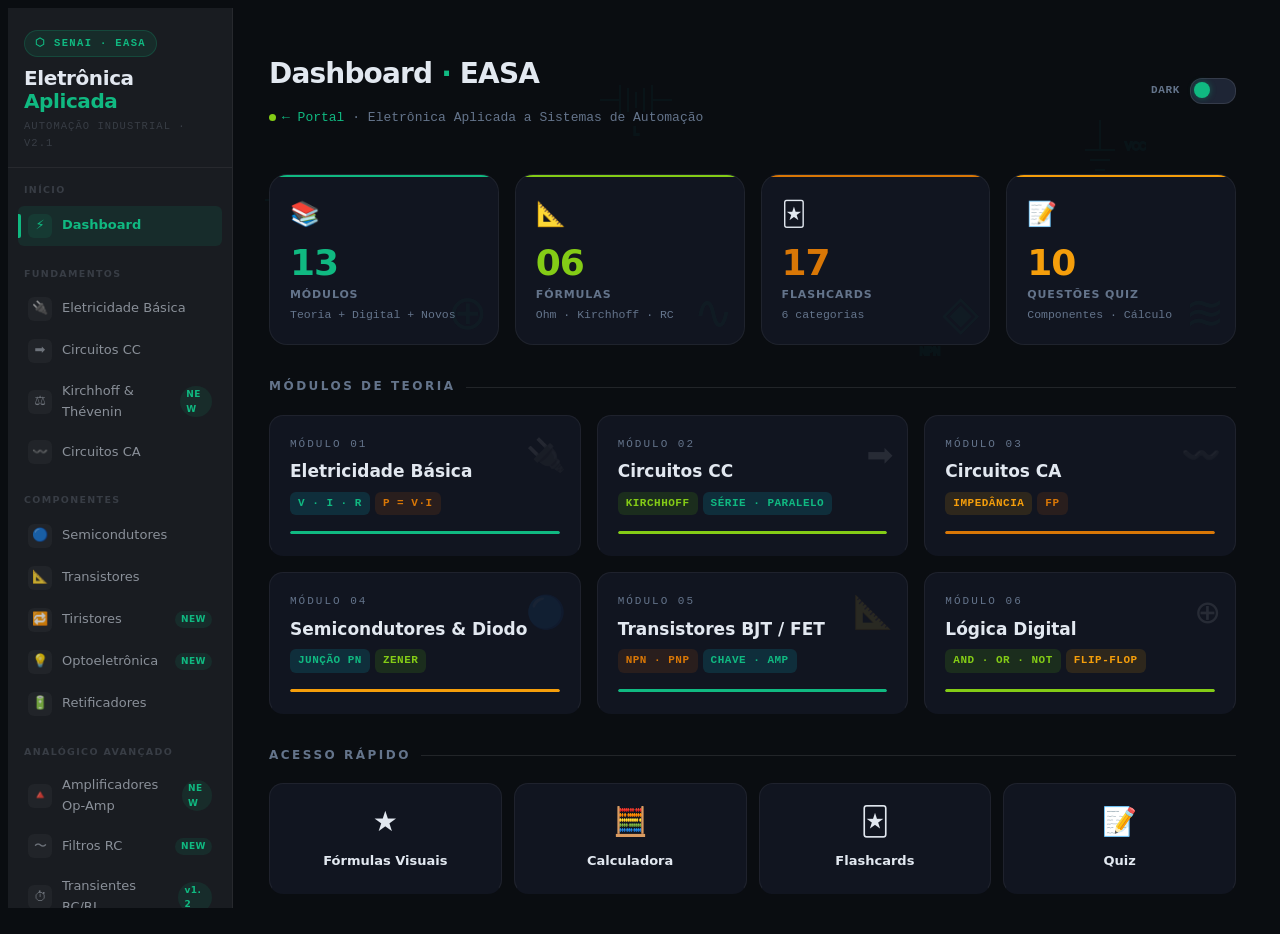
==== easa/index.html @ 08414a56 "Fix stylesheet link path in index.html" ====
<!DOCTYPE html>
<html lang="pt-BR" data-theme="dark" data-module="easa">
<head>
  <meta charset="UTF-8">
  <meta name="viewport" content="width=device-width, initial-scale=1.0">
  <meta http-equiv="Content-Security-Policy" content="default-src 'self'; style-src 'self' 'unsafe-inline' https://fonts.googleapis.com; font-src https://fonts.gstatic.com; script-src 'self' 'unsafe-inline'; img-src 'self' data:; frame-src 'none';">
  <title>SENAI · EASA v2.1</title>
  <link href="https://fonts.googleapis.com/css2?family=Inter:wght@300;400;500;600;700;800;900&family=Share+Tech+Mono&family=JetBrains+Mono:wght@400;700&display=swap" rel="stylesheet">
  <link rel="stylesheet" href="_design-system.css">
  <link rel="stylesheet" href="style.css">
</head>
<body class="ds-bg-grid">

<!-- ══ DECORAÇÃO PCB (fundo) ══════════════════════════════ -->
<div class="pcb-symbols" aria-hidden="true">
  <svg width="100%" height="100%" xmlns="http://www.w3.org/2000/svg">
    <g fill="none" stroke="#00e5ff" stroke-width="2">
      <!-- Resistor -->
      <g transform="translate(80,80)">
        <line x1="0" y1="0" x2="20" y2="0"/>
        <rect x="20" y="-8" width="40" height="16" rx="2"/>
        <line x1="60" y1="0" x2="80" y2="0"/>
        <text x="40" y="30" text-anchor="middle" font-size="10" fill="#00e5ff">R</text>
      </g>
      <!-- Capacitor -->
      <g transform="translate(300,200)">
        <circle cx="0" cy="0" r="20"/>
        <line x1="-20" y1="0" x2="-35" y2="0"/>
        <line x1="20"  y1="0" x2="35"  y2="0"/>
        <text x="0" y="40" text-anchor="middle" font-size="10" fill="#00e5ff">C</text>
      </g>
      <!-- Indutor -->
      <g transform="translate(600,100)">
        <line x1="0"  y1="0" x2="20" y2="0"/>
        <path d="M20,-15 L20,15 M28,-12 L28,12 M36,-8 L36,8 M44,-12 L44,12 M52,-15 L52,15"/>
        <line x1="52" y1="0" x2="72" y2="0"/>
        <text x="36" y="35" text-anchor="middle" font-size="10" fill="#00e5ff">L</text>
      </g>
      <!-- Transistor NPN -->
      <g transform="translate(900,300)">
        <line x1="0"  y1="0"   x2="30"  y2="0"/>
        <line x1="30" y1="-30" x2="30"  y2="30"/>
        <line x1="30" y1="-15" x2="60"  y2="-35"/>
        <line x1="30" y1="15"  x2="60"  y2="35"/>
        <polygon points="50,25 60,35 45,38" fill="#00e5ff"/>
        <text x="30" y="55" text-anchor="middle" font-size="10" fill="#00e5ff">NPN</text>
      </g>
      <!-- GND -->
      <g transform="translate(500,450)">
        <line x1="0" y1="0"  x2="0"  y2="20"/>
        <line x1="-20" y1="20" x2="20" y2="20"/>
        <line x1="-13" y1="28" x2="13" y2="28"/>
        <line x1="-6"  y1="36" x2="6"  y2="36"/>
        <text x="0" y="52" text-anchor="middle" font-size="10" fill="#00e5ff">GND</text>
      </g>
      <!-- Diodo -->
      <g transform="translate(150,400)">
        <line x1="0"  y1="0" x2="20" y2="0"/>
        <polygon points="20,0 50,15 50,-15" fill="#00e5ff"/>
        <line x1="50" y1="-16" x2="50" y2="16"/>
        <line x1="50" y1="0"   x2="70" y2="0"/>
        <text x="35" y="35" text-anchor="middle" font-size="10" fill="#00e5ff">D</text>
      </g>
      <!-- Op-Amp -->
      <g transform="translate(750,500)">
        <polygon points="0,-30 0,30 50,0" fill="none" stroke="#00e5ff" stroke-width="2"/>
        <line x1="-20" y1="-15" x2="0"  y2="-15"/>
        <line x1="-20" y1="15"  x2="0"  y2="15"/>
        <line x1="50"  y1="0"   x2="70" y2="0"/>
        <text x="-8" y="-10" font-size="8" fill="#00e5ff">+</text>
        <text x="-8" y="20"  font-size="8" fill="#00e5ff">−</text>
        <text x="25" y="55"  text-anchor="middle" font-size="10" fill="#00e5ff">AO</text>
      </g>
      <!-- VCC -->
      <g transform="translate(1100,150)">
        <line x1="0" y1="0"   x2="0"  y2="-30"/>
        <line x1="-15" y1="0" x2="15" y2="0"/>
        <line x1="-10" y1="10" x2="10" y2="10"/>
        <line x1="-5"  y1="20" x2="5"  y2="20"/>
        <text x="25" y="0" font-size="10" fill="#00e5ff">VCC</text>
      </g>
    </g>
  </svg>
</div>

<!-- ══ APP ════════════════════════════════════════════════ -->
<div class="app">

  <!-- Overlay dentro do .app para ficar no mesmo stacking context que a sidebar -->
  <!-- (sidebar z-index:100 > overlay z-index:98, ambos dentro do .app z-index:1) -->
  <div class="sidebar-overlay" id="sidebar-overlay" onclick="closeSidebar()"></div>

  <!-- ── SIDEBAR ──────────────────────────────────────── -->
  <aside class="sidebar">
    <div class="sidebar-logo">
      <div class="logo-badge">⬡ SENAI · EASA</div>
      <div class="logo-title">Eletrônica<br><span>Aplicada</span></div>
      <div class="logo-sub">AUTOMAÇÃO INDUSTRIAL · v2.1</div>
    </div>

    <nav>
      <div class="nav-section">
        <div class="nav-label">Início</div>
        <div class="nav-item active" data-page="dashboard" onclick="goTo('dashboard',this)">
          <div class="nav-icon">⚡</div> Dashboard
        </div>
      </div>

      <div class="nav-section">
        <div class="nav-label">Fundamentos</div>
        <div class="nav-item" data-page="fund-eletrica" onclick="goTo('fund-eletrica',this)">
          <div class="nav-icon">🔌</div> Eletricidade Básica
        </div>
        <div class="nav-item" data-page="cc" onclick="goTo('cc',this)">
          <div class="nav-icon">➡️</div> Circuitos CC
        </div>
        <div class="nav-item" data-page="kirchhoff" onclick="goTo('kirchhoff',this)">
          <div class="nav-icon">⚖️</div> Kirchhoff & Thévenin
          <span class="nav-badge">NEW</span>
        </div>
        <div class="nav-item" data-page="ca" onclick="goTo('ca',this)">
          <div class="nav-icon">〰️</div> Circuitos CA
        </div>
      </div>

      <div class="nav-section">
        <div class="nav-label">Componentes</div>
        <div class="nav-item" data-page="semicond" onclick="goTo('semicond',this)">
          <div class="nav-icon">🔵</div> Semicondutores
        </div>
        <div class="nav-item" data-page="transistor" onclick="goTo('transistor',this)">
          <div class="nav-icon">📐</div> Transistores
        </div>
        <div class="nav-item" data-page="tiristor" onclick="goTo('tiristor',this)">
          <div class="nav-icon">🔁</div> Tiristores
          <span class="nav-badge">NEW</span>
        </div>
        <div class="nav-item" data-page="opto" onclick="goTo('opto',this)">
          <div class="nav-icon">💡</div> Optoeletrônica
          <span class="nav-badge">NEW</span>
        </div>
        <div class="nav-item" data-page="retificador" onclick="goTo('retificador',this)">
          <div class="nav-icon">🔋</div> Retificadores
        </div>
      </div>

      <div class="nav-section">
        <div class="nav-label">Analógico Avançado</div>
        <div class="nav-item" data-page="amp" onclick="goTo('amp',this)">
          <div class="nav-icon">🔺</div> Amplificadores Op-Amp
          <span class="nav-badge">NEW</span>
        </div>
        <div class="nav-item" data-page="filtros" onclick="goTo('filtros',this)">
          <div class="nav-icon">〜</div> Filtros RC
          <span class="nav-badge">NEW</span>
        </div>
        <div class="nav-item" data-page="rcrl" onclick="goTo('rcrl',this)">
          <div class="nav-icon">⏱</div> Transientes RC/RL
          <span class="nav-badge">v1.2</span>
        </div>
      </div>

      <div class="nav-section">
        <div class="nav-label">Digital</div>
        <div class="nav-item" data-page="numeracao" onclick="goTo('numeracao',this)">
          <div class="nav-icon">01</div> Sistemas Numéricos
        </div>
        <div class="nav-item" data-page="logica" onclick="goTo('logica',this)">
          <div class="nav-icon">⊕</div> Lógica Digital
        </div>
        <div class="nav-item" data-page="conv" onclick="goTo('conv',this)">
          <div class="nav-icon">⇌</div> Conversores A/D · D/A
          <span class="nav-badge">v1.3</span>
        </div>
      </div>

      <div class="nav-section">
        <div class="nav-label">Prática</div>
        <div class="nav-item" data-page="formulas" onclick="goTo('formulas',this)">
          <div class="nav-icon">★</div> Fórmulas Visuais
        </div>
        <div class="nav-item" data-page="calc" onclick="goTo('calc',this)">
          <div class="nav-icon">🧮</div> Calculadora
        </div>
        <div class="nav-item" data-page="flashcards" onclick="goTo('flashcards',this)">
          <div class="nav-icon">🃏</div> Flashcards
        </div>
        <div class="nav-item" data-page="quiz" onclick="goTo('quiz',this)">
          <div class="nav-icon">📝</div> Quiz
        </div>
      </div>

      <div class="nav-section">
        <div class="nav-label">Meta</div>
        <div class="nav-item" data-page="updates" onclick="goTo('updates',this)">
          <div class="nav-icon">📋</div> Atualizações
        </div>
      </div>
    </nav>
  </aside>

  <!-- ── MAIN ─────────────────────────────────────────── -->
  <main class="main">

    <!-- Topbar -->
    <div class="topbar">
      <div class="menu-btn" onclick="toggleSidebar()" title="Menu" id="menu-btn">☰</div>
      <div class="topbar-left">
        <h1 id="page-title">Dashboard <span>·</span> EASA</h1>
        <p><span class="live-dot"></span><a href="../index.html" class="portal-back-link" title="Voltar ao Portal">← Portal</a> · Eletrônica Aplicada a Sistemas de Automação</p>
      </div>
      <div class="topbar-right">
        <span class="theme-label" id="theme-lbl">DARK</span>
        <div class="theme-toggle" onclick="toggleTheme()" title="Alternar tema"></div>
      </div>
    </div>

    <!-- ═══════════════════════════════════════════════════
         DASHBOARD
    ════════════════════════════════════════════════════ -->
    <div class="page active" id="pg-dashboard">
      <div class="stats-grid">
        <div class="stat-card">
          <div class="stat-icon">📚</div>
          <div class="stat-val">13</div>
          <div class="stat-label">Módulos</div>
          <div class="stat-sub">Teoria + Digital + Novos</div>
          <div class="pcb-deco">⊕</div>
        </div>
        <div class="stat-card">
          <div class="stat-icon">📐</div>
          <div class="stat-val">06</div>
          <div class="stat-label">Fórmulas</div>
          <div class="stat-sub">Ohm · Kirchhoff · RC</div>
          <div class="pcb-deco">∿</div>
        </div>
        <div class="stat-card">
          <div class="stat-icon">🃏</div>
          <div class="stat-val">17</div>
          <div class="stat-label">Flashcards</div>
          <div class="stat-sub">6 categorias</div>
          <div class="pcb-deco">◈</div>
        </div>
        <div class="stat-card">
          <div class="stat-icon">📝</div>
          <div class="stat-val">10</div>
          <div class="stat-label">Questões Quiz</div>
          <div class="stat-sub">Componentes · Cálculo</div>
          <div class="pcb-deco">≋</div>
        </div>
      </div>

      <div class="section-title">Módulos de Teoria</div>
      <div class="modules-grid">
        <div class="module-card" onclick="goTo('fund-eletrica',document.querySelector('[data-page=\"fund-eletrica\"]'))">
          <div class="mod-circuit">🔌</div>
          <div class="mod-num">MÓDULO 01</div>
          <div class="mod-title">Eletricidade Básica</div>
          <div class="mod-tags">
            <span class="tag tag-cyan">V · I · R</span>
            <span class="tag tag-orange">P = V·I</span>
          </div>
          <div class="mod-bar"><div class="mod-bar-fill" style="width:100%"></div></div>
        </div>
        <div class="module-card" onclick="goTo('cc',document.querySelector('[data-page=\"cc\"]'))">
          <div class="mod-circuit">➡️</div>
          <div class="mod-num">MÓDULO 02</div>
          <div class="mod-title">Circuitos CC</div>
          <div class="mod-tags">
            <span class="tag tag-green">Kirchhoff</span>
            <span class="tag tag-cyan">Série · Paralelo</span>
          </div>
          <div class="mod-bar"><div class="mod-bar-fill" style="width:100%"></div></div>
        </div>
        <div class="module-card" onclick="goTo('ca',document.querySelector('[data-page=\"ca\"]'))">
          <div class="mod-circuit">〰️</div>
          <div class="mod-num">MÓDULO 03</div>
          <div class="mod-title">Circuitos CA</div>
          <div class="mod-tags">
            <span class="tag tag-yellow">Impedância</span>
            <span class="tag tag-orange">FP</span>
          </div>
          <div class="mod-bar"><div class="mod-bar-fill" style="width:100%"></div></div>
        </div>
        <div class="module-card" onclick="goTo('semicond',document.querySelector('[data-page=\"semicond\"]'))">
          <div class="mod-circuit">🔵</div>
          <div class="mod-num">MÓDULO 04</div>
          <div class="mod-title">Semicondutores & Diodo</div>
          <div class="mod-tags">
            <span class="tag tag-cyan">Junção PN</span>
            <span class="tag tag-green">Zener</span>
          </div>
          <div class="mod-bar"><div class="mod-bar-fill" style="width:100%"></div></div>
        </div>
        <div class="module-card" onclick="goTo('transistor',document.querySelector('[data-page=\"transistor\"]'))">
          <div class="mod-circuit">📐</div>
          <div class="mod-num">MÓDULO 05</div>
          <div class="mod-title">Transistores BJT / FET</div>
          <div class="mod-tags">
            <span class="tag tag-orange">NPN · PNP</span>
            <span class="tag tag-cyan">Chave · Amp</span>
          </div>
          <div class="mod-bar"><div class="mod-bar-fill" style="width:100%"></div></div>
        </div>
        <div class="module-card" onclick="goTo('logica',document.querySelector('[data-page=\"logica\"]'))">
          <div class="mod-circuit">⊕</div>
          <div class="mod-num">MÓDULO 06</div>
          <div class="mod-title">Lógica Digital</div>
          <div class="mod-tags">
            <span class="tag tag-green">AND · OR · NOT</span>
            <span class="tag tag-yellow">Flip-Flop</span>
          </div>
          <div class="mod-bar"><div class="mod-bar-fill" style="width:100%"></div></div>
        </div>
      </div>

      <div class="section-title">Acesso Rápido</div>
      <div style="display:grid;grid-template-columns:repeat(4,1fr);gap:12px">
        <div class="module-card" onclick="goTo('formulas',document.querySelector('[data-page=\"formulas\"]'))" style="text-align:center;padding:16px">
          <div style="font-size:28px;margin-bottom:8px">★</div>
          <div class="mod-title" style="font-size:13px">Fórmulas Visuais</div>
        </div>
        <div class="module-card" onclick="goTo('calc',document.querySelector('[data-page=\"calc\"]'))" style="text-align:center;padding:16px">
          <div style="font-size:28px;margin-bottom:8px">🧮</div>
          <div class="mod-title" style="font-size:13px">Calculadora</div>
        </div>
        <div class="module-card" onclick="goTo('flashcards',document.querySelector('[data-page=\"flashcards\"]'))" style="text-align:center;padding:16px">
          <div style="font-size:28px;margin-bottom:8px">🃏</div>
          <div class="mod-title" style="font-size:13px">Flashcards</div>
        </div>
        <div class="module-card" onclick="goTo('quiz',document.querySelector('[data-page=\"quiz\"]'))" style="text-align:center;padding:16px">
          <div style="font-size:28px;margin-bottom:8px">📝</div>
          <div class="mod-title" style="font-size:13px">Quiz</div>
        </div>
      </div>
    </div>

    <!-- ═══════════════════════════════════════════════════
         MÓDULO 01 — ELETRICIDADE BÁSICA
    ════════════════════════════════════════════════════ -->
    <div class="page" id="pg-fund-eletrica">
      <div class="content-wrap">
        <div class="theory-card">
          <h2>Módulo 01 — <span>Eletricidade Básica</span></h2>
          <div class="tc-sub">ELETROSTÁTICA · ELETRODINÂMICA · GRANDEZAS</div>
          <div class="info-grid">
            <div class="info-box">
              <div class="ib-icon">⚡</div>
              <div class="ib-title">Tensão (V)</div>
              <div class="ib-text">Diferença de potencial elétrico entre dois pontos. Unidade: Volt (V). Força que "empurra" os elétrons.</div>
            </div>
            <div class="info-box">
              <div class="ib-icon">➡️</div>
              <div class="ib-title">Corrente (I)</div>
              <div class="ib-text">Fluxo ordenado de cargas elétricas por um condutor. Unidade: Ampere (A). 1A = 1 Coulomb/segundo.</div>
            </div>
            <div class="info-box">
              <div class="ib-icon">🔸</div>
              <div class="ib-title">Resistência (R)</div>
              <div class="ib-text">Oposição à passagem de corrente. Unidade: Ohm (Ω). Depende do material, comprimento e seção.</div>
            </div>
          </div>
          <div class="diagram-wrap">
            <svg width="500" height="120" viewBox="0 0 500 120" xmlns="http://www.w3.org/2000/svg">
              <defs>
                <marker id="arr" markerWidth="6" markerHeight="6" refX="3" refY="3" orient="auto">
                  <path d="M0,0 L6,3 L0,6 Z" fill="#00e5ff"/>
                </marker>
              </defs>
              <line x1="60" y1="30" x2="60" y2="90" stroke="#94a3b8" stroke-width="2"/>
              <line x1="48" y1="40" x2="72" y2="40" stroke="#00e5ff" stroke-width="3"/>
              <line x1="54" y1="55" x2="66" y2="55" stroke="#00e5ff" stroke-width="2"/>
              <line x1="48" y1="70" x2="72" y2="70" stroke="#00e5ff" stroke-width="3"/>
              <text x="60" y="108" text-anchor="middle" font-size="11" fill="#94a3b8" font-family="Share Tech Mono">Bateria (V)</text>
              <line x1="60" y1="40" x2="200" y2="40" stroke="#00e5ff" stroke-width="2" marker-end="url(#arr)"/>
              <rect x="200" y="28" width="80" height="24" rx="4" fill="none" stroke="#ff6d00" stroke-width="2"/>
              <text x="240" y="44" text-anchor="middle" font-size="12" fill="#ff6d00" font-weight="bold" font-family="Share Tech Mono">R (Ω)</text>
              <line x1="280" y1="40" x2="430" y2="40" stroke="#00e5ff" stroke-width="2"/>
              <line x1="430" y1="40" x2="430" y2="70" stroke="#00e5ff" stroke-width="2"/>
              <line x1="430" y1="70" x2="60" y2="70" stroke="#00e5ff" stroke-width="2"/>
              <text x="240" y="20" text-anchor="middle" font-size="11" fill="#76ff03" font-family="Share Tech Mono">I →</text>
              <text x="155" y="35" font-size="10" fill="#94a3b8" font-family="Share Tech Mono">+ polo</text>
              <text x="345" y="35" font-size="10" fill="#94a3b8" font-family="Share Tech Mono">− polo</text>
            </svg>
          </div>
          <table class="comp-table">
            <tr><th>Grandeza</th><th>Símbolo</th><th>Unidade</th><th>Instrumento</th><th>Analogia</th></tr>
            <tr><td>Tensão</td>    <td style="font-family:'Share Tech Mono';color:var(--accent)">V ou U</td><td>Volt (V)</td>   <td>Voltímetro</td>   <td>Pressão da água</td></tr>
            <tr><td>Corrente</td>  <td style="font-family:'Share Tech Mono';color:var(--accent)">I</td>     <td>Ampere (A)</td> <td>Amperímetro</td>  <td>Fluxo de água</td></tr>
            <tr><td>Resistência</td><td style="font-family:'Share Tech Mono';color:var(--accent)">R</td>    <td>Ohm (Ω)</td>   <td>Ohmímetro</td>    <td>Diâmetro do cano</td></tr>
            <tr><td>Potência</td>  <td style="font-family:'Share Tech Mono';color:var(--accent)">P</td>     <td>Watt (W)</td>  <td>Wattímetro</td>   <td>Vazão × pressão</td></tr>
          </table>
          <div class="alert-box">
            <div class="ab-icon">⚠️</div>
            <div class="ab-text"><strong>Erro comum:</strong> o amperímetro é ligado em <strong>série</strong> e o voltímetro em <strong>paralelo</strong>. Inverter danifica os instrumentos.</div>
          </div>
        </div>
      </div>
    </div>

    <!-- ═══════════════════════════════════════════════════
         MÓDULO 02 — CIRCUITOS CC
    ════════════════════════════════════════════════════ -->
    <div class="page" id="pg-cc">
      <div class="content-wrap">
        <div class="theory-card">
          <h2>Módulo 02 — <span>Circuitos CC</span></h2>
          <div class="tc-sub">OHM · KIRCHHOFF · SÉRIE · PARALELO · MISTO · DIVISORES</div>

          <!-- Info grid principal -->
          <div class="info-grid">
            <div class="info-box">
              <div class="ib-icon">➡️</div>
              <div class="ib-title">Circuito Série</div>
              <div class="ib-text">A mesma corrente percorre todos os componentes. A tensão se divide proporcionalmente. R_total = R1 + R2 + R3 + ...</div>
            </div>
            <div class="info-box">
              <div class="ib-icon">⊔</div>
              <div class="ib-title">Circuito Paralelo</div>
              <div class="ib-text">A mesma tensão em todos os ramos. A corrente se divide. 1/R_eq = 1/R1 + 1/R2 + ... Para dois resistores: R_eq = (R1×R2)/(R1+R2)</div>
            </div>
            <div class="info-box">
              <div class="ib-icon">⊞</div>
              <div class="ib-title">Circuito Misto</div>
              <div class="ib-text">Combinação de série e paralelo. Resolva de dentro para fora — simplifique os paralelos primeiro, depois some as resistências em série.</div>
            </div>
          </div>

          <!-- Diagrama SVG série e paralelo -->
          <div class="diagram-wrap">
            <svg width="560" height="150" viewBox="0 0 560 150" xmlns="http://www.w3.org/2000/svg">
              <!-- SÉRIE -->
              <text x="120" y="14" text-anchor="middle" font-size="11" fill="#94a3b8" font-family="Share Tech Mono" letter-spacing="1">SÉRIE</text>
              <text x="120" y="140" text-anchor="middle" font-size="10" fill="#76ff03" font-family="Share Tech Mono">I igual em todos · V se divide</text>
              <line x1="10" y1="50" x2="45" y2="50" stroke="#00e5ff" stroke-width="2"/>
              <rect x="45" y="38" width="48" height="24" rx="4" fill="none" stroke="#ff6d00" stroke-width="2"/>
              <text x="69" y="53" text-anchor="middle" font-size="11" fill="#ff6d00" font-family="Share Tech Mono">R1</text>
              <line x1="93" y1="50" x2="118" y2="50" stroke="#00e5ff" stroke-width="2"/>
              <rect x="118" y="38" width="48" height="24" rx="4" fill="none" stroke="#ff6d00" stroke-width="2"/>
              <text x="142" y="53" text-anchor="middle" font-size="11" fill="#ff6d00" font-family="Share Tech Mono">R2</text>
              <line x1="166" y1="50" x2="191" y2="50" stroke="#00e5ff" stroke-width="2"/>
              <rect x="191" y="38" width="48" height="24" rx="4" fill="none" stroke="#ff6d00" stroke-width="2"/>
              <text x="215" y="53" text-anchor="middle" font-size="11" fill="#ff6d00" font-family="Share Tech Mono">R3</text>
              <line x1="239" y1="50" x2="260" y2="50" stroke="#00e5ff" stroke-width="2"/>
              <line x1="260" y1="50" x2="260" y2="100" stroke="#00e5ff" stroke-width="2"/>
              <line x1="260" y1="100" x2="10" y2="100" stroke="#00e5ff" stroke-width="2"/>
              <line x1="10" y1="100" x2="10" y2="50" stroke="#00e5ff" stroke-width="2"/>
              <!-- fonte -->
              <circle cx="10" cy="75" r="0" fill="none"/>
              <text x="135" y="120" text-anchor="middle" font-size="10" fill="#c084ff" font-family="Share Tech Mono">RT = R1+R2+R3</text>

              <!-- PARALELO -->
              <text x="420" y="14" text-anchor="middle" font-size="11" fill="#94a3b8" font-family="Share Tech Mono" letter-spacing="1">PARALELO</text>
              <text x="420" y="140" text-anchor="middle" font-size="10" fill="#76ff03" font-family="Share Tech Mono">V igual em todos · I se divide</text>
              <line x1="290" y1="70" x2="320" y2="70" stroke="#00e5ff" stroke-width="2"/>
              <line x1="320" y1="35" x2="320" y2="105" stroke="#00e5ff" stroke-width="2"/>
              <line x1="520" y1="35" x2="520" y2="105" stroke="#00e5ff" stroke-width="2"/>
              <line x1="520" y1="70" x2="550" y2="70" stroke="#00e5ff" stroke-width="2"/>
              <!-- R1 paralelo -->
              <line x1="320" y1="35" x2="345" y2="35" stroke="#00e5ff" stroke-width="2"/>
              <rect x="345" y="24" width="50" height="22" rx="4" fill="none" stroke="#ff6d00" stroke-width="2"/>
              <text x="370" y="38" text-anchor="middle" font-size="10" fill="#ff6d00" font-family="Share Tech Mono">R1</text>
              <line x1="395" y1="35" x2="520" y2="35" stroke="#00e5ff" stroke-width="2"/>
              <!-- R2 paralelo -->
              <line x1="320" y1="70" x2="345" y2="70" stroke="#00e5ff" stroke-width="2"/>
              <rect x="345" y="59" width="50" height="22" rx="4" fill="none" stroke="#ff6d00" stroke-width="2"/>
              <text x="370" y="73" text-anchor="middle" font-size="10" fill="#ff6d00" font-family="Share Tech Mono">R2</text>
              <line x1="395" y1="70" x2="520" y2="70" stroke="#00e5ff" stroke-width="2"/>
              <!-- R3 paralelo -->
              <line x1="320" y1="105" x2="345" y2="105" stroke="#00e5ff" stroke-width="2"/>
              <rect x="345" y="94" width="50" height="22" rx="4" fill="none" stroke="#ff6d00" stroke-width="2"/>
              <text x="370" y="108" text-anchor="middle" font-size="10" fill="#ff6d00" font-family="Share Tech Mono">R3</text>
              <line x1="395" y1="105" x2="520" y2="105" stroke="#00e5ff" stroke-width="2"/>
              <text x="420" y="125" text-anchor="middle" font-size="10" fill="#c084ff" font-family="Share Tech Mono">1/Req = 1/R1+1/R2+1/R3</text>
            </svg>
          </div>

          <!-- Divisores de tensão e corrente -->
          <div class="info-grid" style="margin-top:8px">
            <div class="info-box">
              <div class="ib-title">Divisor de Tensão</div>
              <div class="ib-text" style="font-size:13px">Vx = Vs × Rx / (R1+R2+...+Rn)<br><br>A tensão em cada resistor é proporcional ao seu valor. Resistor maior → maior queda de tensão.</div>
            </div>
            <div class="info-box">
              <div class="ib-title">Divisor de Corrente</div>
              <div class="ib-text" style="font-size:13px">Ix = I_total × R_outro / (R1+R2)<br><br>Para dois resistores em paralelo. A corrente prefere o caminho de menor resistência.</div>
            </div>
            <div class="info-box">
              <div class="ib-title">Exemplo Prático</div>
              <div class="ib-text" style="font-size:13px">V=12V, R1=4Ω, R2=8Ω em série.<br>I = 12/(4+8) = 1A<br>VR1 = 1×4 = 4V<br>VR2 = 1×8 = 8V ✓ (4+8=12V)</div>
            </div>
          </div>

          <!-- Análise de malhas com Kirchhoff -->
          <div style="background:var(--bg3);border:1px solid var(--border);border-radius:10px;padding:20px;margin-top:14px">
            <h3 style="font-size:15px;font-family:var(--font-mono);color:var(--accent);margin-bottom:14px;letter-spacing:0.06em">⚖️ KIRCHHOFF — ANÁLISE DE MALHAS</h3>
            <div style="display:grid;grid-template-columns:1fr 1fr;gap:16px">
              <div>
                <div style="font-size:12px;font-weight:700;color:var(--accent2);letter-spacing:0.1em;margin-bottom:8px">1ª LEI — LCK (Nós)</div>
                <div style="font-size:13px;color:var(--text-2);line-height:1.65">Num nó, a soma das correntes que <strong>entram</strong> é igual à soma das que <strong>saem</strong>.<br><br>ΣI_entrada = ΣI_saída<br><br>Exemplo: I₁=3A + I₂=2A entram → I₃=5A sai.</div>
              </div>
              <div>
                <div style="font-size:12px;font-weight:700;color:#ff6d00;letter-spacing:0.1em;margin-bottom:8px">2ª LEI — LTK (Malhas)</div>
                <div style="font-size:13px;color:var(--text-2);line-height:1.65">A soma algébrica das tensões em qualquer malha fechada é zero.<br><br>ΣV = 0 (sentido horário)<br><br>Exemplo: 12V − 4Ω×1A − 8Ω×1A = 0 ✓</div>
              </div>
            </div>
          </div>

          <!-- Tabela de fórmulas -->
          <div style="background:var(--bg3);border:1px solid var(--border);border-radius:10px;padding:16px;margin-top:14px">
            <h3 style="font-size:14px;font-family:var(--font-mono);color:var(--accent);margin-bottom:12px;letter-spacing:0.06em">📐 FÓRMULAS ESSENCIAIS — CC</h3>
            <div style="display:grid;grid-template-columns:repeat(3,1fr);gap:10px">
              <div style="background:var(--bg4);border-radius:8px;padding:12px;text-align:center">
                <div style="font-family:var(--font-mono);font-size:15px;color:var(--accent);margin-bottom:4px">V = I × R</div>
                <div style="font-size:11px;color:var(--text-3)">Lei de Ohm</div>
              </div>
              <div style="background:var(--bg4);border-radius:8px;padding:12px;text-align:center">
                <div style="font-family:var(--font-mono);font-size:15px;color:#76ff03;margin-bottom:4px">P = V × I</div>
                <div style="font-size:11px;color:var(--text-3)">Potência elétrica</div>
              </div>
              <div style="background:var(--bg4);border-radius:8px;padding:12px;text-align:center">
                <div style="font-family:var(--font-mono);font-size:15px;color:#ff6d00;margin-bottom:4px">RT = R1+R2+…</div>
                <div style="font-size:11px;color:var(--text-3)">Série</div>
              </div>
              <div style="background:var(--bg4);border-radius:8px;padding:12px;text-align:center">
                <div style="font-family:var(--font-mono);font-size:13px;color:#ff6d00;margin-bottom:4px">1/Req=1/R1+1/R2</div>
                <div style="font-size:11px;color:var(--text-3)">Paralelo</div>
              </div>
              <div style="background:var(--bg4);border-radius:8px;padding:12px;text-align:center">
                <div style="font-family:var(--font-mono);font-size:13px;color:#c084ff;margin-bottom:4px">Vx=Vs×Rx/RT</div>
                <div style="font-size:11px;color:var(--text-3)">Divisor de tensão</div>
              </div>
              <div style="background:var(--bg4);border-radius:8px;padding:12px;text-align:center">
                <div style="font-family:var(--font-mono);font-size:13px;color:#c084ff;margin-bottom:4px">Ix=It×Routra/RT</div>
                <div style="font-size:11px;color:var(--text-3)">Divisor de corrente</div>
              </div>
            </div>
          </div>

          <div class="alert-box" style="margin-top:14px">
            <div class="ab-icon">💡</div>
            <div class="ab-text"><strong>Na automação:</strong> LCK calcula corrente de saída de CLPs e distribuição em barramentos. LTK verifica quedas de tensão em cabos longos e alimentações 4–20 mA industriais.</div>
          </div>
        </div>
      </div>
    </div>

    <!-- ═══════════════════════════════════════════════════
         MÓDULO 03 — CIRCUITOS CA
    ════════════════════════════════════════════════════ -->
    <div class="page" id="pg-ca">
      <div class="content-wrap">
        <div class="theory-card">
          <h2>Módulo 03 — <span>Circuitos CA</span></h2>
          <div class="tc-sub">FREQUÊNCIA · IMPEDÂNCIA · POTÊNCIA · FATOR DE POTÊNCIA</div>
          <div class="info-grid">
            <div class="info-box">
              <div class="ib-icon">〰️</div>
              <div class="ib-title">Onda Senoidal</div>
              <div class="ib-text">v(t) = Vpico × sen(2πft). No Brasil: 60 Hz, 127V ou 220V (valores eficazes = Vpico/√2).</div>
            </div>
            <div class="info-box">
              <div class="ib-icon">∠</div>
              <div class="ib-title">Impedância (Z)</div>
              <div class="ib-text">Oposição total em CA. Z = √(R² + X²). Inclui resistência R e reatância X (XL ou XC).</div>
            </div>
            <div class="info-box">
              <div class="ib-icon">🔷</div>
              <div class="ib-title">Fator de Potência</div>
              <div class="ib-text">FP = cos(φ) = P/S. FP = 1 ideal (carga resistiva). FP &lt; 1 indica reatância — penalidade industrial.</div>
            </div>
          </div>
          <table class="comp-table">
            <tr><th>Tipo</th><th>Reatância</th><th>Comportamento</th><th>Defasagem I×V</th></tr>
            <tr><td>Resistivo</td>  <td style="color:var(--text3)">—</td>                                                          <td>V e I em fase</td>  <td class="good">0°</td></tr>
            <tr><td>Indutivo (L)</td><td style="font-family:'Share Tech Mono';color:var(--accent)">XL = 2πfL</td>                 <td>I atrasa V</td>    <td class="warn">+90°</td></tr>
            <tr><td>Capacitivo (C)</td><td style="font-family:'Share Tech Mono';color:var(--accent)">XC = 1/(2πfC)</td>           <td>I adianta V</td>   <td class="warn">−90°</td></tr>
            <tr><td>Misto (RLC)</td><td style="font-family:'Share Tech Mono';color:var(--accent)">Z = √(R²+(XL-XC)²)</td>        <td>Depende do circuito</td><td>0° a 90°</td></tr>
          </table>
          <div class="info-grid" style="margin-top:16px">
            <div class="info-box"><div class="ib-icon">🔵</div><div class="ib-title">P — Ativa (W)</div>   <div class="ib-text">Realiza trabalho real. P = V×I×cos(φ). Cobrada na conta de energia.</div></div>
            <div class="info-box"><div class="ib-icon">🟡</div><div class="ib-title">Q — Reativa (VAr)</div><div class="ib-text">Gerada por reatâncias. Não realiza trabalho. Sobrecarrega a rede.</div></div>
            <div class="info-box"><div class="ib-icon">⬜</div><div class="ib-title">S — Aparente (VA)</div><div class="ib-text">S = V×I. Potência total fornecida. S² = P² + Q². Dimensiona transformadores.</div></div>
          </div>
        </div>
      </div>
    </div>

    <!-- ═══════════════════════════════════════════════════
         MÓDULO 04 — SEMICONDUTORES
    ════════════════════════════════════════════════════ -->
    <div class="page" id="pg-semicond">
      <div class="content-wrap">
        <div class="theory-card">
          <h2>Módulo 04 — <span>Semicondutores & Diodo</span></h2>
          <div class="tc-sub">JUNÇÃO PN · POLARIZAÇÃO · TIPOS DE DIODO</div>
          <div class="info-grid">
            <div class="info-box"><div class="ib-icon">🔵</div><div class="ib-title">Tipo N</div><div class="ib-text">Dopagem com fósforo/arsênio. Elétrons livres como portadores majoritários.</div></div>
            <div class="info-box"><div class="ib-icon">🔴</div><div class="ib-title">Tipo P</div><div class="ib-text">Dopagem com boro/alumínio. Lacunas (holes) como portadores majoritários.</div></div>
            <div class="info-box"><div class="ib-icon">⚡</div><div class="ib-title">Junção PN</div><div class="ib-text">União P+N cria região de depleção. Barreira ≈ 0,7V (Si) ou 0,3V (Ge).</div></div>
          </div>
          <div class="diagram-wrap">
            <svg width="500" height="110" viewBox="0 0 500 110" xmlns="http://www.w3.org/2000/svg">
              <text x="250" y="15" text-anchor="middle" font-size="11" fill="#94a3b8" font-family="Share Tech Mono" letter-spacing="1">SÍMBOLO DO DIODO</text>
              <line x1="60"  y1="60" x2="160" y2="60" stroke="#00e5ff" stroke-width="2"/>
              <polygon points="160,40 160,80 210,60" fill="none" stroke="#00e5ff" stroke-width="2"/>
              <line x1="210" y1="40" x2="210" y2="80" stroke="#ff6d00" stroke-width="3"/>
              <line x1="210" y1="60" x2="300" y2="60" stroke="#00e5ff" stroke-width="2"/>
              <text x="150" y="95" text-anchor="middle" font-size="11" fill="#76ff03" font-family="Share Tech Mono">Ânodo (+)</text>
              <text x="220" y="95" text-anchor="middle" font-size="11" fill="#ff6d00" font-family="Share Tech Mono">Cátodo (−)</text>
              <!-- Zener -->
              <text x="420" y="15" text-anchor="middle" font-size="11" fill="#94a3b8" font-family="Share Tech Mono" letter-spacing="1">ZENER</text>
              <line x1="350" y1="60" x2="380" y2="60" stroke="#00e5ff" stroke-width="2"/>
              <polygon points="380,42 380,78 420,60" fill="none" stroke="#00e5ff" stroke-width="2"/>
              <line x1="420" y1="38" x2="420" y2="82" stroke="#76ff03" stroke-width="3"/>
              <line x1="420" y1="38" x2="412" y2="30" stroke="#76ff03" stroke-width="2"/>
              <line x1="420" y1="82" x2="428" y2="90" stroke="#76ff03" stroke-width="2"/>
              <line x1="420" y1="60" x2="460" y2="60" stroke="#00e5ff" stroke-width="2"/>
              <text x="420" y="105" text-anchor="middle" font-size="10" fill="#76ff03" font-family="Share Tech Mono">Regulação V</text>
            </svg>
          </div>
          <table class="comp-table">
            <tr><th>Tipo</th><th>Símbolo</th><th>Aplicação em Automação</th><th>Detalhe</th></tr>
            <tr><td>Retificador</td><td>D</td>  <td>Fontes de alimentação CC</td>          <td>1N4007 — 1A / 1000V</td></tr>
            <tr><td>Zener</td>      <td>DZ</td> <td>Regulação de tensão</td>               <td>Conduz no breakdown reverso</td></tr>
            <tr><td>LED</td>        <td>LED</td><td>Indicação, displays, sensores</td>      <td>Emite luz ao conduzir</td></tr>
            <tr><td>Fotodiodo</td>  <td>PD</td> <td>Sensores de presença, encoders</td>    <td>Corrente proporcional à luz</td></tr>
            <tr><td>Schottky</td>   <td>DS</td> <td>Alta frequência, proteção CLPs</td>    <td>Queda de tensão ≈ 0,3V</td></tr>
          </table>
        </div>
      </div>
    </div>

    <!-- ═══════════════════════════════════════════════════
         MÓDULO 05 — TRANSISTORES
    ════════════════════════════════════════════════════ -->
    <div class="page" id="pg-transistor">
      <div class="content-wrap">
        <div class="theory-card">
          <h2>Módulo 05 — <span>Transistores</span></h2>
          <div class="tc-sub">BJT NPN/PNP · FET · CHAVE · AMPLIFICADOR</div>
          <div class="info-grid">
            <div class="info-box"><div class="ib-icon">📐</div><div class="ib-title">BJT — Bipolar</div>    <div class="ib-text">3 terminais: Base (B), Coletor (C), Emissor (E). Controlado por corrente de base IB. Ganho β = IC/IB.</div></div>
            <div class="info-box"><div class="ib-icon">⚡</div><div class="ib-title">FET — Efeito de Campo</div><div class="ib-text">Terminais: Gate (G), Drain (D), Source (S). Controlado por tensão VGS. Alta impedância de entrada.</div></div>
            <div class="info-box"><div class="ib-icon">🔧</div><div class="ib-title">MOSFET na Automação</div><div class="ib-text">Drivers de saída de CLP, inversores de frequência, controle PWM de motores e atuadores.</div></div>
          </div>
          <div class="diagram-wrap">
            <svg width="520" height="130" viewBox="0 0 520 130" xmlns="http://www.w3.org/2000/svg">
              <text x="120" y="15" text-anchor="middle" font-size="11" fill="#94a3b8" font-family="Share Tech Mono" letter-spacing="1">BJT NPN</text>
              <line x1="20" y1="65" x2="80" y2="65" stroke="#00e5ff" stroke-width="2"/>
              <line x1="80" y1="30" x2="80" y2="100" stroke="#00e5ff" stroke-width="3"/>
              <line x1="80" y1="50" x2="140" y2="25" stroke="#00e5ff" stroke-width="2"/>
              <line x1="80" y1="80" x2="140" y2="105" stroke="#00e5ff" stroke-width="2"/>
              <polygon points="128,98 140,105 133,93" fill="#00e5ff"/>
              <line x1="140" y1="25" x2="140" y2="10" stroke="#00e5ff" stroke-width="2"/>
              <line x1="140" y1="105" x2="140" y2="120" stroke="#00e5ff" stroke-width="2"/>
              <text x="20" y="62" font-size="11" fill="#76ff03" font-family="Share Tech Mono">B</text>
              <text x="148" y="20" font-size="11" fill="#ff6d00" font-family="Share Tech Mono">C</text>
              <text x="148" y="115" font-size="11" fill="#94a3b8" font-family="Share Tech Mono">E</text>
              <circle cx="110" cy="65" r="35" fill="none" stroke="#64748b" stroke-width="1" stroke-dasharray="4,3"/>
              <text x="120" y="125" text-anchor="middle" font-size="10" fill="#ff6d00" font-family="Share Tech Mono">β = IC / IB</text>
              <!-- Como chave -->
              <text x="320" y="15" text-anchor="middle" font-size="11" fill="#94a3b8" font-family="Share Tech Mono" letter-spacing="1">COMO CHAVE</text>
              <line x1="280" y1="65" x2="310" y2="65" stroke="#00e5ff" stroke-width="2"/>
              <line x1="310" y1="40" x2="310" y2="90" stroke="#00e5ff" stroke-width="3"/>
              <line x1="310" y1="52" x2="350" y2="35" stroke="#00e5ff" stroke-width="2"/>
              <line x1="310" y1="78" x2="350" y2="95" stroke="#00e5ff" stroke-width="2"/>
              <polygon points="340,88 350,95 343,82" fill="#00e5ff"/>
              <rect x="335" y="5" width="30" height="20" rx="3" fill="none" stroke="#ff6d00" stroke-width="2"/>
              <text x="350" y="19" text-anchor="middle" font-size="9" fill="#ff6d00" font-family="Share Tech Mono">Carga</text>
              <line x1="350" y1="5" x2="350" y2="-3" stroke="#00e5ff" stroke-width="2"/>
              <text x="356" y="-1" font-size="9" fill="#76ff03" font-family="Share Tech Mono">VCC</text>
              <line x1="350" y1="25" x2="350" y2="35" stroke="#00e5ff" stroke-width="2"/>
              <line x1="350" y1="95" x2="350" y2="115" stroke="#00e5ff" stroke-width="2"/>
              <line x1="338" y1="115" x2="362" y2="115" stroke="#94a3b8" stroke-width="2"/>
              <line x1="342" y1="120" x2="358" y2="120" stroke="#94a3b8" stroke-width="1.5"/>
              <line x1="346" y1="125" x2="354" y2="125" stroke="#94a3b8" stroke-width="1"/>
              <rect x="240" y="57" width="30" height="16" rx="3" fill="none" stroke="#ff6d00" stroke-width="1.5"/>
              <text x="255" y="68" text-anchor="middle" font-size="9" fill="#ff6d00" font-family="Share Tech Mono">RB</text>
              <text x="270" y="56" font-size="9" fill="#76ff03" font-family="Share Tech Mono">CLP</text>
              <text x="370" y="68" font-size="10" fill="#ff6d00" font-family="Share Tech Mono">ON/OFF</text>
            </svg>
          </div>
          <div class="alert-box">
            <div class="ab-icon">🏭</div>
            <div class="ab-text"><strong>Na automação:</strong> saída NPN do CLP conecta a carga ao GND quando acionado. Saída PNP conecta ao VCC. Fundamental para ligar sensores corretamente ao CLP.</div>
          </div>
        </div>
      </div>
    </div>

    <!-- ═══════════════════════════════════════════════════
         MÓDULO 06 — OPTOELETRÔNICA
    ════════════════════════════════════════════════════ -->
    <div class="page" id="pg-opto">
      <div class="content-wrap">
        <div class="theory-card">
          <h2>Módulo 06 — <span>Optoeletrônica</span></h2>
          <div class="tc-sub">LED · FOTODIODO · FOTOTRANSISTOR · ACOPLADOR ÓPTICO · DISPLAY</div>
          <div class="info-grid">
            <div class="info-box"><div class="ib-icon">💡</div><div class="ib-title">LED</div>             <div class="ib-text">Emite luz ao ser polarizado diretamente. Corrente típica 10–20 mA com resistor limitador.</div></div>
            <div class="info-box"><div class="ib-icon">📷</div><div class="ib-title">Fotodiodo</div>       <div class="ib-text">Gera corrente proporcional à intensidade de luz. Base de encoders e sensores de posição.</div></div>
            <div class="info-box"><div class="ib-icon">🔗</div><div class="ib-title">Acoplador Óptico</div><div class="ib-text">Isolamento galvânico entre circuito de entrada e saída. Protege CLPs de ruídos e transientes.</div></div>
          </div>
          <table class="comp-table">
            <tr><th>Componente</th><th>Princípio</th><th>Aplicação em Automação</th></tr>
            <tr><td>LED</td>            <td>Emissão de luz por corrente</td>       <td>Indicação de status, barreiras de segurança, encoders</td></tr>
            <tr><td>Display 7-seg</td>  <td>8 LEDs em segmentos A–G+DP</td>       <td>IHM, painéis de controle, contadores</td></tr>
            <tr><td>Fototransistor</td> <td>Luz controla corrente C–E</td>         <td>Sensores de presença reflexivos, contagem de objetos</td></tr>
            <tr><td>Acoplador Óptico</td><td>LED + fototransistor isolados</td>    <td>Interface CLP × campo, isolamento 4–20 mA</td></tr>
            <tr><td>Fibra Óptica</td>   <td>Reflexão total interna</td>            <td>Comunicação PROFIBUS, detecção em ambiente ruidoso</td></tr>
          </table>
          <div class="alert-box">
            <div class="ab-icon">⚠️</div>
            <div class="ab-text"><strong>Cálculo do resistor do LED:</strong> R = (VCC − VLED) / ILED. Exemplo: VCC=5V, VLED=2V, ILED=15mA → R = (5−2)/0,015 = <strong>200Ω</strong>.</div>
          </div>
        </div>
      </div>
    </div>

    <!-- ═══════════════════════════════════════════════════
         MÓDULO 07 — RETIFICADORES
    ════════════════════════════════════════════════════ -->
    <div class="page" id="pg-retificador">
      <div class="content-wrap">
        <div class="theory-card">
          <h2>Módulo 07 — <span>Retificadores & Fontes</span></h2>
          <div class="tc-sub">MEIA ONDA · ONDA COMPLETA · PONTE · FILTRO · ZENER</div>
          <div class="info-grid">
            <div class="info-box"><div class="ib-icon">↗️</div>  <div class="ib-title">Meia Onda</div>      <div class="ib-text">1 diodo. Aproveita apenas o semiciclo positivo. Fator ripple = 1,21. Simples mas ineficiente.</div></div>
            <div class="info-box"><div class="ib-icon">↗️↗️</div><div class="ib-title">Onda Completa</div>  <div class="ib-text">2 ou 4 diodos. Aproveita os dois semiciclos. Fator ripple = 0,48. Mais eficiente.</div></div>
            <div class="info-box"><div class="ib-icon">🔋</div>   <div class="ib-title">Filtro Capacitivo</div><div class="ib-text">Capacitor "armazena" carga entre os picos. Quanto maior C, menor o ripple. τ = R×C define descarga.</div></div>
          </div>
          <table class="comp-table">
            <tr><th>Tipo</th><th>Diodos</th><th>Vdc médio</th><th>Fator Ripple</th><th>Uso</th></tr>
            <tr><td>Meia onda</td>                 <td>1</td><td>0,318 × Vpico</td><td class="warn">1,21</td><td>Cargas pequenas</td></tr>
            <tr><td>Onda completa (ponto neutro)</td><td>2</td><td>0,636 × Vpico</td><td>0,48</td>           <td>Trafo com tap central</td></tr>
            <tr><td>Ponte (Bridge)</td>             <td>4</td><td>0,636 × Vpico</td><td class="good">0,48</td><td>Padrão industrial</td></tr>
          </table>
          <div class="alert-box">
            <div class="ab-icon">💡</div>
            <div class="ab-text"><strong>Na automação:</strong> fontes chaveadas (SMPS) em CLPs e transmissores 4–20 mA usam retificação em ponte + regulação eletrônica, garantindo tensão estável com variação de rede de ±20%.</div>
          </div>
        </div>
      </div>
    </div>

    <!-- ═══════════════════════════════════════════════════
         MÓDULO 08 — SISTEMAS NUMÉRICOS
    ════════════════════════════════════════════════════ -->
    <div class="page" id="pg-numeracao">
      <div class="content-wrap">
        <div class="theory-card">
          <h2>Módulo 08 — <span>Sistemas Numéricos</span></h2>
          <div class="tc-sub">BINÁRIO · HEXADECIMAL · BCD · COMPLEMENTO</div>
          <div class="info-grid">
            <div class="info-box"><div class="ib-icon">01</div>  <div class="ib-title">Binário (Base 2)</div>      <div class="ib-text">Apenas 0 e 1. Linguagem nativa dos CLPs. Bit, nibble (4 bits), byte (8 bits), word (16 bits).</div></div>
            <div class="info-box"><div class="ib-icon">0xF</div> <div class="ib-title">Hexadecimal (Base 16)</div> <div class="ib-text">0–9 e A–F. Representação compacta: 1 hex = 4 bits. Endereços de memória e registradores de CLP.</div></div>
            <div class="info-box"><div class="ib-icon">📟</div>  <div class="ib-title">BCD</div>                   <div class="ib-text">Binary Coded Decimal. Cada dígito decimal = 4 bits. Usado em displays de 7 segmentos industriais.</div></div>
          </div>
          <table class="comp-table">
            <tr><th>Decimal</th><th>Binário</th><th>Hexadecimal</th><th>BCD</th></tr>
            <tr><td>0</td>  <td style="font-family:'JetBrains Mono'">0000</td>      <td style="font-family:'JetBrains Mono';color:var(--accent)">0x0</td><td style="font-family:'JetBrains Mono'">0000</td></tr>
            <tr><td>5</td>  <td style="font-family:'JetBrains Mono'">0101</td>      <td style="font-family:'JetBrains Mono';color:var(--accent)">0x5</td><td style="font-family:'JetBrains Mono'">0101</td></tr>
            <tr><td>10</td> <td style="font-family:'JetBrains Mono'">1010</td>      <td style="font-family:'JetBrains Mono';color:var(--accent)">0xA</td><td style="font-family:'JetBrains Mono'">0001 0000</td></tr>
            <tr><td>15</td> <td style="font-family:'JetBrains Mono'">1111</td>      <td style="font-family:'JetBrains Mono';color:var(--accent)">0xF</td><td style="font-family:'JetBrains Mono'">0001 0101</td></tr>
            <tr><td>255</td><td style="font-family:'JetBrains Mono'">1111 1111</td> <td style="font-family:'JetBrains Mono';color:var(--accent)">0xFF</td><td style="font-family:'JetBrains Mono'">0010 0101 0101</td></tr>
          </table>
        </div>
      </div>
    </div>

    <!-- ═══════════════════════════════════════════════════
         MÓDULO 09 — LÓGICA DIGITAL
    ════════════════════════════════════════════════════ -->
    <div class="page" id="pg-logica">
      <div class="content-wrap">
        <div class="theory-card">
          <h2>Módulo 09 — <span>Lógica Digital</span></h2>
          <div class="tc-sub">PORTAS LÓGICAS · TABELA DA VERDADE · EXPRESSÕES BOOLEANAS</div>
          <div class="info-grid">
            <div class="info-box"><div class="ib-icon">AND</div><div class="ib-title">Porta AND</div><div class="ib-text">Saída 1 somente se TODAS as entradas forem 1. Y = A · B.</div></div>
            <div class="info-box"><div class="ib-icon">OR</div> <div class="ib-title">Porta OR</div> <div class="ib-text">Saída 1 se PELO MENOS UMA entrada for 1. Y = A + B.</div></div>
            <div class="info-box"><div class="ib-icon">NOT</div><div class="ib-title">Porta NOT</div> <div class="ib-text">Inverte a entrada. Y = Ā. Saída 1 quando entrada 0 e vice-versa.</div></div>
          </div>
          <table class="comp-table">
            <tr><th>A</th><th>B</th><th>AND</th><th>OR</th><th>NAND</th><th>NOR</th><th>XOR</th></tr>
            <tr>
              <td style="font-family:'JetBrains Mono'">0</td><td style="font-family:'JetBrains Mono'">0</td>
              <td style="font-family:'JetBrains Mono';color:var(--danger)">0</td>
              <td style="font-family:'JetBrains Mono';color:var(--danger)">0</td>
              <td style="font-family:'JetBrains Mono';color:var(--accent2)">1</td>
              <td style="font-family:'JetBrains Mono';color:var(--accent2)">1</td>
              <td style="font-family:'JetBrains Mono';color:var(--danger)">0</td>
            </tr>
            <tr>
              <td style="font-family:'JetBrains Mono'">0</td><td style="font-family:'JetBrains Mono'">1</td>
              <td style="font-family:'JetBrains Mono';color:var(--danger)">0</td>
              <td style="font-family:'JetBrains Mono';color:var(--accent2)">1</td>
              <td style="font-family:'JetBrains Mono';color:var(--accent2)">1</td>
              <td style="font-family:'JetBrains Mono';color:var(--danger)">0</td>
              <td style="font-family:'JetBrains Mono';color:var(--accent2)">1</td>
            </tr>
            <tr>
              <td style="font-family:'JetBrains Mono'">1</td><td style="font-family:'JetBrains Mono'">0</td>
              <td style="font-family:'JetBrains Mono';color:var(--danger)">0</td>
              <td style="font-family:'JetBrains Mono';color:var(--accent2)">1</td>
              <td style="font-family:'JetBrains Mono';color:var(--accent2)">1</td>
              <td style="font-family:'JetBrains Mono';color:var(--danger)">0</td>
              <td style="font-family:'JetBrains Mono';color:var(--accent2)">1</td>
            </tr>
            <tr>
              <td style="font-family:'JetBrains Mono'">1</td><td style="font-family:'JetBrains Mono'">1</td>
              <td style="font-family:'JetBrains Mono';color:var(--accent2)">1</td>
              <td style="font-family:'JetBrains Mono';color:var(--accent2)">1</td>
              <td style="font-family:'JetBrains Mono';color:var(--danger)">0</td>
              <td style="font-family:'JetBrains Mono';color:var(--danger)">0</td>
              <td style="font-family:'JetBrains Mono';color:var(--danger)">0</td>
            </tr>
          </table>
          <div class="alert-box">
            <div class="ab-icon">🏭</div>
            <div class="ab-text"><strong>Na automação:</strong> contato normalmente aberto (NA) = AND. Contato normalmente fechado (NF) = NOT. Bobinas em paralelo = OR. Lógica booleana é a base do ladder do CLP.</div>
          </div>
        </div>
      </div>
    </div>

    <!-- ═══════════════════════════════════════════════════
         FÓRMULAS VISUAIS
    ════════════════════════════════════════════════════ -->

    <!-- ═══════════════════════════════════════════════════
         MÓDULO — KIRCHHOFF & THÉVENIN/NORTON
    ════════════════════════════════════════════════════ -->
    <div class="page" id="pg-kirchhoff">
      <div class="content-wrap">
        <div class="theory-card">
          <h2>Kirchhoff & <span>Thévenin · Norton</span></h2>
          <div class="tc-sub">LCK · LTK · THÉVENIN · NORTON · ANÁLISE DE MALHAS</div>
          <div class="info-grid">
            <div class="info-box">
              <div class="ib-icon">🔀</div>
              <div class="ib-title">1ª Lei — LCK (nós)</div>
              <div class="ib-text">A soma das correntes que <b>entram</b> em um nó é igual à soma das que <b>saem</b>. ΣI_entrada = ΣI_saída. Conservação de carga elétrica.</div>
            </div>
            <div class="info-box">
              <div class="ib-icon">🔁</div>
              <div class="ib-title">2ª Lei — LTK (malhas)</div>
              <div class="ib-text">A soma algébrica das tensões em uma malha fechada é zero. ΣV = 0. Percorra a malha em qualquer sentido — o resultado é sempre zero.</div>
            </div>
            <div class="info-box">
              <div class="ib-icon">⚡</div>
              <div class="ib-title">Thévenin</div>
              <div class="ib-text">Qualquer circuito linear visto por dois terminais pode ser substituído por Vth (tensão em circuito aberto) em série com Rth (resistência equivalente).</div>
            </div>
            <div class="info-box">
              <div class="ib-icon">💧</div>
              <div class="ib-title">Norton</div>
              <div class="ib-text">Equivalente dual de Thévenin: fonte de corrente In em paralelo com Rn. Relação: In = Vth / Rth. Rn = Rth sempre.</div>
            </div>
          </div>
          <div class="diagram-wrap">
            <svg width="560" height="160" viewBox="0 0 560 160" xmlns="http://www.w3.org/2000/svg">
              <text x="110" y="14" text-anchor="middle" font-size="11" fill="#94a3b8" font-family="Share Tech Mono" letter-spacing="1">LCK — NÓ</text>
              <circle cx="110" cy="80" r="9" fill="#00e5ff" opacity="0.85"/>
              <text x="110" y="84" text-anchor="middle" font-size="9" fill="#0a0d11" font-family="Share Tech Mono" font-weight="bold">N</text>
              <line x1="30" y1="40" x2="101" y2="73" stroke="#76ff03" stroke-width="2"/>
              <polygon points="101,73 87,59 95,71" fill="#76ff03"/>
              <text x="28" y="36" font-size="10" fill="#76ff03" font-family="Share Tech Mono">I₁=3A</text>
              <line x1="30" y1="120" x2="101" y2="87" stroke="#76ff03" stroke-width="2"/>
              <polygon points="101,87 87,99 95,87" fill="#76ff03"/>
              <text x="12" y="138" font-size="10" fill="#76ff03" font-family="Share Tech Mono">I₂=2A</text>
              <line x1="119" y1="80" x2="200" y2="80" stroke="#ff6d00" stroke-width="2"/>
              <polygon points="200,80 186,74 186,86" fill="#ff6d00"/>
              <text x="190" y="73" font-size="10" fill="#ff6d00" font-family="Share Tech Mono">I₃=5A</text>
              <text x="110" y="155" text-anchor="middle" font-size="10" fill="#00e5ff" font-family="Share Tech Mono">I₁ + I₂ = I₃  →  3 + 2 = 5A ✓</text>
              <text x="400" y="14" text-anchor="middle" font-size="11" fill="#94a3b8" font-family="Share Tech Mono" letter-spacing="1">LTK — MALHA</text>
              <circle cx="320" cy="80" r="18" fill="none" stroke="#76ff03" stroke-width="2"/>
              <text x="320" y="76" text-anchor="middle" font-size="9" fill="#76ff03" font-family="Share Tech Mono">12V</text>
              <text x="320" y="89" text-anchor="middle" font-size="8" fill="#76ff03" font-family="Share Tech Mono">fonte</text>
              <rect x="355" y="22" width="50" height="22" rx="4" fill="none" stroke="#ff6d00" stroke-width="2"/>
              <text x="380" y="37" text-anchor="middle" font-size="10" fill="#ff6d00" font-family="Share Tech Mono">R1 4Ω</text>
              <rect x="438" y="58" width="22" height="50" rx="4" fill="none" stroke="#ff6d00" stroke-width="2"/>
              <text x="449" y="87" text-anchor="middle" font-size="8" fill="#ff6d00" font-family="Share Tech Mono" transform="rotate(-90,449,87)">R2 8Ω</text>
              <line x1="320" y1="33" x2="320" y2="25" stroke="#00e5ff" stroke-width="2"/>
              <line x1="320" y1="25" x2="355" y2="25" stroke="#00e5ff" stroke-width="2"/>
              <line x1="405" y1="25" x2="449" y2="25" stroke="#00e5ff" stroke-width="2"/>
              <line x1="449" y1="25" x2="449" y2="58" stroke="#00e5ff" stroke-width="2"/>
              <line x1="449" y1="108" x2="449" y2="130" stroke="#00e5ff" stroke-width="2"/>
              <line x1="449" y1="130" x2="320" y2="130" stroke="#00e5ff" stroke-width="2"/>
              <line x1="320" y1="130" x2="320" y2="98" stroke="#00e5ff" stroke-width="2"/>
              <text x="385" y="18" text-anchor="middle" font-size="9" fill="#c084ff" font-family="Share Tech Mono">I = 1A →</text>
              <text x="400" y="155" text-anchor="middle" font-size="10" fill="#00e5ff" font-family="Share Tech Mono">12 − 4×1 − 8×1 = 0  ✓</text>
            </svg>
          </div>
          <div class="theory-sub-card" style="background:var(--bg3);border:1px solid var(--border);border-radius:10px;padding:18px;margin-top:16px">
            <h3 style="font-size:14px;margin-bottom:14px;color:var(--accent)">Como calcular o Equivalente de Thévenin (passo a passo)</h3>
            <div style="display:flex;flex-direction:column;gap:10px">
              <div style="display:flex;gap:12px;align-items:flex-start"><div style="min-width:24px;height:24px;border-radius:6px;background:var(--accent);color:#0a0d11;display:flex;align-items:center;justify-content:center;font-weight:700;font-size:12px;font-family:var(--font-mono)">1</div><div style="font-size:13px;color:var(--text-2)"><b>Retire a carga (RL)</b> — deixe os terminais A–B em aberto.</div></div>
              <div style="display:flex;gap:12px;align-items:flex-start"><div style="min-width:24px;height:24px;border-radius:6px;background:var(--accent);color:#0a0d11;display:flex;align-items:center;justify-content:center;font-weight:700;font-size:12px;font-family:var(--font-mono)">2</div><div style="font-size:13px;color:var(--text-2)"><b>Calcule Vth</b> — tensão nos terminais A–B em circuito aberto.</div></div>
              <div style="display:flex;gap:12px;align-items:flex-start"><div style="min-width:24px;height:24px;border-radius:6px;background:var(--accent);color:#0a0d11;display:flex;align-items:center;justify-content:center;font-weight:700;font-size:12px;font-family:var(--font-mono)">3</div><div style="font-size:13px;color:var(--text-2)"><b>Zere as fontes</b> — tensão vira curto; corrente vira aberto.</div></div>
              <div style="display:flex;gap:12px;align-items:flex-start"><div style="min-width:24px;height:24px;border-radius:6px;background:var(--accent);color:#0a0d11;display:flex;align-items:center;justify-content:center;font-weight:700;font-size:12px;font-family:var(--font-mono)">4</div><div style="font-size:13px;color:var(--text-2)"><b>Calcule Rth</b> — resistência vista dos terminais A–B com fontes zeradas.</div></div>
              <div style="display:flex;gap:12px;align-items:flex-start"><div style="min-width:24px;height:24px;border-radius:6px;background:var(--accent);color:#0a0d11;display:flex;align-items:center;justify-content:center;font-weight:700;font-size:12px;font-family:var(--font-mono)">5</div><div style="font-size:13px;color:var(--text-2)"><b>Norton:</b> In = Vth / Rth em paralelo com Rn = Rth.</div></div>
            </div>
          </div>
          <div class="alert-box" style="border-left:3px solid var(--accent);background:rgba(0,229,255,0.06);padding:12px 16px;border-radius:8px;margin-top:14px;font-size:13px;color:var(--text-2)">
            <b>Dica de prova:</b> Thévenin e Norton são o <em>mesmo circuito</em> visto de formas diferentes. Rth = Rn sempre. Escolha Thévenin quando a carga está em série, Norton quando está em paralelo.
          </div>
        </div>
      </div>
    </div>


    <!-- ═══════════════════════════════════════════════════
         MÓDULO — TIRISTORES
    ════════════════════════════════════════════════════ -->
    <div class="page" id="pg-tiristor">
      <div class="content-wrap">
        <div class="theory-card">
          <h2>Módulo — <span>Tiristores</span></h2>
          <div class="tc-sub">SCR · DIAC · TRIAC · CONTROLE DE POTÊNCIA CA/CC</div>
          <div class="info-grid">
            <div class="info-box">
              <div class="ib-icon">🔦</div>
              <div class="ib-title">SCR — Silicon Controlled Rectifier</div>
              <div class="ib-text">Diodo controlado por gate (G). Conduz quando recebe pulso positivo no gate e VAK &gt; 0. Continua conduzindo mesmo sem gate. Bloqueia só quando a corrente cai abaixo de IH (corrente de holding).</div>
            </div>
            <div class="info-box">
              <div class="ib-icon">⚡</div>
              <div class="ib-title">DIAC</div>
              <div class="ib-text">Dispositivo bidirecional sem gate. Conduz em ambos os sentidos quando a tensão supera VBO (breakover ≈ 30V). Muito usado para disparar o gate do TRIAC.</div>
            </div>
            <div class="info-box">
              <div class="ib-icon">🔁</div>
              <div class="ib-title">TRIAC</div>
              <div class="ib-text">Equivalente a 2 SCRs em antiparalelo. Controla CA nos dois sentidos. Gate pode disparar com pulso + ou −. Usado em dimmers, controle de motores CA e aquecedores.</div>
            </div>
          </div>
          <div class="diagram-wrap">
            <svg width="560" height="155" viewBox="0 0 560 155" xmlns="http://www.w3.org/2000/svg">
              <text x="90" y="14" text-anchor="middle" font-size="11" fill="#94a3b8" font-family="Share Tech Mono" letter-spacing="1">SCR</text>
              <line x1="10" y1="70" x2="55" y2="70" stroke="#00e5ff" stroke-width="2"/>
              <polygon points="55,52 55,88 95,70" fill="none" stroke="#00e5ff" stroke-width="2"/>
              <line x1="95" y1="52" x2="95" y2="88" stroke="#ff6d00" stroke-width="3"/>
              <line x1="95" y1="70" x2="140" y2="70" stroke="#00e5ff" stroke-width="2"/>
              <line x1="95" y1="52" x2="130" y2="28" stroke="#76ff03" stroke-width="2"/>
              <circle cx="130" cy="28" r="3" fill="#76ff03"/>
              <text x="138" y="25" font-size="10" fill="#76ff03" font-family="Share Tech Mono">Gate</text>
              <text x="12" y="90" font-size="9" fill="#94a3b8" font-family="Share Tech Mono">Anodo (A)</text>
              <text x="100" y="90" font-size="9" fill="#94a3b8" font-family="Share Tech Mono">Catodo (K)</text>
              <text x="90" y="125" text-anchor="middle" font-size="10" fill="#00e5ff" font-family="Share Tech Mono">1 sentido · Gate dispara</text>
              <text x="90" y="140" text-anchor="middle" font-size="9" fill="#94a3b8" font-family="Share Tech Mono">Retificador controlado (CC)</text>

              <text x="280" y="14" text-anchor="middle" font-size="11" fill="#94a3b8" font-family="Share Tech Mono" letter-spacing="1">DIAC</text>
              <line x1="215" y1="70" x2="248" y2="70" stroke="#00e5ff" stroke-width="2"/>
              <polygon points="248,52 248,88 278,70" fill="none" stroke="#ff6d00" stroke-width="2"/>
              <polygon points="308,52 308,88 278,70" fill="none" stroke="#ff6d00" stroke-width="2"/>
              <line x1="248" y1="52" x2="248" y2="88" stroke="#ff6d00" stroke-width="2"/>
              <line x1="308" y1="52" x2="308" y2="88" stroke="#ff6d00" stroke-width="2"/>
              <line x1="308" y1="70" x2="345" y2="70" stroke="#00e5ff" stroke-width="2"/>
              <text x="280" y="125" text-anchor="middle" font-size="10" fill="#00e5ff" font-family="Share Tech Mono">2 sentidos · Sem gate</text>
              <text x="280" y="140" text-anchor="middle" font-size="9" fill="#94a3b8" font-family="Share Tech Mono">Dispara TRIAC</text>

              <text x="460" y="14" text-anchor="middle" font-size="11" fill="#94a3b8" font-family="Share Tech Mono" letter-spacing="1">TRIAC</text>
              <line x1="390" y1="70" x2="418" y2="70" stroke="#00e5ff" stroke-width="2"/>
              <polygon points="418,52 418,88 455,70" fill="none" stroke="#00e5ff" stroke-width="2"/>
              <polygon points="492,52 492,88 455,70" fill="none" stroke="#00e5ff" stroke-width="2"/>
              <line x1="418" y1="52" x2="418" y2="88" stroke="#ff6d00" stroke-width="2"/>
              <line x1="492" y1="52" x2="492" y2="88" stroke="#ff6d00" stroke-width="2"/>
              <line x1="492" y1="70" x2="525" y2="70" stroke="#00e5ff" stroke-width="2"/>
              <line x1="455" y1="88" x2="455" y2="118" stroke="#76ff03" stroke-width="2"/>
              <circle cx="455" cy="118" r="3" fill="#76ff03"/>
              <text x="462" y="121" font-size="10" fill="#76ff03" font-family="Share Tech Mono">Gate</text>
              <text x="460" y="140" text-anchor="middle" font-size="10" fill="#00e5ff" font-family="Share Tech Mono">2 sentidos · Gate ativa CA</text>
              <text x="460" y="155" text-anchor="middle" font-size="9" fill="#94a3b8" font-family="Share Tech Mono">Dimmers · Motores CA</text>
            </svg>
          </div>
          <div class="info-grid" style="margin-top:14px">
            <div class="info-box">
              <div class="ib-title">Aplicações SCR</div>
              <div class="ib-text">Retificadores controlados, carregadores de bateria, UPS, soft-starters, controle de temperatura industrial.</div>
            </div>
            <div class="info-box">
              <div class="ib-title">Aplicações TRIAC</div>
              <div class="ib-text">Dimmers de luz, controle de velocidade de motores CA, fornos elétricos, aquecedores e reguladores de tensão.</div>
            </div>
            <div class="info-box">
              <div class="ib-title">DIAC + TRIAC</div>
              <div class="ib-text">O DIAC é quase sempre usado em conjunto com o TRIAC para gerar o pulso de disparo no gate no ângulo de fase correto.</div>
            </div>
          </div>
          <div class="alert-box" style="border-left:3px solid #ff6d00;background:rgba(255,109,0,0.07);padding:12px 16px;border-radius:8px;margin-top:14px;font-size:13px;color:var(--text-2)">
            <b>SCR vs TRIAC:</b> SCR é unidirecional (DC) — TRIAC é bidirecional (AC). Ambos são tiristores. A corrente de holding (IH) é a corrente mínima para manter a condução do dispositivo ligado.
          </div>
        </div>
      </div>
    </div>


    <!-- ═══════════════════════════════════════════════════
         MÓDULO — AMPLIFICADORES OPERACIONAIS
    ════════════════════════════════════════════════════ -->
    <div class="page" id="pg-amp">
      <div class="content-wrap">
        <div class="theory-card">
          <h2>Amplificadores <span>Operacionais</span></h2>
          <div class="tc-sub">OP-AMP · 741 · INVERSOR · NÃO-INVERSOR · COMPARADOR · SOMADOR</div>
          <div class="info-grid">
            <div class="info-box">
              <div class="ib-icon">🔺</div>
              <div class="ib-title">O que é um Op-Amp?</div>
              <div class="ib-text">Amplificador diferencial com ganho muito alto (A ≈ 10⁵ a 10⁶). Duas entradas: inversora (−) e não-inversora (+). Saída = A × (V+ − V−).</div>
            </div>
            <div class="info-box">
              <div class="ib-icon">📏</div>
              <div class="ib-title">Op-Amp Ideal</div>
              <div class="ib-text">Ganho infinito, Rin = ∞, Rout = 0, BW = ∞. Regra de ouro com realimentação negativa: V+ = V− (curto virtual). Corrente de entrada = 0.</div>
            </div>
            <div class="info-box">
              <div class="ib-icon">⚙️</div>
              <div class="ib-title">CI 741</div>
              <div class="ib-text">Op-amp mais clássico e estudado. 8 pinos: +Vcc, −Vcc, entrada+, entrada−, saída e pinos de offset. Alimentação simétrica típica: ±12V ou ±15V.</div>
            </div>
          </div>
          <div class="info-grid" style="margin-top:12px">
            <div class="info-box">
              <div class="ib-title">Inversor — Av = −Rf/Ri</div>
              <div class="ib-text">Sinal entra na entrada inversora (−). Saída é invertida em fase. Se Rf=10kΩ e Ri=1kΩ → Av = −10 (ganho de 10, invertido).</div>
            </div>
            <div class="info-box">
              <div class="ib-title">Não-Inversor — Av = 1 + Rf/R1</div>
              <div class="ib-text">Sinal entra na entrada não-inversora (+). Saída em fase com a entrada. Se Rf=9kΩ e R1=1kΩ → Av = 10 (ganho de 10, em fase).</div>
            </div>
            <div class="info-box">
              <div class="ib-title">Comparador</div>
              <div class="ib-text">Sem realimentação (malha aberta). Se V+ &gt; V−: Vout = +Vsat. Se V+ &lt; V−: Vout = −Vsat. Detecta limiar — saída é digital (alto ou baixo).</div>
            </div>
            <div class="info-box">
              <div class="ib-title">Buffer (Seguidor)</div>
              <div class="ib-text">Saída ligada diretamente à entrada inversora. Av = 1. Vout = Vin. Não amplifica, mas isola impedâncias — protege a fonte do sinal.</div>
            </div>
          </div>
          <div class="diagram-wrap" style="margin-top:12px">
            <svg width="480" height="100" viewBox="0 0 480 100" xmlns="http://www.w3.org/2000/svg">
              <text x="80" y="14" text-anchor="middle" font-size="11" fill="#94a3b8" font-family="Share Tech Mono">INVERSOR</text>
              <polygon points="20,30 20,90 70,60" fill="none" stroke="#00e5ff" stroke-width="2"/>
              <text x="25" y="48" font-size="10" fill="#ff6d00" font-family="Share Tech Mono">−</text>
              <text x="25" y="80" font-size="10" fill="#76ff03" font-family="Share Tech Mono">+</text>
              <line x1="0" y1="45" x2="20" y2="45" stroke="#00e5ff" stroke-width="1.5"/>
              <rect x="0" y="38" width="20" height="14" rx="3" fill="none" stroke="#ff6d00" stroke-width="1.5"/>
              <text x="10" y="48" text-anchor="middle" font-size="8" fill="#ff6d00" font-family="Share Tech Mono">Ri</text>
              <line x1="20" y1="45" x2="20" y2="18" stroke="#c084ff" stroke-width="1.5"/>
              <line x1="20" y1="18" x2="70" y2="18" stroke="#c084ff" stroke-width="1.5"/>
              <line x1="70" y1="18" x2="70" y2="60" stroke="#c084ff" stroke-width="1.5"/>
              <rect x="36" y="11" width="22" height="14" rx="3" fill="none" stroke="#c084ff" stroke-width="1.5"/>
              <text x="47" y="21" text-anchor="middle" font-size="8" fill="#c084ff" font-family="Share Tech Mono">Rf</text>
              <line x1="20" y1="75" x2="0" y2="75" stroke="#94a3b8" stroke-width="1.5"/>
              <line x1="0" y1="75" x2="0" y2="85" stroke="#94a3b8" stroke-width="1"/>
              <line x1="-5" y1="85" x2="5" y2="85" stroke="#94a3b8" stroke-width="1"/>
              <line x1="70" y1="60" x2="100" y2="60" stroke="#00e5ff" stroke-width="1.5"/>
              <text x="104" y="64" font-size="9" fill="#76ff03" font-family="Share Tech Mono">Vout</text>
              <text x="55" y="100" text-anchor="middle" font-size="10" fill="#c084ff" font-family="Share Tech Mono">Av = −Rf/Ri</text>

              <text x="280" y="14" text-anchor="middle" font-size="11" fill="#94a3b8" font-family="Share Tech Mono">NÃO-INVERSOR</text>
              <polygon points="215,30 215,90 265,60" fill="none" stroke="#00e5ff" stroke-width="2"/>
              <text x="220" y="48" font-size="10" fill="#ff6d00" font-family="Share Tech Mono">−</text>
              <text x="220" y="80" font-size="10" fill="#76ff03" font-family="Share Tech Mono">+</text>
              <line x1="190" y1="75" x2="215" y2="75" stroke="#00e5ff" stroke-width="1.5"/>
              <text x="172" y="79" font-size="9" fill="#76ff03" font-family="Share Tech Mono">Vin</text>
              <line x1="215" y1="45" x2="215" y2="18" stroke="#c084ff" stroke-width="1.5"/>
              <line x1="215" y1="18" x2="265" y2="18" stroke="#c084ff" stroke-width="1.5"/>
              <line x1="265" y1="18" x2="265" y2="60" stroke="#c084ff" stroke-width="1.5"/>
              <rect x="228" y="11" width="22" height="14" rx="3" fill="none" stroke="#c084ff" stroke-width="1.5"/>
              <text x="239" y="21" text-anchor="middle" font-size="8" fill="#c084ff" font-family="Share Tech Mono">Rf</text>
              <rect x="196" y="38" width="19" height="14" rx="3" fill="none" stroke="#ff6d00" stroke-width="1.5"/>
              <text x="205" y="48" text-anchor="middle" font-size="8" fill="#ff6d00" font-family="Share Tech Mono">R1</text>
              <line x1="215" y1="45" x2="215" y2="45" stroke="#00e5ff" stroke-width="0"/>
              <line x1="196" y1="45" x2="188" y2="45" stroke="#94a3b8" stroke-width="1.5"/>
              <line x1="188" y1="45" x2="188" y2="55" stroke="#94a3b8" stroke-width="1"/>
              <line x1="183" y1="55" x2="193" y2="55" stroke="#94a3b8" stroke-width="1"/>
              <line x1="265" y1="60" x2="300" y2="60" stroke="#00e5ff" stroke-width="1.5"/>
              <text x="304" y="64" font-size="9" fill="#76ff03" font-family="Share Tech Mono">Vout</text>
              <text x="250" y="100" text-anchor="middle" font-size="10" fill="#c084ff" font-family="Share Tech Mono">Av = 1 + Rf/R1</text>
            </svg>
          </div>
          <div class="alert-box" style="border-left:3px solid var(--accent);background:rgba(0,229,255,0.06);padding:12px 16px;border-radius:8px;margin-top:14px;font-size:13px;color:var(--text-2)">
            <b>Regra de ouro:</b> Com realimentação negativa, o op-amp faz V+ = V− (curto virtual). A corrente nas entradas é zero (Rin = ∞). Use isso para simplificar qualquer cálculo de circuito com op-amp.
          </div>
        </div>
      </div>
    </div>


    <!-- ═══════════════════════════════════════════════════
         MÓDULO — FILTROS RC PASSIVOS
    ════════════════════════════════════════════════════ -->
    <div class="page" id="pg-filtros">
      <div class="content-wrap">
        <div class="theory-card">
          <h2>Filtros <span>RC Passivos</span></h2>
          <div class="tc-sub">PASSA-BAIXA · PASSA-ALTA · PASSA-BANDA · fc = 1/(2π·R·C)</div>
          <div class="info-grid">
            <div class="info-box">
              <div class="ib-icon">⬇️</div>
              <div class="ib-title">Passa-Baixa (LPF)</div>
              <div class="ib-text">Deixa passar frequências <b>abaixo</b> de fc. Bloqueia altas frequências. R em série + C em paralelo com a saída. Vout = Vc. Atenua ruído de alta frequência.</div>
            </div>
            <div class="info-box">
              <div class="ib-icon">⬆️</div>
              <div class="ib-title">Passa-Alta (HPF)</div>
              <div class="ib-text">Deixa passar frequências <b>acima</b> de fc. Bloqueia DC e baixas frequências. C em série + R em paralelo com a saída. Vout = VR. Remove offset DC.</div>
            </div>
            <div class="info-box">
              <div class="ib-icon">↕️</div>
              <div class="ib-title">Passa-Banda (BPF)</div>
              <div class="ib-text">Combinação LPF + HPF. Deixa uma faixa entre fc_baixa e fc_alta. Atenua acima e abaixo. Usado em rádio, equalização de áudio e anti-aliasing de ADC.</div>
            </div>
          </div>
          <div class="diagram-wrap">
            <svg width="560" height="175" viewBox="0 0 560 175" xmlns="http://www.w3.org/2000/svg">
              <text x="90" y="14" text-anchor="middle" font-size="11" fill="#94a3b8" font-family="Share Tech Mono">PASSA-BAIXA</text>
              <line x1="10" y1="60" x2="38" y2="60" stroke="#00e5ff" stroke-width="2"/>
              <rect x="38" y="50" width="38" height="20" rx="4" fill="none" stroke="#ff6d00" stroke-width="2"/>
              <text x="57" y="63" text-anchor="middle" font-size="10" fill="#ff6d00" font-family="Share Tech Mono">R</text>
              <line x1="76" y1="60" x2="105" y2="60" stroke="#00e5ff" stroke-width="2"/>
              <line x1="105" y1="45" x2="105" y2="53" stroke="#76ff03" stroke-width="2"/>
              <line x1="95" y1="53" x2="115" y2="53" stroke="#76ff03" stroke-width="3"/>
              <line x1="95" y1="60" x2="115" y2="60" stroke="#76ff03" stroke-width="3"/>
              <line x1="105" y1="60" x2="105" y2="72" stroke="#76ff03" stroke-width="2"/>
              <text x="120" y="59" font-size="10" fill="#76ff03" font-family="Share Tech Mono">C</text>
              <line x1="105" y1="72" x2="105" y2="82" stroke="#94a3b8" stroke-width="1.5"/>
              <line x1="98" y1="82" x2="112" y2="82" stroke="#94a3b8" stroke-width="1.5"/>
              <line x1="101" y1="86" x2="109" y2="86" stroke="#94a3b8" stroke-width="1.5"/>
              <line x1="105" y1="60" x2="160" y2="60" stroke="#00e5ff" stroke-width="2"/>
              <text x="165" y="64" font-size="10" fill="#76ff03" font-family="Share Tech Mono">Vout</text>
              <text x="90" y="112" text-anchor="middle" font-size="11" fill="#c084ff" font-family="Share Tech Mono">fc = 1/(2π·R·C)</text>
              <text x="90" y="127" text-anchor="middle" font-size="9" fill="#94a3b8" font-family="Share Tech Mono">−3 dB em fc</text>

              <text x="310" y="14" text-anchor="middle" font-size="11" fill="#94a3b8" font-family="Share Tech Mono">PASSA-ALTA</text>
              <line x1="230" y1="60" x2="248" y2="60" stroke="#00e5ff" stroke-width="2"/>
              <line x1="248" y1="48" x2="248" y2="54" stroke="#76ff03" stroke-width="2"/>
              <line x1="240" y1="54" x2="256" y2="54" stroke="#76ff03" stroke-width="3"/>
              <line x1="240" y1="60" x2="256" y2="60" stroke="#76ff03" stroke-width="3"/>
              <line x1="256" y1="60" x2="276" y2="60" stroke="#00e5ff" stroke-width="2"/>
              <text x="258" y="46" font-size="10" fill="#76ff03" font-family="Share Tech Mono">C</text>
              <rect x="276" y="45" width="20" height="38" rx="4" fill="none" stroke="#ff6d00" stroke-width="2"/>
              <text x="286" y="68" text-anchor="middle" font-size="10" fill="#ff6d00" font-family="Share Tech Mono" transform="rotate(-90,286,68)">R</text>
              <line x1="286" y1="83" x2="286" y2="94" stroke="#94a3b8" stroke-width="1.5"/>
              <line x1="280" y1="94" x2="292" y2="94" stroke="#94a3b8" stroke-width="1.5"/>
              <line x1="283" y1="98" x2="289" y2="98" stroke="#94a3b8" stroke-width="1.5"/>
              <line x1="276" y1="60" x2="380" y2="60" stroke="#00e5ff" stroke-width="2"/>
              <text x="384" y="64" font-size="10" fill="#76ff03" font-family="Share Tech Mono">Vout</text>
              <text x="310" y="112" text-anchor="middle" font-size="11" fill="#c084ff" font-family="Share Tech Mono">fc = 1/(2π·R·C)</text>
              <text x="310" y="127" text-anchor="middle" font-size="9" fill="#94a3b8" font-family="Share Tech Mono">mesma fórmula!</text>

              <text x="490" y="14" text-anchor="middle" font-size="11" fill="#94a3b8" font-family="Share Tech Mono">RESPOSTA</text>
              <line x1="440" y1="140" x2="545" y2="140" stroke="#475569" stroke-width="1"/>
              <line x1="440" y1="50" x2="440" y2="145" stroke="#475569" stroke-width="1"/>
              <text x="550" y="143" font-size="8" fill="#475569" font-family="Share Tech Mono">f</text>
              <text x="435" y="53" text-anchor="end" font-size="8" fill="#475569" font-family="Share Tech Mono">|H|</text>
              <path d="M440,58 L474,58 Q488,58 498,90 L540,132" fill="none" stroke="#00e5ff" stroke-width="2"/>
              <path d="M440,132 Q453,132 467,102 L487,62 L540,58" fill="none" stroke="#76ff03" stroke-width="2"/>
              <line x1="486" y1="50" x2="486" y2="140" stroke="#c084ff" stroke-width="1" stroke-dasharray="3,2"/>
              <text x="486" y="148" text-anchor="middle" font-size="8" fill="#c084ff" font-family="Share Tech Mono">fc</text>
              <text x="458" y="55" font-size="8" fill="#00e5ff" font-family="Share Tech Mono">LPF</text>
              <text x="516" y="55" font-size="8" fill="#76ff03" font-family="Share Tech Mono">HPF</text>
            </svg>
          </div>
          <div class="info-grid" style="margin-top:8px">
            <div class="info-box">
              <div class="ib-title">Frequência de corte (fc)</div>
              <div class="ib-text">fc = 1 / (2π × R × C). Em fc, Vout cai para 70,7% de Vin (−3 dB). A potência entregue é metade da máxima.</div>
            </div>
            <div class="info-box">
              <div class="ib-title">Constante de tempo τ</div>
              <div class="ib-text">τ = R × C (em segundos). fc = 1/(2π×τ). Em 1τ, capacitor carrega a 63,2% de Vfinal. Em 5τ, considera-se carregado.</div>
            </div>
            <div class="info-box">
              <div class="ib-title">Aplicação industrial</div>
              <div class="ib-text">Anti-aliasing antes do ADC, eliminação de ruído em sinais 4–20mA, suavização de sinais de sensores industriais, separação de DC e AC.</div>
            </div>
          </div>
          <div class="alert-box" style="border-left:3px solid #76ff03;background:rgba(118,255,3,0.06);padding:12px 16px;border-radius:8px;margin-top:14px;font-size:13px;color:var(--text-2)">
            <b>Exemplo:</b> R = 10 kΩ, C = 100 nF → fc = 1 / (2π × 10×10³ × 100×10⁻⁹) = <b>159 Hz</b>. No passa-baixa, sinais acima de 159 Hz são atenuados.
          </div>
        </div>
      </div>
    </div>

    <!-- ══ pg-rcrl: Transientes RC/RL ══════════════════════════ -->
    <div class="page" id="pg-rcrl">
      <div class="content-wrap">
        <div class="topbar">
          <div class="topbar-left">
            <h1>Transientes <span>RC &amp; RL</span></h1>
            <p>v1.2 · CONSTANTE DE TEMPO τ · CARGA E DESCARGA</p>
          </div>
          <div class="topbar-right">
            <span class="tag tag-cyan">Capacitor</span>
            <span class="tag tag-green">Indutor</span>
          </div>
        </div>

        <div class="theory-card">
          <h2>Circuitos Transientes — <span>A Constante de Tempo τ</span></h2>
          <div class="tc-sub">CARGA · DESCARGA · RC · RL · 5τ = REGIME PERMANENTE</div>
          <p>Quando um capacitor ou indutor é conectado a uma fonte, a corrente e tensão <strong>não mudam instantaneamente</strong> — existe um período de transição chamado de <em>regime transiente</em>. A velocidade desse processo é descrita pela <strong>constante de tempo τ (tau)</strong>.</p>

          <div class="info-grid">
            <div class="info-box">
              <div class="ib-icon">⏱</div>
              <div class="ib-title">Constante de Tempo τ</div>
              <div class="ib-text">É o tempo que o circuito leva para atingir ~63,2% da variação total. Após 5τ o circuito atingiu 99,3% — considera-se regime permanente estabelecido.</div>
            </div>
            <div class="info-box">
              <div class="ib-icon">🔲</div>
              <div class="ib-title">Circuito RC — τ = R × C</div>
              <div class="ib-text">Com R em ohms e C em farads, τ é dado em segundos. O capacitor carrega/descarrega exponencialmente através do resistor.</div>
            </div>
            <div class="info-box">
              <div class="ib-icon">🌀</div>
              <div class="ib-title">Circuito RL — τ = L / R</div>
              <div class="ib-text">Com L em henries e R em ohms. O indutor se opõe à variação de corrente — "armazena" energia no campo magnético.</div>
            </div>
          </div>

          <h3>Equações de <span>Carga e Descarga</span></h3>
          <div class="two-col">
            <div class="info-box" style="border-left:3px solid var(--accent);">
              <div class="ib-title" style="font-size:15px;margin-bottom:12px;">🔋 Circuito RC — Carga</div>
              <div class="ib-text">
                Tensão no capacitor:<br>
                <code style="font-family:monospace;color:var(--accent)">v_C(t) = Vs × (1 − e^(−t/τ))</code><br><br>
                Corrente no circuito:<br>
                <code style="font-family:monospace;color:var(--accent)">i(t) = (Vs/R) × e^(−t/τ)</code><br><br>
                Onde <strong>τ = R × C</strong>
              </div>
            </div>
            <div class="info-box" style="border-left:3px solid var(--accent3);">
              <div class="ib-title" style="font-size:15px;margin-bottom:12px;">💨 Circuito RC — Descarga</div>
              <div class="ib-text">
                Tensão no capacitor:<br>
                <code style="font-family:monospace;color:var(--accent3)">v_C(t) = V0 × e^(−t/τ)</code><br><br>
                Corrente (sentido inverso):<br>
                <code style="font-family:monospace;color:var(--accent3)">i(t) = −(V0/R) × e^(−t/τ)</code><br><br>
                V0 = tensão inicial no capacitor
              </div>
            </div>
          </div>
          <div class="two-col">
            <div class="info-box" style="border-left:3px solid var(--accent2);">
              <div class="ib-title" style="font-size:15px;margin-bottom:12px;">🌀 Circuito RL — Energizando</div>
              <div class="ib-text">
                Corrente no indutor:<br>
                <code style="font-family:monospace;color:var(--accent2)">i_L(t) = (Vs/R) × (1 − e^(−t/τ))</code><br><br>
                Tensão no indutor:<br>
                <code style="font-family:monospace;color:var(--accent2)">v_L(t) = Vs × e^(−t/τ)</code><br><br>
                Onde <strong>τ = L / R</strong>
              </div>
            </div>
            <div class="info-box" style="border-left:3px solid var(--warn);">
              <div class="ib-title" style="font-size:15px;margin-bottom:12px;">⚠️ Circuito RL — Kickback</div>
              <div class="ib-text">
                Ao desligar um indutor abruptamente, a tensão pode ser muito alta — fenômeno do <strong>"inductive kickback"</strong>.<br><br>
                Use <strong>diodo de roda-livre</strong> em paralelo com relés e solenoides para proteger o circuito de controle.
              </div>
            </div>
          </div>

          <h3>Tabela de <span>Progresso Temporal</span></h3>
          <table class="comp-table">
            <tr><th>Tempo</th><th>% da variação total</th><th>Interpretação</th></tr>
            <tr><td>1τ</td><td class="good">63,2%</td><td>Ponto definidor da constante de tempo</td></tr>
            <tr><td>2τ</td><td>86,5%</td><td>Maioria da transição concluída</td></tr>
            <tr><td>3τ</td><td>95,0%</td><td>Considerado próximo do final em aplicações simples</td></tr>
            <tr><td>4τ</td><td>98,2%</td><td>Muito próximo do valor final</td></tr>
            <tr><td>5τ</td><td class="good">99,3%</td><td>Regime permanente estabelecido (padrão de engenharia)</td></tr>
          </table>

          <h3>Exemplo <span>Prático</span></h3>
          <div class="info-box">
            <div class="ib-text">
              <strong>Dado:</strong> Circuito RC com R = 10 kΩ e C = 100 μF alimentado por Vs = 12 V.<br><br>
              <strong>Calcular τ:</strong> τ = R × C = 10.000 × 100×10⁻⁶ = <strong>1 segundo</strong><br>
              <strong>Em t = 1τ (1s):</strong> v_C = 12 × (1 − e⁻¹) = 12 × 0,632 = <strong>7,58 V</strong><br>
              <strong>Em t = 5τ (5s):</strong> v_C = 12 × (1 − e⁻⁵) ≈ 12 × 0,993 = <strong>11,92 V ≈ 12 V</strong>
            </div>
          </div>

          <div class="alert-box">
            <div class="ab-icon">🏭</div>
            <div class="ab-text">
              <strong>Aplicação Industrial:</strong> Circuitos RC são usados em filtros anti-aliasing na entrada de ADCs de CLPs, em temporizadores de relés de estado sólido, em circuitos de debounce de sensores digitais e na filtragem de ripple em fontes chaveadas.
            </div>
          </div>
        </div>
      </div>
    </div>

    <!-- ══ pg-conv: Conversores A/D e D/A ══════════════════════ -->
    <div class="page" id="pg-conv">
      <div class="content-wrap">
        <div class="topbar">
          <div class="topbar-left">
            <h1>Conversores <span>A/D &amp; D/A</span></h1>
            <p>v1.3 · INTERFACE ANALÓGICO-DIGITAL · RESOLUÇÃO · QUANTIZAÇÃO</p>
          </div>
          <div class="topbar-right">
            <span class="tag tag-cyan">ADC</span>
            <span class="tag tag-green">DAC</span>
          </div>
        </div>

        <div class="theory-card">
          <h2>A Ponte entre o <span>Mundo Analógico e Digital</span></h2>
          <div class="tc-sub">ADC · DAC · RESOLUÇÃO · FAIXA · QUANTIZAÇÃO · APLICAÇÕES</div>
          <p>Sinais do mundo real são <strong>analógicos</strong> (temperatura, pressão, velocidade) — variam de forma contínua. Microcontroladores e CLPs operam no mundo <strong>digital</strong>. Os conversores A/D e D/A são a interface essencial entre esses dois universos.</p>

          <div class="info-grid">
            <div class="info-box">
              <div class="ib-icon">📥</div>
              <div class="ib-title">ADC — Analógico → Digital</div>
              <div class="ib-text">Converte uma tensão analógica contínua em um número binário. Essencial para leitura de sensores de temperatura, pressão e corrente em microcontroladores e CLPs.</div>
            </div>
            <div class="info-box">
              <div class="ib-icon">📤</div>
              <div class="ib-title">DAC — Digital → Analógico</div>
              <div class="ib-text">Converte um número digital em tensão analógica proporcional. Usado no controle de velocidade de motores (VFD), geração de referências e áudio digital.</div>
            </div>
            <div class="info-box">
              <div class="ib-icon">🎯</div>
              <div class="ib-title">Resolução (bits)</div>
              <div class="ib-text">N bits → 2ᴺ níveis discretos. ADC de 10 bits: 1024 níveis. Com Vref = 5V, cada bit representa 5/1024 ≈ <strong>4,88 mV</strong>.</div>
            </div>
          </div>

          <h3>Fórmulas <span>Essenciais</span></h3>
          <div class="formula-table-grid">
            <div class="ftg-cell">
              <div class="ftg-label">Resolução (LSB)</div>
              <div class="ftg-formula">LSB = Vref / 2ᴺ</div>
            </div>
            <div class="ftg-cell">
              <div class="ftg-label">Valor digital (ADC)</div>
              <div class="ftg-formula">D = Vin × 2ᴺ / Vref</div>
            </div>
            <div class="ftg-cell">
              <div class="ftg-label">Tensão de saída (DAC)</div>
              <div class="ftg-formula">Vout = D × Vref / 2ᴺ</div>
            </div>
            <div class="ftg-cell">
              <div class="ftg-label">Teorema de Nyquist</div>
              <div class="ftg-formula">fs ≥ 2 × fmax</div>
            </div>
            <div class="ftg-cell">
              <div class="ftg-label">Erro de quantização</div>
              <div class="ftg-formula">e = ± ½ LSB</div>
            </div>
            <div class="ftg-cell">
              <div class="ftg-label">Número de níveis</div>
              <div class="ftg-formula">Níveis = 2ᴺ</div>
            </div>
          </div>

          <h3>Tipos de <span>ADC</span> — Comparação</h3>
          <table class="comp-table">
            <tr><th>Tipo</th><th>Velocidade</th><th>Resolução</th><th>Aplicação Típica</th></tr>
            <tr><td>Flash (paralelo)</td><td class="good">Muito rápida</td><td>4–8 bits</td><td>Osciloscópios digitais, radar</td></tr>
            <tr><td>SAR (Aprox. Sucessiva)</td><td>Rápida</td><td class="good">8–16 bits</td><td>Microcontroladores (Arduino, PIC, STM32)</td></tr>
            <tr><td>Sigma-Delta (ΔΣ)</td><td>Lenta</td><td class="good">16–24 bits</td><td>Áudio, instrumentação de precisão, pesagem</td></tr>
            <tr><td>Dupla Rampa</td><td>Lenta</td><td>12–14 bits</td><td>Multímetros digitais</td></tr>
            <tr><td>Pipeline</td><td class="good">Alta</td><td>12–16 bits</td><td>Câmeras digitais, comunicações</td></tr>
          </table>

          <h3>Parâmetros de <span>Qualidade</span></h3>
          <table class="comp-table">
            <tr><th>Parâmetro</th><th>Descrição</th><th>Impacto</th></tr>
            <tr><td>DNL (Linearidade Diferencial)</td><td>Erro entre degraus adjacentes</td><td>Códigos ausentes ou duplos</td></tr>
            <tr><td>INL (Linearidade Integral)</td><td>Desvio da linha ideal</td><td>Erro de precisão geral</td></tr>
            <tr><td>ENOB (Bits Efetivos)</td><td>Resolução real levando ruído em conta</td><td>Performance real vs nominal</td></tr>
            <tr><td>SNR (Relação Sinal/Ruído)</td><td>6,02 × N + 1,76 dB (ideal)</td><td>Qualidade do sinal convertido</td></tr>
          </table>

          <h3>Exemplo <span>Prático</span></h3>
          <div class="info-box">
            <div class="ib-text">
              <strong>Arduino com ADC de 10 bits, Vref = 5V:</strong><br>
              LSB = 5V / 2¹⁰ = 5 / 1024 ≈ <strong>4,88 mV por bit</strong><br>
              Sensor lê Vin = 2,5V → D = 2,5 × 1024 / 5 = <strong>512</strong> (0b10_0000_0000)<br><br>
              <strong>DAC de 8 bits para gerar 2,5V (Vref = 5V):</strong><br>
              D = 2,5 × 256 / 5 = <strong>128</strong> → escrever 128 no registrador do DAC<br><br>
              <strong>Frequência mínima de amostragem (Nyquist):</strong><br>
              Sinal de áudio até 20 kHz → fs ≥ 2 × 20.000 = <strong>40 kHz</strong> (CD usa 44,1 kHz)
            </div>
          </div>

          <div class="alert-box">
            <div class="ab-icon">🏭</div>
            <div class="ab-text">
              <strong>Automação Industrial:</strong> CLPs modernos possuem módulos de I/O analógico com ADC de 12–16 bits para leitura de sensores industriais (4–20 mA, 0–10 V). O DAC é usado em variadores de frequência (VFD) para controle de velocidade de motores através de referência analógica de tensão ou corrente.
            </div>
          </div>
        </div>
      </div>
    </div>

        <div class="page" id="pg-formulas">
      <div class="content-wrap">
        <div class="section-title">Fórmulas Visuais — Clique nas variáveis para detalhes</div>
        <div class="formula-grid">

          <div class="formula-card">
            <div class="fc-label">Lei de Ohm</div>
            <div class="fc-name">Tensão, Corrente e Resistência</div>
            <div class="formula-display">
              <span class="f-part" onclick="showTip('ohm-v')">V</span>
              <span class="f-op"> = </span>
              <span class="f-part" onclick="showTip('ohm-i')">I</span>
              <span class="f-op"> × </span>
              <span class="f-part" onclick="showTip('ohm-r')">R</span>
              <div class="tooltip-box" id="tip-ohm-v">V = Tensão [Volt]. Isolar: V = I × R</div>
              <div class="tooltip-box" id="tip-ohm-i">I = Corrente [Ampere]. Isolar: I = V / R</div>
              <div class="tooltip-box" id="tip-ohm-r">R = Resistência [Ohm Ω]. Isolar: R = V / I</div>
            </div>
            <table class="var-table">
              <tr><td>V</td><td>Tensão</td>     <td>Volt (V)</td></tr>
              <tr><td>I</td><td>Corrente</td>    <td>Ampere (A)</td></tr>
              <tr><td>R</td><td>Resistência</td> <td>Ohm (Ω)</td></tr>
            </table>
          </div>

          <div class="formula-card">
            <div class="fc-label">Potência Elétrica</div>
            <div class="fc-name">Energia por Unidade de Tempo</div>
            <div class="formula-display">
              <span class="f-part" onclick="showTip('p-p')">P</span>
              <span class="f-op"> = </span>
              <span class="f-part" onclick="showTip('p-v')">V</span>
              <span class="f-op"> × </span>
              <span class="f-part" onclick="showTip('p-i')">I</span>
              <div class="tooltip-box" id="tip-p-p">P = Potência [Watt W]. Também: P = I²R = V²/R</div>
              <div class="tooltip-box" id="tip-p-v">V = Tensão [Volt]. Isolar: V = P / I</div>
              <div class="tooltip-box" id="tip-p-i">I = Corrente [Ampere]. Isolar: I = P / V</div>
            </div>
            <table class="var-table">
              <tr><td>P</td><td>Potência</td> <td>Watt (W)</td></tr>
              <tr><td>V</td><td>Tensão</td>   <td>Volt (V)</td></tr>
              <tr><td>I</td><td>Corrente</td> <td>Ampere (A)</td></tr>
            </table>
          </div>

          <div class="formula-card">
            <div class="fc-label">Resistores em Série</div>
            <div class="fc-name">Resistência Total</div>
            <div class="formula-display">
              <span class="f-part" onclick="showTip('rs-rt')">R<sub>T</sub></span>
              <span class="f-op"> = </span>
              <span class="f-part" onclick="showTip('rs-r1')">R<sub>1</sub></span>
              <span class="f-op"> + </span>
              <span class="f-part" onclick="showTip('rs-r2')">R<sub>2</sub></span>
              <span class="f-op"> + ...</span>
              <div class="tooltip-box" id="tip-rs-rt">RT = Resistência total equivalente [Ω]. Sempre maior que qualquer resistor individual.</div>
              <div class="tooltip-box" id="tip-rs-r1">R1 = Primeira resistência [Ω]. A mesma corrente I passa por todos.</div>
              <div class="tooltip-box" id="tip-rs-r2">R2 = Segunda resistência [Ω]. A tensão se divide proporcionalmente à resistência.</div>
            </div>
            <table class="var-table">
              <tr><td>R<sub>T</sub></td><td>Total equivalente</td><td>Ohm (Ω)</td></tr>
              <tr><td>I</td>            <td>Mesma em todos</td>   <td>Ampere (A)</td></tr>
              <tr><td>V</td>            <td>Se divide</td>        <td>Volt (V)</td></tr>
            </table>
          </div>

          <div class="formula-card">
            <div class="fc-label">Resistores em Paralelo</div>
            <div class="fc-name">Resistência Equivalente</div>
            <div class="formula-display" style="font-size:16px">
              <span class="f-part" onclick="showTip('rp-rt')">1/R<sub>eq</sub></span>
              <span class="f-op"> = </span>
              <span class="f-part" onclick="showTip('rp-r1')">1/R<sub>1</sub></span>
              <span class="f-op"> + </span>
              <span class="f-part" onclick="showTip('rp-r2')">1/R<sub>2</sub></span>
              <div class="tooltip-box" id="tip-rp-rt">Req sempre MENOR que o menor resistor. Para 2 iguais: Req = R/2.</div>
              <div class="tooltip-box" id="tip-rp-r1">R1 = Primeira resistência. Para 2 resistores: Req = R1×R2/(R1+R2).</div>
              <div class="tooltip-box" id="tip-rp-r2">R2 = Segunda resistência. A mesma tensão V aparece em todos.</div>
            </div>
            <table class="var-table">
              <tr><td>R<sub>eq</sub></td><td>Total equivalente</td><td>Ohm (Ω)</td></tr>
              <tr><td>V</td>             <td>Mesma em todos</td>   <td>Volt (V)</td></tr>
              <tr><td>I</td>             <td>Se divide</td>        <td>Ampere (A)</td></tr>
            </table>
          </div>

          <div class="formula-card">
            <div class="fc-label">Impedância em CA</div>
            <div class="fc-name">Oposição Total ao Circuito CA</div>
            <div class="formula-display" style="font-size:17px">
              <span class="f-part" onclick="showTip('imp-z')">Z</span>
              <span class="f-op"> = √(</span>
              <span class="f-part" onclick="showTip('imp-r')">R²</span>
              <span class="f-op"> + </span>
              <span class="f-part" onclick="showTip('imp-x')">X²</span>
              <span class="f-op">)</span>
              <div class="tooltip-box" id="tip-imp-z">Z = Impedância total [Ω]. Z = V/I em CA.</div>
              <div class="tooltip-box" id="tip-imp-r">R = Resistência [Ω]. Não muda com frequência.</div>
              <div class="tooltip-box" id="tip-imp-x">X = Reatância [Ω]. XL=2πfL (indutor) ou XC=1/(2πfC) (capacitor).</div>
            </div>
            <table class="var-table">
              <tr><td>Z</td><td>Impedância</td> <td>Ohm (Ω)</td></tr>
              <tr><td>R</td><td>Resistência</td><td>Ohm (Ω)</td></tr>
              <tr><td>X</td><td>Reatância</td>  <td>Ohm (Ω)</td></tr>
            </table>
          </div>

          <div class="formula-card">
            <div class="fc-label">Transistor BJT</div>
            <div class="fc-name">Ganho de Corrente β (hFE)</div>
            <div class="formula-display">
              <span class="f-part" onclick="showTip('bjt-b')">β</span>
              <span class="f-op"> = </span>
              <span class="f-part" onclick="showTip('bjt-ic')">I<sub>C</sub></span>
              <span class="f-op"> / </span>
              <span class="f-part" onclick="showTip('bjt-ib')">I<sub>B</sub></span>
              <div class="tooltip-box" id="tip-bjt-b">β (ou hFE) = ganho. Típico 50–500. Controla saturação como chave.</div>
              <div class="tooltip-box" id="tip-bjt-ic">IC = Corrente do Coletor [A]. Corrente da carga.</div>
              <div class="tooltip-box" id="tip-bjt-ib">IB = Corrente de Base [A]. Sinal de controle do CLP ou microcontrolador.</div>
            </div>
            <table class="var-table">
              <tr><td>β</td>              <td>Ganho de corrente</td>  <td>adimensional</td></tr>
              <tr><td>I<sub>C</sub></td>  <td>Corrente do coletor</td><td>Ampere (A)</td></tr>
              <tr><td>I<sub>B</sub></td>  <td>Corrente de base</td>   <td>Ampere (A)</td></tr>
            </table>
          </div>

        </div>
      </div>
    </div>

    <!-- ═══════════════════════════════════════════════════
         CALCULADORA
    ════════════════════════════════════════════════════ -->
    <div class="page" id="pg-calc">
      <div class="section-title">Calculadora — 6 Fórmulas</div>
      <div class="calc-grid">

        <div class="calc-card">
          <h3>Lei de Ohm</h3>
          <div class="cc-formula">V = I × R</div>
          <div class="input-row"><label for="ohm-v">Tensão V</label>    <input type="number" id="ohm-v" placeholder="Volt"/>   <span class="unit">V</span></div>
          <div class="input-row"><label for="ohm-i">Corrente I</label>  <input type="number" id="ohm-i" placeholder="Ampere"/> <span class="unit">A</span></div>
          <div class="input-row"><label for="ohm-r">Resistência R</label><input type="number" id="ohm-r" placeholder="Ohm"/>   <span class="unit">Ω</span></div>
          <button class="calc-btn" onclick="calcOhm()">CALCULAR INCÓGNITA</button>
          <div class="calc-result" id="res-ohm">—</div>
        </div>

        <div class="calc-card">
          <h3>Potência Elétrica</h3>
          <div class="cc-formula">P = V × I</div>
          <div class="input-row"><label for="pot-v">Tensão V</label>   <input type="number" id="pot-v" placeholder="Volt"/>  <span class="unit">V</span></div>
          <div class="input-row"><label for="pot-i">Corrente I</label> <input type="number" id="pot-i" placeholder="Ampere"/><span class="unit">A</span></div>
          <button class="calc-btn" onclick="calcPot()">CALCULAR P</button>
          <div class="calc-result" id="res-pot">—</div>
        </div>

        <div class="calc-card">
          <h3>Resistores em Série</h3>
          <div class="cc-formula">RT = R1 + R2 + R3</div>
          <div class="input-row"><label for="s-r1">R1</label>       <input type="number" id="s-r1" placeholder="Ohm"/>  <span class="unit">Ω</span></div>
          <div class="input-row"><label for="s-r2">R2</label>       <input type="number" id="s-r2" placeholder="Ohm"/>  <span class="unit">Ω</span></div>
          <div class="input-row"><label for="s-r3">R3 (opt.)</label><input type="number" id="s-r3" placeholder="Ohm"/>  <span class="unit">Ω</span></div>
          <button class="calc-btn" onclick="calcSerie()">CALCULAR RT</button>
          <div class="calc-result" id="res-serie">—</div>
        </div>

        <div class="calc-card">
          <h3>Resistores em Paralelo</h3>
          <div class="cc-formula">1/Req = 1/R1 + 1/R2</div>
          <div class="input-row"><label for="p-r1">R1</label><input type="number" id="p-r1" placeholder="Ohm"/><span class="unit">Ω</span></div>
          <div class="input-row"><label for="p-r2">R2</label><input type="number" id="p-r2" placeholder="Ohm"/><span class="unit">Ω</span></div>
          <button class="calc-btn" onclick="calcPar()">CALCULAR Req</button>
          <div class="calc-result" id="res-par">—</div>
        </div>

        <div class="calc-card">
          <h3>Resistor para LED</h3>
          <div class="cc-formula">R = (VCC - VLED) / ILED</div>
          <div class="input-row"><label for="led-vcc">VCC</label>  <input type="number" id="led-vcc"  value="5"  placeholder="5"/>  <span class="unit">V</span></div>
          <div class="input-row"><label for="led-vled">V LED</label><input type="number" id="led-vled" value="2"  placeholder="2"/>  <span class="unit">V</span></div>
          <div class="input-row"><label for="led-i">I LED</label><input type="number" id="led-i"    value="15" placeholder="15"/> <span class="unit">mA</span></div>
          <button class="calc-btn" onclick="calcLED()">CALCULAR R</button>
          <div class="calc-result" id="res-led">—</div>
        </div>

        <div class="calc-card">
          <h3>Divisor de Tensão</h3>
          <div class="cc-formula">Vout = Vin × R2 / (R1+R2)</div>
          <div class="input-row"><label for="div-vin">Vin</label><input type="number" id="div-vin" placeholder="Volt"/><span class="unit">V</span></div>
          <div class="input-row"><label for="div-r1">R1</label> <input type="number" id="div-r1" placeholder="Ohm"/> <span class="unit">Ω</span></div>
          <div class="input-row"><label for="div-r2">R2</label> <input type="number" id="div-r2" placeholder="Ohm"/> <span class="unit">Ω</span></div>
          <button class="calc-btn" onclick="calcDiv()">CALCULAR Vout</button>
          <div class="calc-result" id="res-div">—</div>
        </div>

      </div>
    </div>

    <!-- ═══════════════════════════════════════════════════
         FLASHCARDS
    ════════════════════════════════════════════════════ -->
    <div class="page" id="pg-flashcards">
      <div class="section-title">Flashcards — Clique para revelar</div>
      <div class="flashcard-wrap" onclick="flipCard()">
        <div class="flashcard" id="fc-card">
          <div class="flashcard-front">
            <div class="fc-hint">CLIQUE PARA REVELAR</div>
            <div class="fc-question" id="fc-q">Carregando...</div>
          </div>
          <div class="flashcard-back">
            <div class="fc-hint">RESPOSTA</div>
            <div class="fc-answer" id="fc-a">—</div>
            <div class="fc-answer-sub" id="fc-s"></div>
          </div>
        </div>
      </div>
      <div class="fc-nav">
        <button class="fc-btn" onclick="prevCard()">← Anterior</button>
        <span class="fc-count" id="fc-counter">1 / 1</span>
        <button class="fc-btn" onclick="nextCard()">Próximo →</button>
      </div>
    </div>

    <!-- ═══════════════════════════════════════════════════
         QUIZ
    ════════════════════════════════════════════════════ -->
    <div class="page" id="pg-quiz">
      <div class="section-title">Quiz — Eletrônica Aplicada</div>
      <div class="quiz-card">
        <div class="quiz-progress">
          <div class="quiz-bar"><div class="quiz-bar-fill" id="qbar"></div></div>
          <span class="quiz-counter" id="qcount">1/10</span>
          <span class="quiz-score-live" id="qscore">✓ 0</span>
        </div>
        <div class="quiz-q" id="quiz-q">Carregando...</div>
        <div class="quiz-options" id="quiz-opts"></div>
        <div class="quiz-feedback" id="quiz-fb"></div>
        <button class="quiz-next" id="quiz-next" onclick="nextQuestion()">Próxima →</button>
      </div>
    </div>

    <!-- ═══════════════════════════════════════════════════
         ATUALIZAÇÕES
    ════════════════════════════════════════════════════ -->
    <div class="page" id="pg-updates">
      <div class="section-title">Atualizações — Histórico e Roadmap</div>
      <div class="updates-list" id="updates-list">
        <!-- Renderizado dinamicamente por app.js via UPDATES em data.js -->
      </div>
    </div>

  </main>
</div>

<script src="data.js"></script>
<script src="app.js"></script>
</body>
</html>
---- easa/style.css ----
/* ═══════════════════════════════════════════════════════════
   SENAI · EASA — style.css  (v2.1 — Layout Aprimorado)
   Estrutura:
     1. Tokens & Temas
     2. Reset & Base
     3. Layout (app, sidebar, main, topbar)
     4. Componentes (cards, tags, tabelas, alertas, diagramas)
     5. Páginas específicas (fórmulas, calculadora, flashcards, quiz, updates)
     6. Animações
     7. Responsivo
═══════════════════════════════════════════════════════════ */

/* ── 1. TOKENS & TEMAS ──────────────────────────────────── */
/* Tokens de layout mapeados do _design-system.css via [data-module="easa"] */
:root {
  --accent:   var(--mod-accent,     #10b981);
  --accent2:  var(--mod-secondary,  #84cc16);
  --accent3:  var(--mod-alert,      #d97706);
  --warn:     #f59e0b;
  --danger:   #ef4444;
  --trans:    var(--ds-dur-base, 0.22s) var(--ds-ease, cubic-bezier(.4,0,.2,1));
  --radius-sm: var(--ds-radius-xs, 6px);
  --radius-md: var(--ds-radius-sm, 10px);
  --radius-lg: var(--ds-radius-md, 14px);
}

/* Superfícies — dark */
:root,
[data-theme="dark"] {
  --bg:    var(--ds-bg-base,     #0a0d11);
  --bg2:   var(--ds-bg-surface,  #111520);
  --bg3:   var(--ds-bg-elevated, #181d2a);
  --bg4:   var(--ds-bg-overlay,  #1e2535);
  --border:var(--ds-border-default, rgba(255,255,255,0.10));
  --text:  var(--ds-text-primary,   #e2e8f0);
  --text2: var(--ds-text-secondary, #94a3b8);
  --text3: var(--ds-text-tertiary,  #64748b);
  --glow:  0 0 20px var(--mod-glow, rgba(16,185,129,0.28));
  --shadow:var(--ds-shadow-md, 0 4px 24px rgba(0,0,0,0.5));
}

/* Superfícies — light */
[data-theme="light"] {
  --bg:    var(--ds-bg-base,     #f0f4f8);
  --bg2:   var(--ds-bg-surface,  #ffffff);
  --bg3:   var(--ds-bg-elevated, #e8eef5);
  --bg4:   var(--ds-bg-overlay,  #dde5ef);
  --border:var(--ds-border-default, rgba(0,100,180,0.18));
  --text:  var(--ds-text-primary,   #0f172a);
  --text2: var(--ds-text-secondary, #334155);
  --text3: var(--ds-text-tertiary,  #64748b);
  --glow:  0 0 20px var(--mod-glow, rgba(5,150,105,0.22));
  --shadow:var(--ds-shadow-md, 0 4px 24px rgba(0,0,0,0.1));
}

/* ── 2. RESET & BASE ────────────────────────────────────── */
html {
  font-size: 16px;
}

body {
  font-family: 'Inter', 'Exo 2', system-ui, sans-serif;
  background: var(--bg);
  color: var(--text);
  min-height: 100vh;
  overflow-x: hidden;
  line-height: 1.6;
}

/* PCB symbols — mantidos mas com z-index correto */
.pcb-symbols {
  position: fixed;
  inset: 0;
  z-index: 0;
  overflow: hidden;
  opacity: 0.03;
  pointer-events: none;
}
[data-theme="light"] .pcb-symbols { opacity: 0.02; }

/* ── 3. LAYOUT ──────────────────────────────────────────── */
.app {
  display: flex;
  min-height: 100vh;
  position: relative;
  z-index: 1;
}

/* ── SIDEBAR redesenhada com tokens do design system ───── */
.sidebar {
  width: var(--ds-sidebar-width, 224px);
  min-width: var(--ds-sidebar-width, 224px);
  height: 100vh;
  background: var(--ds-bg-surface, #191c21);
  border-right: 1px solid var(--ds-border-subtle, rgba(255,255,255,0.06));
  display: flex;
  flex-direction: column;
  position: sticky;
  top: 0;
  overflow-y: auto;
  overflow-x: hidden;
  transition:
    background-color var(--trans),
    border-color var(--trans),
    width var(--trans),
    min-width var(--trans);
  z-index: 30;
}

.sidebar-logo {
  padding: 20px 16px 16px;
  border-bottom: 1px solid var(--ds-border-subtle, rgba(255,255,255,0.06));
  flex-shrink: 0;
}

.logo-badge {
  display: inline-flex;
  align-items: center;
  gap: 8px;
  font-family: 'Share Tech Mono', monospace;
  font-size: 10.5px;
  font-weight: 700;
  letter-spacing: 0.13em;
  text-transform: uppercase;
  color: var(--accent);
  background: var(--mod-soft, rgba(16,185,129,0.10));
  border: 1px solid var(--mod-card-border, rgba(16,185,129,0.20));
  padding: 4px 10px;
  border-radius: var(--ds-radius-pill, 99px);
  margin-bottom: 10px;
}

.logo-title {
  font-size: 20px;
  font-weight: 800;
  line-height: 1.15;
  letter-spacing: -0.02em;
  color: var(--text);
}
.logo-title span { color: var(--accent); }

.logo-sub {
  font-size: 10.5px;
  color: var(--ds-text-disabled, #383d45);
  font-family: 'JetBrains Mono', monospace;
  letter-spacing: 0.10em;
  margin-top: 5px;
  text-transform: uppercase;
}

.nav-section { padding: 14px 10px 4px; }

.nav-label {
  font-size: 9.5px;
  font-weight: 700;
  letter-spacing: 0.14em;
  text-transform: uppercase;
  color: var(--ds-text-disabled, #383d45);
  padding: 0 6px var(--ds-space-1, 4px);
  margin-bottom: 4px;
  display: block;
}

.nav-item {
  display: flex;
  align-items: center;
  gap: 10px;
  padding: 8px 10px;
  border-radius: var(--ds-radius-xs, 6px);
  cursor: pointer;
  margin-bottom: 2px;
  color: var(--ds-text-secondary, #8a9099);
  font-size: 13px;
  font-weight: 450;
  border: none;
  position: relative;
  transition: color var(--ds-dur-fast, 150ms), background var(--ds-dur-fast, 150ms);
  -webkit-tap-highlight-color: transparent;
  user-select: none;
}
.nav-item::before {
  content: '';
  position: absolute;
  left: 0; top: 50%;
  transform: translateY(-50%) scaleY(0);
  width: 3px; height: 60%;
  border-radius: 0 2px 2px 0;
  background: var(--accent);
  transition: transform var(--ds-dur-base, 220ms) var(--ds-ease-spring, cubic-bezier(.34,1.56,.64,1));
}
.nav-item:hover {
  background: var(--ds-bg-glass, rgba(255,255,255,0.05));
  color: var(--ds-text-primary, #edf0f4);
}
.nav-item.active {
  background: var(--mod-soft, rgba(16,185,129,0.10));
  color: var(--accent);
  font-weight: 600;
}
.nav-item.active::before { transform: translateY(-50%) scaleY(1); }

.nav-icon {
  width: 24px;
  height: 24px;
  display: flex;
  align-items: center;
  justify-content: center;
  background: var(--ds-bg-glass, rgba(255,255,255,0.05));
  border-radius: var(--ds-radius-xs, 6px);
  font-size: 13px;
  flex-shrink: 0;
  opacity: 0.75;
  transition: opacity var(--ds-dur-fast, 150ms), background var(--ds-dur-fast, 150ms);
}
.nav-item.active .nav-icon,
.nav-item:hover  .nav-icon {
  opacity: 1;
  background: var(--mod-soft, rgba(16,185,129,0.10));
}

.nav-badge {
  margin-left: auto;
  font-size: 9px;
  font-weight: 700;
  letter-spacing: 0.05em;
  background: var(--mod-soft, rgba(16,185,129,0.10));
  color: var(--accent);
  padding: 1px 6px;
  border-radius: var(--ds-radius-pill, 99px);
}

/* Main */
.main {
  flex: 1;
  padding: 32px 36px;
  overflow-y: auto;
  min-width: 0;
  position: relative;
  z-index: 2;
}

/* Topbar */
.topbar {
  display: flex;
  align-items: center;
  justify-content: space-between;
  margin-bottom: 32px;
  gap: 12px;
}
.topbar-left h1 {
  font-size: clamp(22px, 3vw, 28px);
  font-weight: 800;
  letter-spacing: -0.03em;
  line-height: 1.1;
}
.topbar-left h1 span { color: var(--accent); }
.topbar-left p {
  font-size: 13px;
  color: var(--text3);
  font-family: 'JetBrains Mono', monospace;
  margin-top: 4px;
}
/* Link de retorno ao Portal */
.portal-back-link {
  color: var(--accent);
  text-decoration: none;
  transition: opacity 0.15s;
}
.portal-back-link:hover { opacity: 0.75; }

.topbar-right {
  display: flex;
  align-items: center;
  gap: 10px;
  flex-shrink: 0;
}

.theme-toggle {
  width: 44px;
  height: 24px;
  background: var(--bg4);
  border: 1px solid var(--ds-border-default, rgba(255,255,255,0.10));
  border-radius: 12px;
  cursor: pointer;
  position: relative;
}
.theme-toggle::after {
  content: '';
  position: absolute;
  left: 3px; top: 3px;
  width: 16px; height: 16px;
  border-radius: 50%;
  background: var(--accent);
  box-shadow: 0 0 6px var(--mod-glow, rgba(16,185,129,0.4));
  transition: transform var(--trans);
}
[data-theme="light"] .theme-toggle::after { transform: translateX(20px); }

.theme-label {
  font-size: 11px;
  font-weight: 600;
  color: var(--text3);
  letter-spacing: 0.06em;
  font-family: 'JetBrains Mono', monospace;
}

/* Pages */
.page { display: none; }
.page.active { display: block; }

/* ── 4. COMPONENTES ─────────────────────────────────────── */

/* Section title */
.section-title {
  font-size: 12px;
  font-weight: 700;
  letter-spacing: 2.5px;
  color: var(--text3);
  text-transform: uppercase;
  display: flex;
  align-items: center;
  gap: 10px;
  margin-bottom: 18px;
}
.section-title::after {
  content: '';
  flex: 1;
  height: 1px;
  background: var(--border);
}

/* Content wrapper — usa toda a largura disponível */
.content-wrap { max-width: 1200px; }

/* Cards de estatística */
.stats-grid {
  display: grid;
  grid-template-columns: repeat(4, 1fr);
  gap: var(--ds-space-4, 16px);
  margin-bottom: var(--ds-space-8, 32px);
}
.stat-card {
  background: var(--ds-bg-surface, var(--bg2));
  border: 1px solid var(--ds-border-subtle, rgba(255,255,255,0.06));
  border-radius: var(--ds-radius-lg, 18px);
  padding: 20px;
  position: relative;
  overflow: hidden;
  transition:
    border-color var(--trans),
    box-shadow var(--trans),
    transform var(--ds-dur-base, 220ms) var(--ds-ease-spring, cubic-bezier(.34,1.56,.64,1));
}
.stat-card:hover {
  transform: translateY(-4px);
  border-color: var(--mod-card-border, rgba(16,185,129,0.20));
  box-shadow: 0 8px 28px var(--mod-glow, rgba(16,185,129,0.28));
}
/* Barra colorida topo */
.stat-card::before {
  content: '';
  position: absolute;
  top: 0; left: 0; right: 0;
  height: 2px;
  background: var(--accent);
  border-radius: var(--ds-radius-lg) var(--ds-radius-lg) 0 0;
}
.stat-card:nth-child(2)::before { background: var(--accent2); }
.stat-card:nth-child(3)::before { background: var(--accent3); }
.stat-card:nth-child(4)::before { background: var(--warn); }
.stat-icon { font-size: 24px; margin-bottom: 12px; display: block; }
.stat-val {
  font-size: 36px;
  font-weight: 800;
  line-height: 1;
  letter-spacing: -0.03em;
  font-variant-numeric: tabular-nums;
  color: var(--accent);
}
.stat-card:nth-child(2) .stat-val { color: var(--accent2); }
.stat-card:nth-child(3) .stat-val { color: var(--accent3); }
.stat-card:nth-child(4) .stat-val { color: var(--warn); }
.stat-label {
  font-size: 11px;
  color: var(--ds-text-tertiary, var(--text3));
  margin-top: 5px;
  letter-spacing: 0.08em;
  font-weight: 600;
  text-transform: uppercase;
}
.stat-sub {
  font-size: 11.5px;
  color: var(--ds-text-tertiary, var(--text3));
  font-family: 'JetBrains Mono', monospace;
  margin-top: 2px;
}
/* Marca d'água decorativa */
.pcb-deco {
  position: absolute;
  right: 10px; bottom: 8px;
  opacity: 0.04;
  font-size: 48px;
  line-height: 1;
  pointer-events: none;
  color: var(--accent);
  transition: opacity var(--trans);
}
.stat-card:hover .pcb-deco { opacity: 0.09; }

/* Module cards */
.modules-grid {
  display: grid;
  grid-template-columns: repeat(3, 1fr);
  gap: var(--ds-space-4, 16px);
  margin-bottom: var(--ds-space-8, 32px);
}
.module-card {
  background: var(--ds-bg-surface, var(--bg2));
  border: 1px solid var(--ds-border-subtle, rgba(255,255,255,0.06));
  border-bottom: 2px solid transparent;
  border-radius: var(--ds-radius-md, 14px);
  padding: 20px;
  cursor: pointer;
  position: relative;
  overflow: hidden;
  transition:
    border-color var(--trans),
    box-shadow var(--trans),
    transform var(--ds-dur-base, 220ms) var(--ds-ease-spring, cubic-bezier(.34,1.56,.64,1));
  -webkit-tap-highlight-color: transparent;
  user-select: none;
}
.module-card:hover {
  transform: translateY(-4px);
  border-color: var(--mod-card-border, rgba(16,185,129,0.20));
  border-bottom-color: var(--accent);
  box-shadow: 0 10px 30px var(--mod-glow, rgba(16,185,129,0.28));
}
.mod-num {
  font-family: 'Share Tech Mono', monospace;
  font-size: 11px;
  color: var(--text3);
  letter-spacing: 2px;
  margin-bottom: 8px;
}
.mod-title {
  font-size: 17px;
  font-weight: 700;
  margin-bottom: 8px;
  line-height: 1.2;
}
.mod-desc {
  font-size: 13px;
  color: var(--text2);
  line-height: 1.5;
  margin-bottom: 10px;
}
.mod-tags { display: flex; flex-wrap: wrap; gap: 5px; margin-top: 10px; }
.mod-circuit {
  position: absolute;
  right: 14px;
  top: 14px;
  opacity: 0.1;
  font-size: 32px;
}
.mod-bar {
  margin-top: 16px;
  height: 3px;
  background: var(--bg4);
  border-radius: 2px;
  overflow: hidden;
}
.mod-bar-fill {
  height: 100%;
  border-radius: 2px;
  background: var(--accent);
  transition: width 0.8s ease;
}
.module-card:nth-child(2) .mod-bar-fill { background: var(--accent2); }
.module-card:nth-child(3) .mod-bar-fill { background: var(--accent3); }
.module-card:nth-child(4) .mod-bar-fill { background: var(--warn); }
.module-card:nth-child(5) .mod-bar-fill { background: var(--accent); }
.module-card:nth-child(6) .mod-bar-fill { background: var(--accent2); }

/* Tags */
.tag {
  font-size: 11px;
  padding: 3px 8px;
  border-radius: var(--radius-sm);
  font-weight: 700;
  letter-spacing: 0.5px;
  text-transform: uppercase;
  font-family: 'JetBrains Mono', monospace;
}
.tag-cyan  { background: rgba(0,229,255,0.12); color: var(--accent); }
.tag-green { background: rgba(118,255,3,0.10); color: var(--accent2); }
.tag-orange{ background: rgba(255,109,0,0.10); color: var(--accent3); }
.tag-yellow{ background: rgba(255,171,0,0.12); color: var(--warn); }
[data-theme="light"] .tag-cyan   { background: rgba(0,100,180,0.10); }
[data-theme="light"] .tag-green  { background: rgba(45,138,0,0.10); }
[data-theme="light"] .tag-orange { background: rgba(204,68,0,0.10); }

/* Theory card */
.theory-card {
  background: var(--bg2);
  border: 1px solid var(--border);
  border-radius: var(--radius-lg);
  padding: 32px;
  margin-bottom: 24px;
}
.theory-card h2 {
  font-size: 24px;
  font-weight: 800;
  margin-bottom: 8px;
  line-height: 1.2;
}
.theory-card h2 span { color: var(--accent); }
.tc-sub {
  font-size: 12px;
  color: var(--text3);
  font-family: 'JetBrains Mono', monospace;
  margin-bottom: 22px;
  letter-spacing: 1px;
}
.theory-card p {
  font-size: 15px;
  color: var(--text2);
  line-height: 1.7;
  margin-bottom: 14px;
}
.theory-card h3 {
  font-size: 18px;
  font-weight: 700;
  margin: 22px 0 12px;
  color: var(--text);
}
.theory-card h3 span { color: var(--accent); }

/* Info grid */
.info-grid {
  display: grid;
  grid-template-columns: repeat(3, 1fr);
  gap: 16px;
  margin: 20px 0;
}
.info-box {
  background: var(--bg3);
  border: 1px solid var(--border);
  border-radius: var(--radius-md);
  padding: 20px;
}
.ib-icon { font-size: 24px; margin-bottom: 10px; }
.ib-title {
  font-size: 13px;
  font-weight: 700;
  color: var(--accent);
  margin-bottom: 8px;
  font-family: 'JetBrains Mono', monospace;
  letter-spacing: 0.5px;
}
.ib-text {
  font-size: 14px;
  color: var(--text2);
  line-height: 1.6;
}

/* Alert box */
.alert-box {
  background: rgba(255,171,0,0.08);
  border: 1px solid rgba(255,171,0,0.3);
  border-radius: var(--radius-md);
  padding: 18px 20px;
  margin-top: 20px;
  display: flex;
  align-items: flex-start;
  gap: 12px;
}
.ab-icon { font-size: 20px; flex-shrink: 0; }
.ab-text { font-size: 14px; color: var(--text2); line-height: 1.6; }
.ab-text strong { color: var(--warn); }

/* Info box — variante danger */
.alert-box.danger {
  background: rgba(255,23,68,0.08);
  border-color: rgba(255,23,68,0.25);
}
.alert-box.danger .ab-text strong { color: var(--danger); }

/* Diagram */
.diagram-wrap {
  background: var(--bg);
  border: 1px solid var(--border);
  border-radius: var(--radius-lg);
  padding: 24px;
  margin: 20px 0;
  text-align: center;
  overflow-x: auto;
}
[data-theme="light"] .diagram-wrap { background: var(--bg3); }

/* Comparison table */
.comp-table {
  width: 100%;
  border-collapse: collapse;
  margin: 20px 0;
}
.comp-table th {
  background: var(--bg3);
  padding: 12px 16px;
  text-align: left;
  font-size: 12px;
  font-weight: 700;
  letter-spacing: 1px;
  color: var(--accent);
  text-transform: uppercase;
  font-family: 'JetBrains Mono', monospace;
  border-bottom: 2px solid var(--accent);
}
.comp-table td {
  padding: 12px 16px;
  font-size: 15px;
  border-bottom: 1px solid var(--border);
  color: var(--text2);
  vertical-align: top;
  line-height: 1.5;
}
.comp-table tr:hover td { background: var(--bg3); }
.comp-table td:first-child {
  font-family: 'Share Tech Mono', monospace;
  color: var(--text);
  font-weight: 600;
  font-size: 15px;
}
.comp-table .good  { color: var(--accent2); font-weight: 700; }
.comp-table .warn  { color: var(--warn); }

/* Live dot */
.live-dot {
  width: 7px;
  height: 7px;
  border-radius: 50%;
  background: var(--accent2);
  display: inline-block;
  animation: pulse-dot 1.5s ease infinite;
  margin-right: 6px;
}

/* Scrollbar */
::-webkit-scrollbar { width: 5px; }
::-webkit-scrollbar-track { background: var(--bg2); }
::-webkit-scrollbar-thumb { background: var(--border); border-radius: 3px; }

/* Formula inline block */
.formula-inline {
  display: inline-block;
  background: var(--bg3);
  border: 1px solid var(--border);
  border-radius: var(--radius-sm);
  padding: 2px 10px;
  font-family: 'Share Tech Mono', monospace;
  font-size: 15px;
  color: var(--accent);
  margin: 0 2px;
}

/* Two-column layout for theory content */
.two-col {
  display: grid;
  grid-template-columns: 1fr 1fr;
  gap: 20px;
  margin: 20px 0;
}

/* Formula mini table grid */
.formula-table-grid {
  display: grid;
  grid-template-columns: repeat(3, 1fr);
  gap: 12px;
  margin: 20px 0;
}
.ftg-cell {
  background: var(--bg3);
  border: 1px solid var(--border);
  border-radius: var(--radius-md);
  padding: 16px;
  text-align: center;
}
.ftg-label {
  font-size: 11px;
  color: var(--text3);
  font-family: 'JetBrains Mono', monospace;
  letter-spacing: 1px;
  margin-bottom: 8px;
}
.ftg-formula {
  font-family: 'Share Tech Mono', monospace;
  font-size: 18px;
  color: var(--accent);
}

/* ── 5. PÁGINAS ESPECÍFICAS ─────────────────────────────── */

/* Fórmulas Visuais */
.formula-grid {
  display: grid;
  grid-template-columns: 1fr 1fr;
  gap: 22px;
  margin-bottom: 32px;
}
.formula-card {
  background: var(--bg2);
  border: 1px solid var(--border);
  border-radius: var(--radius-lg);
  padding: 28px;
  position: relative;
  overflow: hidden;
  transition: all var(--trans);
}
.formula-card:hover { border-color: var(--accent); box-shadow: var(--glow); }
.fc-label {
  font-size: 11px;
  font-weight: 700;
  letter-spacing: 2.5px;
  color: var(--accent);
  text-transform: uppercase;
  font-family: 'JetBrains Mono', monospace;
  margin-bottom: 8px;
}
.fc-name {
  font-size: 19px;
  font-weight: 700;
  margin-bottom: 18px;
  line-height: 1.2;
}
.formula-display {
  background: var(--bg);
  border: 1px solid var(--border);
  border-radius: var(--radius-md);
  padding: 18px 22px;
  margin-bottom: 18px;
  text-align: center;
  font-family: 'Share Tech Mono', monospace;
  font-size: 26px;
  color: var(--accent);
  letter-spacing: 1px;
  position: relative;
}
[data-theme="light"] .formula-display { background: var(--bg3); }
.f-part {
  cursor: pointer;
  padding: 2px 6px;
  border-radius: var(--radius-sm);
  display: inline-block;
  transition: all 0.2s;
}
.f-part:hover {
  background: rgba(0,229,255,0.15);
  box-shadow: 0 0 10px rgba(0,229,255,0.3);
}
[data-theme="light"] .f-part:hover { background: rgba(0,100,180,0.12); }
.f-op { color: var(--text3); }
.var-table { width: 100%; border-collapse: collapse; }
.var-table td {
  padding: 8px 10px;
  font-size: 14px;
  border-bottom: 1px solid var(--border);
}
.var-table td:first-child {
  font-family: 'Share Tech Mono', monospace;
  color: var(--accent);
  font-size: 16px;
  width: 36px;
}
.var-table td:last-child {
  color: var(--text3);
  font-size: 12px;
  font-family: 'JetBrains Mono', monospace;
}
.var-table tr:last-child td { border-bottom: none; }
.tooltip-box {
  background: var(--bg4);
  border: 1px solid var(--accent);
  border-radius: var(--radius-md);
  padding: 12px 16px;
  font-size: 14px;
  color: var(--text);
  margin-top: 10px;
  display: none;
  font-family: 'JetBrains Mono', monospace;
  line-height: 1.6;
  text-align: left;
}
.tooltip-box.show { display: block; }

/* Calculadora */
.calc-grid {
  display: grid;
  grid-template-columns: 1fr 1fr;
  gap: 22px;
}
.calc-card {
  background: var(--bg2);
  border: 1px solid var(--border);
  border-radius: var(--radius-lg);
  padding: 28px;
  transition: all var(--trans);
}
.calc-card:hover { border-color: var(--accent); }
.calc-card h3 { font-size: 16px; font-weight: 700; margin-bottom: 5px; }
.cc-formula {
  font-family: 'Share Tech Mono', monospace;
  font-size: 14px;
  color: var(--accent);
  margin-bottom: 18px;
  opacity: 0.8;
}
.input-row {
  display: flex;
  align-items: center;
  gap: 10px;
  margin-bottom: 12px;
}
.input-row label {
  font-size: 13px;
  color: var(--text3);
  font-family: 'JetBrains Mono', monospace;
  width: 90px;
  flex-shrink: 0;
}
.input-row input {
  flex: 1;
  background: var(--bg);
  border: 1px solid var(--border);
  border-radius: var(--radius-md);
  padding: 10px 14px;
  color: var(--text);
  font-size: 15px;
  font-family: 'JetBrains Mono', monospace;
  outline: none;
  transition: all var(--trans);
}
[data-theme="light"] .input-row input { background: var(--bg3); }
.input-row input:focus {
  border-color: var(--accent);
  box-shadow: 0 0 0 2px rgba(0,229,255,0.1);
}
.unit {
  font-size: 13px;
  color: var(--text3);
  font-family: 'JetBrains Mono', monospace;
  width: 34px;
}
.calc-btn {
  width: 100%;
  padding: 12px;
  background: rgba(0,229,255,0.1);
  border: 1px solid var(--accent);
  border-radius: var(--radius-md);
  color: var(--accent);
  font-size: 14px;
  font-weight: 700;
  letter-spacing: 1px;
  cursor: pointer;
  font-family: 'Exo 2', sans-serif;
  text-transform: uppercase;
  transition: all var(--trans);
  margin-top: 6px;
}
.calc-btn:hover {
  background: var(--accent);
  color: #000;
  box-shadow: 0 0 20px rgba(0,229,255,0.4);
}
[data-theme="light"] .calc-btn { background: rgba(0,100,180,0.08); }
[data-theme="light"] .calc-btn:hover { background: var(--accent); color: #fff; }
.calc-result {
  margin-top: 14px;
  padding: 14px;
  background: var(--bg);
  border: 1px solid var(--border);
  border-radius: var(--radius-md);
  text-align: center;
  font-family: 'Share Tech Mono', monospace;
  font-size: 22px;
  color: var(--accent);
  min-height: 50px;
  transition: all var(--trans);
}
[data-theme="light"] .calc-result { background: var(--bg3); }

/* Flashcards */
.flashcard-wrap {
  perspective: 1000px;
  width: 100%;
  max-width: 620px;
  height: 240px;
  cursor: pointer;
  margin: 0 auto 28px;
}
.flashcard {
  width: 100%;
  height: 100%;
  position: relative;
  transform-style: preserve-3d;
  transition: transform 0.6s cubic-bezier(.4,0,.2,1);
}
.flashcard.flipped { transform: rotateY(180deg); }
.flashcard-front,
.flashcard-back {
  position: absolute;
  inset: 0;
  background: var(--bg2);
  border: 1px solid var(--border);
  border-radius: 20px;
  padding: 32px;
  backface-visibility: hidden;
  display: flex;
  flex-direction: column;
  align-items: center;
  justify-content: center;
  text-align: center;
}
.flashcard-front { border-top: 3px solid var(--accent); }
.flashcard-back  { border-top: 3px solid var(--accent2); transform: rotateY(180deg); }
.fc-hint {
  font-size: 11px;
  color: var(--text3);
  font-family: 'JetBrains Mono', monospace;
  letter-spacing: 1.5px;
  margin-bottom: 14px;
  text-transform: uppercase;
}
.fc-question { font-size: 17px; font-weight: 600; line-height: 1.5; }
.fc-answer {
  font-family: 'Share Tech Mono', monospace;
  font-size: 22px;
  color: var(--accent2);
  margin-bottom: 10px;
}
.fc-answer-sub { font-size: 14px; color: var(--text2); line-height: 1.6; }
.fc-nav {
  display: flex;
  align-items: center;
  gap: 18px;
  justify-content: center;
  margin-top: 18px;
}
.fc-btn {
  padding: 10px 24px;
  background: var(--bg3);
  border: 1px solid var(--border);
  border-radius: var(--radius-md);
  cursor: pointer;
  color: var(--text2);
  font-size: 13px;
  font-family: 'JetBrains Mono', monospace;
  transition: all var(--trans);
}
.fc-btn:hover { border-color: var(--accent); color: var(--accent); }
.fc-count {
  font-family: 'Share Tech Mono', monospace;
  font-size: 15px;
  color: var(--text3);
}

/* Quiz */
.quiz-card {
  background: var(--bg2);
  border: 1px solid var(--border);
  border-radius: var(--radius-lg);
  padding: 32px;
  max-width: 860px;
}
.quiz-progress { display: flex; align-items: center; gap: 14px; margin-bottom: 28px; }
.quiz-bar {
  flex: 1;
  height: 5px;
  background: var(--bg4);
  border-radius: 3px;
  overflow: hidden;
}
.quiz-bar-fill {
  height: 100%;
  background: var(--accent);
  border-radius: 3px;
  transition: width 0.5s ease;
}
.quiz-counter {
  font-size: 13px;
  color: var(--text3);
  font-family: 'JetBrains Mono', monospace;
  flex-shrink: 0;
}
.quiz-score-live {
  font-family: 'Share Tech Mono', monospace;
  font-size: 13px;
  color: var(--accent2);
}
.quiz-q { font-size: 18px; font-weight: 600; margin-bottom: 24px; line-height: 1.5; }
.quiz-options {
  display: grid;
  grid-template-columns: 1fr 1fr;
  gap: 12px;
  margin-bottom: 22px;
}
.quiz-opt {
  padding: 14px 18px;
  background: var(--bg3);
  border: 1px solid var(--border);
  border-radius: var(--radius-md);
  cursor: pointer;
  font-size: 15px;
  font-family: 'JetBrains Mono', monospace;
  text-align: left;
  transition: all var(--trans);
  line-height: 1.4;
}
.quiz-opt:hover  { border-color: var(--accent); background: rgba(0,229,255,0.06); color: var(--accent); }
.quiz-opt.correct{ border-color: var(--accent2); background: rgba(118,255,3,0.08); color: var(--accent2); }
.quiz-opt.wrong  { border-color: var(--danger);  background: rgba(255,23,68,0.08); color: var(--danger); }
.quiz-feedback {
  padding: 16px 20px;
  border-radius: var(--radius-md);
  font-size: 15px;
  margin-bottom: 18px;
  display: none;
  line-height: 1.6;
}
.quiz-feedback.show { display: block; }
.quiz-feedback.ok   { background: rgba(118,255,3,0.08); border: 1px solid rgba(118,255,3,0.25); color: var(--accent2); }
.quiz-feedback.fail { background: rgba(255,23,68,0.08);  border: 1px solid rgba(255,23,68,0.25);  color: #ff6b6b; }
.quiz-next {
  padding: 14px 32px;
  background: var(--accent);
  color: #000;
  border: none;
  border-radius: var(--radius-md);
  font-size: 14px;
  font-weight: 700;
  cursor: pointer;
  font-family: 'Exo 2', sans-serif;
  display: none;
  transition: all var(--trans);
}
.quiz-next.show { display: inline-block; }
.quiz-next:hover { box-shadow: 0 0 20px rgba(0,229,255,0.5); }

/* Updates / Changelog */
.updates-list { display: flex; flex-direction: column; gap: 18px; max-width: 940px; }

.update-card {
  background: var(--bg2);
  border: 1px solid var(--border);
  border-radius: var(--radius-lg);
  padding: 28px;
  position: relative;
  overflow: hidden;
  transition: all var(--trans);
}
.update-card:hover { border-color: var(--accent); box-shadow: var(--glow); }

.update-card::before {
  content: '';
  position: absolute;
  left: 0; top: 0; bottom: 0;
  width: 4px;
  background: var(--accent);
}
.update-card.planned::before { background: var(--warn); }
.update-card.upcoming::before { background: var(--accent2); }

.update-header {
  display: flex;
  align-items: flex-start;
  justify-content: space-between;
  gap: 16px;
  margin-bottom: 14px;
}
.update-version {
  font-family: 'Share Tech Mono', monospace;
  font-size: 20px;
  font-weight: 700;
  color: var(--accent);
}
.update-card.planned  .update-version { color: var(--warn); }
.update-card.upcoming .update-version { color: var(--accent2); }

.update-title {
  font-size: 16px;
  font-weight: 700;
  margin-top: 3px;
}
.update-meta {
  display: flex;
  flex-direction: column;
  align-items: flex-end;
  gap: 5px;
  flex-shrink: 0;
}
.update-date {
  font-size: 12px;
  color: var(--text3);
  font-family: 'JetBrains Mono', monospace;
}
.update-status {
  font-size: 10px;
  font-weight: 700;
  letter-spacing: 1.5px;
  padding: 4px 10px;
  border-radius: var(--radius-sm);
  font-family: 'JetBrains Mono', monospace;
  text-transform: uppercase;
}
.status-live     { background: rgba(118,255,3,0.12); color: var(--accent2); border: 1px solid rgba(118,255,3,0.3); }
.status-planned  { background: rgba(255,171,0,0.12); color: var(--warn);    border: 1px solid rgba(255,171,0,0.3); }
.status-upcoming { background: rgba(0,229,255,0.10); color: var(--accent);  border: 1px solid rgba(0,229,255,0.25); }

.update-items { list-style: none; display: flex; flex-direction: column; gap: 8px; }
.update-items li {
  display: flex;
  align-items: flex-start;
  gap: 10px;
  font-size: 14px;
  color: var(--text2);
  line-height: 1.5;
}
.update-items li::before {
  content: '▸';
  color: var(--accent);
  font-size: 11px;
  margin-top: 2px;
  flex-shrink: 0;
}
.update-card.planned  .update-items li::before { color: var(--warn); }
.update-card.upcoming .update-items li::before { color: var(--accent2); }

/* ── 6. ANIMAÇÕES ───────────────────────────────────────── */
@keyframes pulse-dot {
  0%, 100% { opacity: 1; }
  50%       { opacity: 0.3; }
}

@keyframes fadeIn {
  from { opacity: 0; transform: translateY(10px); }
  to   { opacity: 1; transform: translateY(0); }
}
.page.active { animation: fadeIn 0.3s ease; }

/* ── 7. OVERFLOW DE TEXTO — GLOBAL ─────────────────────── */
/* Evita que palavras longas quebrem o layout */
.theory-card, .info-box, .ib-text, .ab-text,
.update-items li, .update-title, .mod-title,
.comp-table td, .comp-table th,
.nav-item, .topbar-left h1, .topbar-left p,
.fc-question, .fc-answer-sub, .quiz-q, .quiz-opt,
.formula-display, .ftg-formula {
  word-break: break-word;
  overflow-wrap: break-word;
  hyphens: auto;
}

/* Tabelas: scroll horizontal em vez de quebra agressiva */
.comp-table {
  display: block;
  overflow-x: auto;
  -webkit-overflow-scrolling: touch;
}
.comp-table table { min-width: 480px; }

/* ── 8. MENU HAMBURGUER (mobile) ────────────────────────── */
.menu-btn {
  display: none;
  align-items: center;
  justify-content: center;
  width: 42px;
  height: 42px;
  background: var(--bg2);
  border: 1px solid var(--border);
  border-radius: var(--radius-md);
  cursor: pointer;
  font-size: 20px;
  color: var(--accent);
  flex-shrink: 0;
  transition: all var(--trans);
  user-select: none;
}
.menu-btn:hover { background: var(--bg3); }

/* Overlay escuro atrás da sidebar quando aberta */
/* visibility:hidden + pointer-events:none garante inatividade total em iOS/Android */
.sidebar-overlay {
  position: fixed;
  inset: 0;
  background: rgba(0,0,0,0.55);
  z-index: 98;
  opacity: 0;
  visibility: hidden;            /* bloqueia completamente eventos de toque em iOS */
  pointer-events: none;
  transition: opacity 0.3s ease, visibility 0.3s ease;
  -webkit-tap-highlight-color: transparent;
}
.sidebar-overlay.show {
  opacity: 1;
  visibility: visible;
  pointer-events: auto;
}

/* ── 9. RESPONSIVO ──────────────────────────────────────── */
@media (max-width: 1100px) {
  .modules-grid  { grid-template-columns: 1fr 1fr; }
  .formula-grid  { grid-template-columns: 1fr; }
}
@media (max-width: 900px) {
  .stats-grid    { grid-template-columns: 1fr 1fr; }
  .calc-grid     { grid-template-columns: 1fr; }
  .info-grid     { grid-template-columns: 1fr; }
  .quiz-options  { grid-template-columns: 1fr; }
  .two-col       { grid-template-columns: 1fr; }
  .formula-table-grid { grid-template-columns: 1fr 1fr; }
}
@media (max-width: 700px) {
  /* Sidebar vira overlay deslizante usando o padrão do design system */
  .sidebar {
    position: fixed;
    left: 0; top: 0; bottom: 0;
    transform: translateX(-100%);
    width: var(--ds-sidebar-width, 224px) !important;
    min-width: var(--ds-sidebar-width, 224px) !important;
    height: 100vh;
    z-index: 50;
    box-shadow: var(--ds-shadow-lg, 0 14px 44px rgba(0,0,0,0.45));
    overflow-y: auto;
    transition: transform 0.25s var(--ds-ease, cubic-bezier(.4,0,.2,1));
  }
  .sidebar.open {
    transform: translateX(0);
  }
  /* Itens sempre clicáveis */
  .sidebar .nav-item,
  .sidebar .nav-section,
  .sidebar .sidebar-logo {
    pointer-events: auto;
    position: relative;
    z-index: 1;
  }

  /* Botão hamburguer visível */
  .menu-btn { display: flex; }

  /* Topbar compacta */
  .topbar { flex-wrap: nowrap; gap: 10px; margin-bottom: 20px; }
  .topbar-left h1 { font-size: 20px; }
  .topbar-left p  { font-size: 12px; }

  /* Main a largura total */
  .main { padding: 16px; width: 100%; }

  /* Grids menores */
  .stats-grid    { grid-template-columns: 1fr 1fr; gap: 10px; }
  .modules-grid  { grid-template-columns: 1fr; }
  .formula-table-grid { grid-template-columns: 1fr 1fr; }

  /* Flashcard menor no mobile */
  .flashcard-wrap { height: 200px; }

  /* Quiz: opções em coluna */
  .quiz-options { grid-template-columns: 1fr; }

  /* Formulários da calculadora */
  .input-row label { width: 70px; font-size: 12px; }
}

/* ── 8. ACESSIBILIDADE ──────────────────────────────────── */
:focus-visible {
  outline: 2px solid var(--accent);
  outline-offset: 2px;
}

.nav-item:focus-visible,
.quiz-opt:focus-visible,
button:focus-visible {
  outline: 2px solid var(--accent);
  outline-offset: 2px;
  border-radius: var(--radius-sm);
}

@media (prefers-reduced-motion: reduce) {
  *, *::before, *::after {
    transition-duration: 0.01ms !important;
    animation-duration: 0.01ms !important;
  }
}
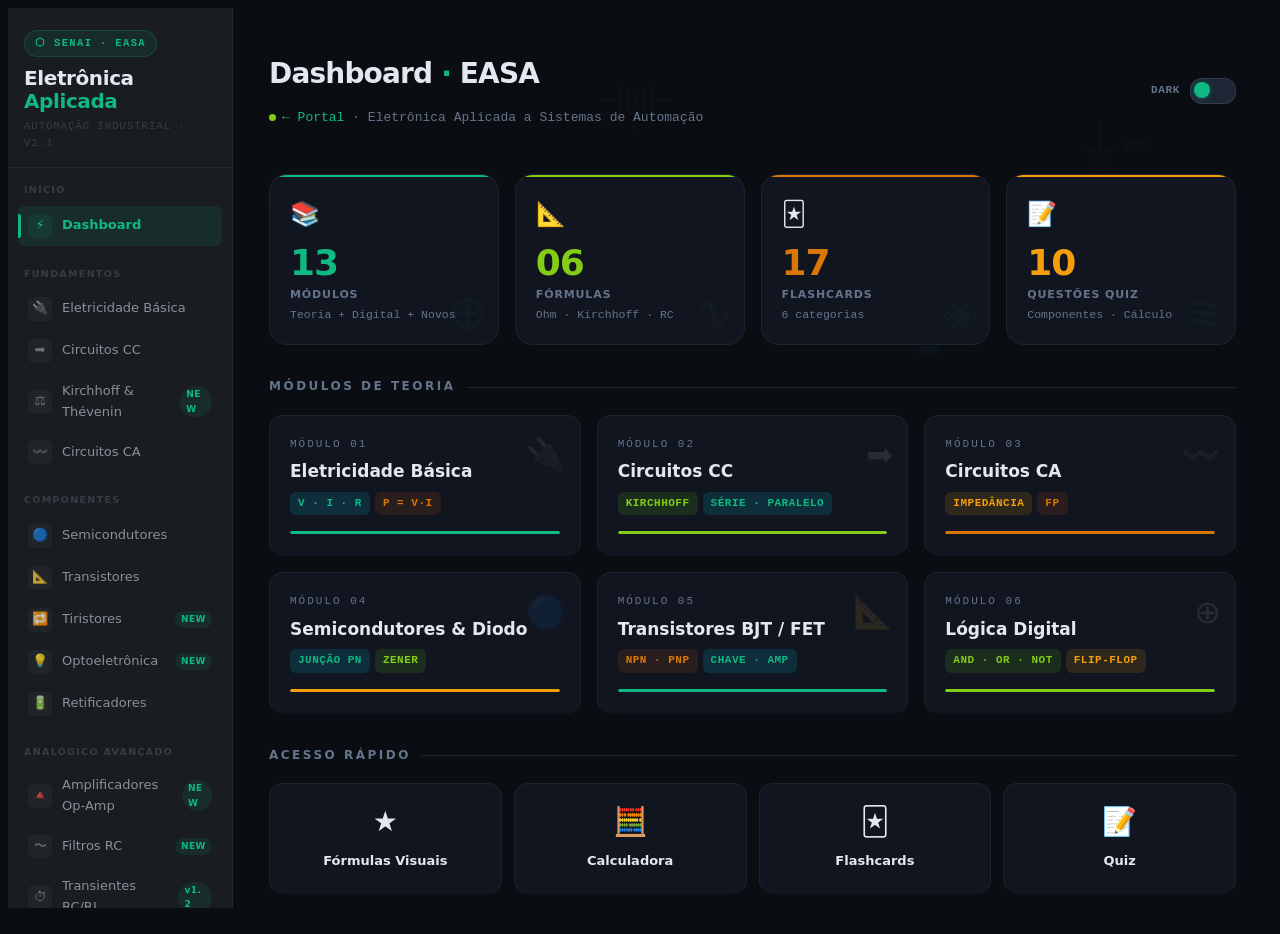
==== commit b84b589f: "Atualizar o index.html" ====
--- a/easa/index.html
+++ b/easa/index.html
@@ -3,7 +3,7 @@
 <head>
   <meta charset="UTF-8">
   <meta name="viewport" content="width=device-width, initial-scale=1.0">
-  <meta http-equiv="Content-Security-Policy" content="default-src 'self'; style-src 'self' 'unsafe-inline' https://fonts.googleapis.com; font-src https://fonts.gstatic.com; script-src 'self' 'unsafe-inline'; img-src 'self' data:; frame-src 'none';">
+  <meta http-equiv="Content-Security-Policy" content="default-src 'self'; style-src 'self' 'unsafe-inline' https://fonts.googleapis.com; font-src https://fonts.gstatic.com; script-src 'self' 'unsafe-inline'; img-src 'self' data:; frame-src 'self';">
   <title>SENAI · EASA v2.1</title>
   <link href="https://fonts.googleapis.com/css2?family=Inter:wght@300;400;500;600;700;800;900&family=Share+Tech+Mono&family=JetBrains+Mono:wght@400;700&display=swap" rel="stylesheet">
   <link rel="stylesheet" href="_design-system.css">
--- a/easa/style.css
+++ b/easa/style.css
@@ -1289,4 +1289,4 @@
     transition-duration: 0.01ms !important;
     animation-duration: 0.01ms !important;
   }
-}+}
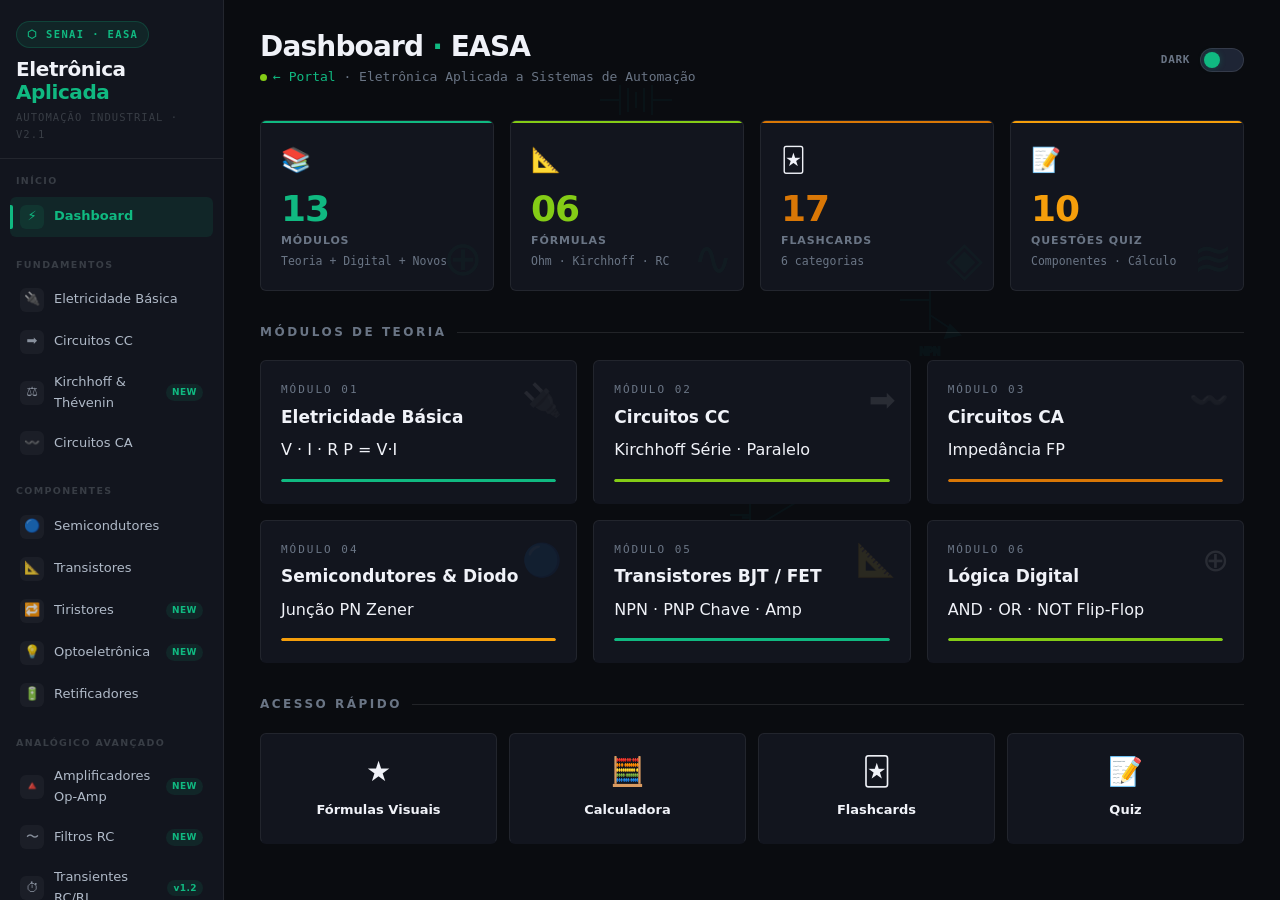
==== commit 201d3098: "Atualizar o index.html" ====
--- a/easa/index.html
+++ b/easa/index.html
@@ -3,10 +3,32 @@
 <head>
   <meta charset="UTF-8">
   <meta name="viewport" content="width=device-width, initial-scale=1.0">
-  <meta http-equiv="Content-Security-Policy" content="default-src 'self'; style-src 'self' 'unsafe-inline' https://fonts.googleapis.com; font-src https://fonts.gstatic.com; script-src 'self' 'unsafe-inline'; img-src 'self' data:; frame-src 'self';">
-  <title>SENAI · EASA v2.1</title>
-  <link href="https://fonts.googleapis.com/css2?family=Inter:wght@300;400;500;600;700;800;900&family=Share+Tech+Mono&family=JetBrains+Mono:wght@400;700&display=swap" rel="stylesheet">
-  <link rel="stylesheet" href="_design-system.css">
+  <meta http-equiv="Content-Security-Policy"
+        content="default-src 'self';
+                 style-src 'self' 'unsafe-inline' https://fonts.googleapis.com;
+                 font-src https://fonts.gstatic.com;
+                 script-src 'self' 'unsafe-inline';
+                 img-src 'self' data:;
+                 frame-src 'self';
+                 frame-ancestors 'self';">
+  <title>SENAI · EASA v2.2</title>
+
+  <!-- Detecta embed e adiciona classe para ajustes de layout -->
+  <script>if(window.self!==window.top)document.documentElement.classList.add('embedded');</script>
+
+  <!-- 1. Fontes -->
+  <link rel="preconnect" href="https://fonts.googleapis.com">
+  <link rel="preconnect" href="https://fonts.gstatic.com" crossorigin>
+  <link rel="stylesheet"
+        href="https://fonts.googleapis.com/css2?family=Inter:wght@400;600;700;800&family=JetBrains+Mono:wght@400;600;700&family=Share+Tech+Mono&display=swap">
+
+  <!-- 2. Tokens compartilhados (DEVE vir ANTES de tudo mais) -->
+  <link rel="stylesheet" href="../shared/tokens.css">
+
+  <!-- 3. Componentes compartilhados -->
+  <link rel="stylesheet" href="../shared/components.css">
+
+  <!-- 4. Estilo do EASA (não usa _design-system.css — tem sidebar própria) -->
   <link rel="stylesheet" href="style.css">
 </head>
 <body class="ds-bg-grid">
--- a/shared/tokens.css
+++ b/shared/tokens.css
@@ -0,0 +1,184 @@
+/* ════════════════════════════════════════════════════════════════
+   SENAI PORTAL — shared/tokens.css  v1.0
+   ARQUIVO NOVO — criar em portal_senai/shared/tokens.css
+
+   Fonte única de verdade para tokens compartilhados entre
+   index.html (portal), senai-mvf/ e easa/.
+
+   Ordem de import em cada HTML:
+     1. shared/tokens.css   (ou ../shared/tokens.css nas subpastas)
+     2. shared/components.css
+     3. style.css do app
+   ════════════════════════════════════════════════════════════════ */
+
+/* ── TEMA ESCURO (padrão) ─────────────────────────────────── */
+:root {
+  /* Superfícies */
+  --bg-base:     #0a0c10;
+  --bg-surface:  #12151e;
+  --bg-elevated: #181d28;
+  --bg-overlay:  #1e2535;
+  --bg-glass:    rgba(255,255,255,0.055);
+  --bg-glass-hv: rgba(255,255,255,0.09);
+
+  /* Bordas */
+  --border-subtle:  rgba(255,255,255,0.07);
+  --border-default: rgba(255,255,255,0.10);
+  --border-strong:  rgba(255,255,255,0.18);
+
+  /* Texto */
+  --text-primary:   #f0f2f8;
+  --text-secondary: #b0bac8;
+  --text-tertiary:  #6a7585;
+  --text-disabled:  #383d45;
+
+  /* Tipografia */
+  --font-sans: 'Inter', system-ui, -apple-system, sans-serif;
+  --font-mono: 'JetBrains Mono', 'IBM Plex Mono', monospace;
+
+  /* Radius */
+  --radius-xs:   6px;
+  --radius-sm:  10px;
+  --radius-md:  14px;
+  --radius-lg:  18px;
+  --radius-pill: 99px;
+
+  /* Sombras */
+  --shadow-sm: 0 2px 12px rgba(0,0,0,0.35);
+  --shadow-md: 0 4px 24px rgba(0,0,0,0.45);
+  --shadow-lg: 0 12px 40px rgba(0,0,0,0.55);
+
+  /* Duração de transições */
+  --dur-fast:   150ms;
+  --dur-base:   220ms;
+  --ease:       cubic-bezier(0.4,0,0.2,1);
+  --ease-spring:cubic-bezier(0.34,1.56,0.64,1);
+
+  /* Acentos padrão (MVF ciano — sobrescritos por [data-module]) */
+  --mod-accent:      #00d4ff;
+  --mod-secondary:   #00ff9d;
+  --mod-alert:       #ffc040;
+  --mod-soft:        rgba(0,212,255,0.10);
+  --mod-glow:        rgba(0,212,255,0.25);
+  --mod-card-border: rgba(0,212,255,0.20);
+
+  /* Portal raiz */
+  --portal-base: #a78bfa;
+  --portal-soft: rgba(167,139,250,0.12);
+  --portal-glow: rgba(167,139,250,0.22);
+}
+
+/* ── TEMA CLARO — ÚNICO SELETOR para os 3 apps ─────────────
+   O portal, MVF e EASA usam document.documentElement.dataset.theme
+   portanto este seletor [data-theme="light"] é o único necessário.
+   NÃO usar html.light — era a causa do bug de sincronização.     */
+[data-theme="light"] {
+  --bg-base:     #f0f4fb;
+  --bg-surface:  #ffffff;
+  --bg-elevated: #f8f8f8;
+  --bg-overlay:  #eef2f9;
+  --bg-glass:    rgba(0,0,0,0.04);
+  --bg-glass-hv: rgba(0,0,0,0.07);
+
+  --border-subtle:  rgba(0,0,0,0.06);
+  --border-default: rgba(0,0,0,0.10);
+  --border-strong:  rgba(0,0,0,0.18);
+
+  --text-primary:   #0d1117;
+  --text-secondary: #374151;
+  --text-tertiary:  #6b7280;
+  --text-disabled:  #9ca3af;
+
+  --shadow-sm: 0 2px 12px rgba(0,0,0,0.08);
+  --shadow-md: 0 4px 24px rgba(0,0,0,0.12);
+  --shadow-lg: 0 12px 40px rgba(0,0,0,0.14);
+}
+
+/* ── ACENTOS POR MÓDULO ──────────────────────────────────── */
+[data-module="mvf"] {
+  --mod-accent:      #00d4ff;
+  --mod-secondary:   #00ff9d;
+  --mod-alert:       #ffc040;
+  --mod-soft:        rgba(0,212,255,0.10);
+  --mod-glow:        rgba(0,212,255,0.25);
+  --mod-card-border: rgba(0,212,255,0.20);
+}
+
+[data-module="easa"] {
+  --mod-accent:      #10b981;
+  --mod-secondary:   #84cc16;
+  --mod-alert:       #d97706;
+  --mod-soft:        rgba(16,185,129,0.10);
+  --mod-glow:        rgba(16,185,129,0.25);
+  --mod-card-border: rgba(16,185,129,0.20);
+}
+
+/* Acentos light por módulo */
+[data-theme="light"] [data-module="mvf"],
+[data-theme="light"][data-module="mvf"] {
+  --mod-accent:      #0284c7;
+  --mod-soft:        rgba(2,132,199,0.10);
+  --mod-glow:        rgba(2,132,199,0.20);
+  --mod-card-border: rgba(2,132,199,0.22);
+}
+
+[data-theme="light"] [data-module="easa"],
+[data-theme="light"][data-module="easa"] {
+  --mod-accent:      #059669;
+  --mod-soft:        rgba(5,150,105,0.10);
+  --mod-glow:        rgba(5,150,105,0.20);
+  --mod-card-border: rgba(5,150,105,0.22);
+}
+
+/* ── RESET MÍNIMO COMPARTILHADO ──────────────────────────── */
+*, *::before, *::after { box-sizing: border-box; margin: 0; padding: 0; }
+html, body { height: 100%; }
+
+body {
+  font-family: var(--font-sans);
+  font-feature-settings: 'cv02','cv03','cv04','cv11';
+  -webkit-font-smoothing: antialiased;
+  text-rendering: optimizeLegibility;
+  background: var(--bg-base);
+  color: var(--text-primary);
+  overflow-x: hidden;
+  line-height: 1.65;
+}
+
+::-webkit-scrollbar       { width: 5px; height: 5px; }
+::-webkit-scrollbar-track { background: transparent; }
+::-webkit-scrollbar-thumb { background: var(--border-default); border-radius: var(--radius-pill); }
+
+:focus-visible {
+  outline: 2px solid var(--mod-accent);
+  outline-offset: 2px;
+  border-radius: var(--radius-xs);
+}
+
+/* ── GRIDS RESPONSIVOS ──────────────────────────────────── */
+.grid   { display: grid; gap: 12px; }
+.grid-2 { grid-template-columns: repeat(auto-fit, minmax(240px,1fr)); }
+.grid-3 { grid-template-columns: repeat(auto-fit, minmax(200px,1fr)); }
+.grid-4 { grid-template-columns: repeat(auto-fit, minmax(150px,1fr)); }
+
+/* ── ANIMAÇÕES COMPARTILHADAS ───────────────────────────── */
+@keyframes fadeUp {
+  from { opacity:0; transform:translateY(12px); }
+  to   { opacity:1; transform:translateY(0); }
+}
+@keyframes spin        { to { transform:rotate(360deg); } }
+@keyframes pulse-dot {
+  0%,100% { box-shadow:0 0 0   0   var(--mod-glow); }
+  50%     { box-shadow:0 0 8px 3px var(--mod-glow); }
+}
+@keyframes stv-fill {
+  0%   { opacity:.8; transform:scaleY(1); }
+  100% { opacity:.5; transform:scaleY(.88); }
+}
+
+@media (prefers-reduced-motion: reduce) {
+  *, *::before, *::after {
+    animation: none !important;
+    transition-duration: 0.01ms !important;
+  }
+}
--- a/easa/style.css
+++ b/easa/style.css
@@ -1,1292 +1,422 @@
-/* ═══════════════════════════════════════════════════════════
-   SENAI · EASA — style.css  (v2.1 — Layout Aprimorado)
-   Estrutura:
-     1. Tokens & Temas
-     2. Reset & Base
-     3. Layout (app, sidebar, main, topbar)
-     4. Componentes (cards, tags, tabelas, alertas, diagramas)
-     5. Páginas específicas (fórmulas, calculadora, flashcards, quiz, updates)
-     6. Animações
-     7. Responsivo
-═══════════════════════════════════════════════════════════ */
-
-/* ── 1. TOKENS & TEMAS ──────────────────────────────────── */
-/* Tokens de layout mapeados do _design-system.css via [data-module="easa"] */
+/* ════════════════════════════════════════════════════════════════
+   SENAI · EASA — style.css  v2.2
+   MUDANÇAS v2.2:
+   • Tokens de superfície removidos → vivem em shared/tokens.css
+   • 'Exo 2' removido (fonte nunca foi importada — bug silencioso)
+   • .app usa height:100dvh + @supports fallback (fix iOS sidebar)
+   • .sidebar usa height:100dvh
+   • .stats-grid agora usa auto-fit/minmax → responsivo em tablet
+   • .tag-* com namespace [data-module="easa"] → sem conflito c/ MVF
+   • Transition removida de table/td (fix scroll jank)
+   ════════════════════════════════════════════════════════════════ */
+
+/* ── 1. TOKENS LOCAIS DO EASA ─────────────────────────────── */
 :root {
-  --accent:   var(--mod-accent,     #10b981);
-  --accent2:  var(--mod-secondary,  #84cc16);
-  --accent3:  var(--mod-alert,      #d97706);
-  --warn:     #f59e0b;
-  --danger:   #ef4444;
-  --trans:    var(--ds-dur-base, 0.22s) var(--ds-ease, cubic-bezier(.4,0,.2,1));
-  --radius-sm: var(--ds-radius-xs, 6px);
-  --radius-md: var(--ds-radius-sm, 10px);
-  --radius-lg: var(--ds-radius-md, 14px);
-}
-
-/* Superfícies — dark */
-:root,
-[data-theme="dark"] {
-  --bg:    var(--ds-bg-base,     #0a0d11);
-  --bg2:   var(--ds-bg-surface,  #111520);
-  --bg3:   var(--ds-bg-elevated, #181d2a);
-  --bg4:   var(--ds-bg-overlay,  #1e2535);
-  --border:var(--ds-border-default, rgba(255,255,255,0.10));
-  --text:  var(--ds-text-primary,   #e2e8f0);
-  --text2: var(--ds-text-secondary, #94a3b8);
-  --text3: var(--ds-text-tertiary,  #64748b);
-  --glow:  0 0 20px var(--mod-glow, rgba(16,185,129,0.28));
-  --shadow:var(--ds-shadow-md, 0 4px 24px rgba(0,0,0,0.5));
-}
-
-/* Superfícies — light */
+  --accent:    var(--mod-accent,    #10b981);
+  --accent2:   var(--mod-secondary, #84cc16);
+  --accent3:   var(--mod-alert,     #d97706);
+  --warn:      #f59e0b;
+  --danger:    #ef4444;
+  --trans:     var(--dur-base, .22s) var(--ease, cubic-bezier(.4,0,.2,1));
+  --radius-sm: var(--radius-xs,  6px);
+  --radius-md: var(--radius-sm, 10px);
+  --radius-lg: var(--radius-md, 14px);
+}
+
+/* Mapeamento de vars locais para tokens do shared */
+:root, [data-theme="dark"] {
+  --bg:     var(--bg-base,     #0a0d11);
+  --bg2:    var(--bg-surface,  #111520);
+  --bg3:    var(--bg-elevated, #181d2a);
+  --bg4:    var(--bg-overlay,  #1e2535);
+  --border: var(--border-default, rgba(255,255,255,.10));
+  --text:   var(--text-primary,   #e2e8f0);
+  --text2:  var(--text-secondary, #94a3b8);
+  --text3:  var(--text-tertiary,  #64748b);
+  --glow:   0 0 20px var(--mod-glow, rgba(16,185,129,.28));
+  --shadow: var(--shadow-md, 0 4px 24px rgba(0,0,0,.5));
+}
+
 [data-theme="light"] {
-  --bg:    var(--ds-bg-base,     #f0f4f8);
-  --bg2:   var(--ds-bg-surface,  #ffffff);
-  --bg3:   var(--ds-bg-elevated, #e8eef5);
-  --bg4:   var(--ds-bg-overlay,  #dde5ef);
-  --border:var(--ds-border-default, rgba(0,100,180,0.18));
-  --text:  var(--ds-text-primary,   #0f172a);
-  --text2: var(--ds-text-secondary, #334155);
-  --text3: var(--ds-text-tertiary,  #64748b);
-  --glow:  0 0 20px var(--mod-glow, rgba(5,150,105,0.22));
-  --shadow:var(--ds-shadow-md, 0 4px 24px rgba(0,0,0,0.1));
-}
-
-/* ── 2. RESET & BASE ────────────────────────────────────── */
-html {
-  font-size: 16px;
-}
+  --bg:     var(--bg-base,     #f0f4f8);
+  --bg2:    var(--bg-surface,  #ffffff);
+  --bg3:    var(--bg-elevated, #e8eef5);
+  --bg4:    var(--bg-overlay,  #dde5ef);
+  --border: var(--border-default, rgba(0,100,180,.18));
+  --text:   var(--text-primary,   #0f172a);
+  --text2:  var(--text-secondary, #334155);
+  --text3:  var(--text-tertiary,  #64748b);
+  --glow:   0 0 20px var(--mod-glow, rgba(5,150,105,.22));
+  --shadow: var(--shadow-md, 0 4px 24px rgba(0,0,0,.1));
+}
+
+/* ── 2. RESET & BASE ──────────────────────────────────────── */
+html { font-size: 16px; }
 
 body {
-  font-family: 'Inter', 'Exo 2', system-ui, sans-serif;
+  font-family: var(--font-sans, 'Inter', system-ui, sans-serif);
+  /* 'Exo 2' REMOVIDO — fonte nunca importada, causava fallback silencioso */
   background: var(--bg);
-  color: var(--text);
+  color:      var(--text);
   min-height: 100vh;
   overflow-x: hidden;
   line-height: 1.6;
 }
 
-/* PCB symbols — mantidos mas com z-index correto */
 .pcb-symbols {
-  position: fixed;
-  inset: 0;
-  z-index: 0;
-  overflow: hidden;
-  opacity: 0.03;
+  position:       fixed;
+  inset:          0;
+  z-index:        0;
+  overflow:       hidden;
+  opacity:        0.03;
   pointer-events: none;
 }
 [data-theme="light"] .pcb-symbols { opacity: 0.02; }
 
-/* ── 3. LAYOUT ──────────────────────────────────────────── */
+/* ── 3. LAYOUT ────────────────────────────────────────────── */
 .app {
-  display: flex;
-  min-height: 100vh;
-  position: relative;
-  z-index: 1;
-}
-
-/* ── SIDEBAR redesenhada com tokens do design system ───── */
+  display:    flex;
+  height:     100dvh; /* fix iOS Safari overflow */
+  position:   relative;
+  z-index:    1;
+}
+@supports not (height: 100dvh) {
+  .app { height: 100vh; }
+}
+
+/* SIDEBAR ─────────────────────────────────────────────────── */
 .sidebar {
-  width: var(--ds-sidebar-width, 224px);
-  min-width: var(--ds-sidebar-width, 224px);
-  height: 100vh;
-  background: var(--ds-bg-surface, #191c21);
-  border-right: 1px solid var(--ds-border-subtle, rgba(255,255,255,0.06));
-  display: flex;
+  width:      var(--ds-sidebar-width, 224px);
+  min-width:  var(--ds-sidebar-width, 224px);
+  height:     100dvh; /* fix iOS Safari */
+  background: var(--bg-surface, #191c21);
+  border-right:1px solid var(--border-subtle, rgba(255,255,255,.06));
+  display:    flex;
   flex-direction: column;
-  position: sticky;
-  top: 0;
+  position:   sticky;
+  top:        0;
   overflow-y: auto;
   overflow-x: hidden;
-  transition:
-    background-color var(--trans),
-    border-color var(--trans),
-    width var(--trans),
-    min-width var(--trans);
-  z-index: 30;
+  z-index:    30;
+  transition: background-color var(--trans), border-color var(--trans),
+              width var(--trans), min-width var(--trans);
+}
+@supports not (height: 100dvh) {
+  .sidebar { height: 100vh; }
 }
 
 .sidebar-logo {
-  padding: 20px 16px 16px;
-  border-bottom: 1px solid var(--ds-border-subtle, rgba(255,255,255,0.06));
-  flex-shrink: 0;
+  padding:      20px 16px 16px;
+  border-bottom:1px solid var(--border-subtle, rgba(255,255,255,.06));
+  flex-shrink:  0;
 }
 
 .logo-badge {
-  display: inline-flex;
-  align-items: center;
-  gap: 8px;
-  font-family: 'Share Tech Mono', monospace;
-  font-size: 10.5px;
-  font-weight: 700;
-  letter-spacing: 0.13em;
-  text-transform: uppercase;
-  color: var(--accent);
-  background: var(--mod-soft, rgba(16,185,129,0.10));
-  border: 1px solid var(--mod-card-border, rgba(16,185,129,0.20));
-  padding: 4px 10px;
-  border-radius: var(--ds-radius-pill, 99px);
-  margin-bottom: 10px;
-}
-
-.logo-title {
-  font-size: 20px;
-  font-weight: 800;
-  line-height: 1.15;
-  letter-spacing: -0.02em;
-  color: var(--text);
-}
-.logo-title span { color: var(--accent); }
-
-.logo-sub {
-  font-size: 10.5px;
-  color: var(--ds-text-disabled, #383d45);
-  font-family: 'JetBrains Mono', monospace;
-  letter-spacing: 0.10em;
-  margin-top: 5px;
-  text-transform: uppercase;
-}
-
-.nav-section { padding: 14px 10px 4px; }
-
-.nav-label {
-  font-size: 9.5px;
-  font-weight: 700;
-  letter-spacing: 0.14em;
-  text-transform: uppercase;
-  color: var(--ds-text-disabled, #383d45);
-  padding: 0 6px var(--ds-space-1, 4px);
-  margin-bottom: 4px;
-  display: block;
-}
+  display:inline-flex; align-items:center; gap:8px;
+  font-family:'JetBrains Mono',monospace; font-size:10.5px;
+  font-weight:700; letter-spacing:.13em; text-transform:uppercase;
+  color:var(--accent); background:var(--mod-soft,rgba(16,185,129,.10));
+  border:1px solid var(--mod-card-border,rgba(16,185,129,.20));
+  padding:4px 10px; border-radius:var(--radius-pill,99px); margin-bottom:10px;
+}
+
+.logo-title { font-size:20px; font-weight:800; line-height:1.15; letter-spacing:-.02em; color:var(--text); }
+.logo-title span { color:var(--accent); }
+.logo-sub { font-size:10.5px; color:var(--text-disabled,#383d45); font-family:'JetBrains Mono',monospace; letter-spacing:.10em; margin-top:5px; text-transform:uppercase; }
+
+.nav-section { padding:14px 10px 4px; }
+.nav-label   { font-size:9.5px; font-weight:700; letter-spacing:.14em; text-transform:uppercase; color:var(--text-disabled,#383d45); padding:0 6px 4px; margin-bottom:4px; display:block; }
 
 .nav-item {
-  display: flex;
-  align-items: center;
-  gap: 10px;
-  padding: 8px 10px;
-  border-radius: var(--ds-radius-xs, 6px);
-  cursor: pointer;
-  margin-bottom: 2px;
-  color: var(--ds-text-secondary, #8a9099);
-  font-size: 13px;
-  font-weight: 450;
-  border: none;
-  position: relative;
-  transition: color var(--ds-dur-fast, 150ms), background var(--ds-dur-fast, 150ms);
-  -webkit-tap-highlight-color: transparent;
-  user-select: none;
+  display:flex; align-items:center; gap:10px; padding:8px 10px;
+  border-radius:var(--radius-xs,6px); cursor:pointer; margin-bottom:2px;
+  color:var(--text-secondary,#8a9099); font-size:13px; font-weight:450;
+  background:none; border:none; width:100%; text-align:left; position:relative;
+  transition:color 150ms, background 150ms;
+  -webkit-tap-highlight-color:transparent; user-select:none;
 }
 .nav-item::before {
-  content: '';
-  position: absolute;
-  left: 0; top: 50%;
-  transform: translateY(-50%) scaleY(0);
-  width: 3px; height: 60%;
-  border-radius: 0 2px 2px 0;
-  background: var(--accent);
-  transition: transform var(--ds-dur-base, 220ms) var(--ds-ease-spring, cubic-bezier(.34,1.56,.64,1));
-}
-.nav-item:hover {
-  background: var(--ds-bg-glass, rgba(255,255,255,0.05));
-  color: var(--ds-text-primary, #edf0f4);
-}
-.nav-item.active {
-  background: var(--mod-soft, rgba(16,185,129,0.10));
-  color: var(--accent);
-  font-weight: 600;
-}
-.nav-item.active::before { transform: translateY(-50%) scaleY(1); }
-
-.nav-icon {
-  width: 24px;
-  height: 24px;
-  display: flex;
-  align-items: center;
-  justify-content: center;
-  background: var(--ds-bg-glass, rgba(255,255,255,0.05));
-  border-radius: var(--ds-radius-xs, 6px);
-  font-size: 13px;
-  flex-shrink: 0;
-  opacity: 0.75;
-  transition: opacity var(--ds-dur-fast, 150ms), background var(--ds-dur-fast, 150ms);
-}
+  content:''; position:absolute; left:0; top:50%; transform:translateY(-50%) scaleY(0);
+  width:3px; height:60%; border-radius:0 2px 2px 0; background:var(--accent);
+  transition:transform 220ms cubic-bezier(.34,1.56,.64,1);
+}
+.nav-item:hover { background:var(--bg-glass,rgba(255,255,255,.05)); color:var(--text-primary,#edf0f4); }
+.nav-item.active { background:var(--mod-soft,rgba(16,185,129,.10)); color:var(--accent); font-weight:600; }
+.nav-item.active::before { transform:translateY(-50%) scaleY(1); }
+
+.nav-icon { width:24px; height:24px; display:flex; align-items:center; justify-content:center; background:var(--bg-glass,rgba(255,255,255,.05)); border-radius:var(--radius-xs,6px); font-size:13px; flex-shrink:0; opacity:.75; transition:opacity 150ms, background 150ms; }
 .nav-item.active .nav-icon,
-.nav-item:hover  .nav-icon {
-  opacity: 1;
-  background: var(--mod-soft, rgba(16,185,129,0.10));
-}
-
-.nav-badge {
-  margin-left: auto;
-  font-size: 9px;
-  font-weight: 700;
-  letter-spacing: 0.05em;
-  background: var(--mod-soft, rgba(16,185,129,0.10));
-  color: var(--accent);
-  padding: 1px 6px;
-  border-radius: var(--ds-radius-pill, 99px);
-}
-
-/* Main */
-.main {
-  flex: 1;
-  padding: 32px 36px;
-  overflow-y: auto;
-  min-width: 0;
-  position: relative;
-  z-index: 2;
-}
-
-/* Topbar */
-.topbar {
-  display: flex;
-  align-items: center;
-  justify-content: space-between;
-  margin-bottom: 32px;
-  gap: 12px;
-}
-.topbar-left h1 {
-  font-size: clamp(22px, 3vw, 28px);
-  font-weight: 800;
-  letter-spacing: -0.03em;
-  line-height: 1.1;
-}
-.topbar-left h1 span { color: var(--accent); }
-.topbar-left p {
-  font-size: 13px;
-  color: var(--text3);
-  font-family: 'JetBrains Mono', monospace;
-  margin-top: 4px;
-}
-/* Link de retorno ao Portal */
-.portal-back-link {
-  color: var(--accent);
-  text-decoration: none;
-  transition: opacity 0.15s;
-}
-.portal-back-link:hover { opacity: 0.75; }
-
-.topbar-right {
-  display: flex;
-  align-items: center;
-  gap: 10px;
-  flex-shrink: 0;
-}
-
-.theme-toggle {
-  width: 44px;
-  height: 24px;
-  background: var(--bg4);
-  border: 1px solid var(--ds-border-default, rgba(255,255,255,0.10));
-  border-radius: 12px;
-  cursor: pointer;
-  position: relative;
-}
-.theme-toggle::after {
-  content: '';
-  position: absolute;
-  left: 3px; top: 3px;
-  width: 16px; height: 16px;
-  border-radius: 50%;
-  background: var(--accent);
-  box-shadow: 0 0 6px var(--mod-glow, rgba(16,185,129,0.4));
-  transition: transform var(--trans);
-}
-[data-theme="light"] .theme-toggle::after { transform: translateX(20px); }
-
-.theme-label {
-  font-size: 11px;
-  font-weight: 600;
-  color: var(--text3);
-  letter-spacing: 0.06em;
-  font-family: 'JetBrains Mono', monospace;
-}
-
-/* Pages */
-.page { display: none; }
-.page.active { display: block; }
-
-/* ── 4. COMPONENTES ─────────────────────────────────────── */
-
-/* Section title */
+.nav-item:hover  .nav-icon { opacity:1; background:var(--mod-soft,rgba(16,185,129,.10)); }
+
+.nav-badge { margin-left:auto; font-size:9px; font-weight:700; letter-spacing:.05em; background:var(--mod-soft,rgba(16,185,129,.10)); color:var(--accent); padding:1px 6px; border-radius:var(--radius-pill,99px); }
+
+/* MAIN ────────────────────────────────────────────────────── */
+.main { flex:1; padding:32px 36px; overflow-y:auto; min-width:0; position:relative; z-index:2; }
+
+/* Sidebar overlay (mobile) */
+.sidebar-overlay { display:none; position:fixed; inset:0; background:rgba(0,0,0,.6); backdrop-filter:blur(3px); z-index:98; opacity:0; visibility:hidden; pointer-events:none; transition:opacity .22s, visibility .22s; }
+.sidebar-overlay.show { opacity:1; visibility:visible; pointer-events:auto; }
+
+/* TOPBAR ──────────────────────────────────────────────────── */
+.topbar { display:flex; align-items:center; justify-content:space-between; margin-bottom:32px; gap:12px; }
+.topbar-left h1   { font-size:clamp(22px,3vw,28px); font-weight:800; letter-spacing:-.03em; line-height:1.1; }
+.topbar-left h1 span { color:var(--accent); }
+.topbar-left p    { font-size:13px; color:var(--text3); font-family:'JetBrains Mono',monospace; margin-top:4px; }
+
+.portal-back-link { color:var(--accent); text-decoration:none; transition:opacity .15s; }
+.portal-back-link:hover { opacity:.75; }
+
+.topbar-right  { display:flex; align-items:center; gap:10px; flex-shrink:0; }
+.theme-toggle  { width:44px; height:24px; background:var(--bg4); border:1px solid var(--border-default,rgba(255,255,255,.10)); border-radius:12px; cursor:pointer; position:relative; }
+.theme-toggle::after { content:''; position:absolute; left:3px; top:3px; width:16px; height:16px; border-radius:50%; background:var(--accent); box-shadow:0 0 6px var(--mod-glow,rgba(16,185,129,.4)); transition:transform var(--trans); }
+[data-theme="light"] .theme-toggle::after { transform:translateX(20px); }
+.theme-label   { font-size:11px; font-weight:600; color:var(--text3); letter-spacing:.06em; font-family:'JetBrains Mono',monospace; }
+
+/* Hambúrguer mobile */
+.menu-btn { display:none; width:34px; height:34px; border-radius:8px; border:1px solid var(--border); background:var(--bg3); color:var(--text2); cursor:pointer; align-items:center; justify-content:center; font-size:18px; }
+
+.page        { display:none; }
+.page.active { display:block; }
+
+/* ── 4. COMPONENTES ───────────────────────────────────────── */
 .section-title {
-  font-size: 12px;
-  font-weight: 700;
-  letter-spacing: 2.5px;
-  color: var(--text3);
-  text-transform: uppercase;
-  display: flex;
-  align-items: center;
-  gap: 10px;
-  margin-bottom: 18px;
-}
-.section-title::after {
-  content: '';
-  flex: 1;
-  height: 1px;
-  background: var(--border);
-}
-
-/* Content wrapper — usa toda a largura disponível */
-.content-wrap { max-width: 1200px; }
-
-/* Cards de estatística */
+  font-size:12px; font-weight:700; letter-spacing:2.5px;
+  color:var(--text3); text-transform:uppercase;
+  display:flex; align-items:center; gap:10px; margin-bottom:18px;
+}
+.section-title::after { content:''; flex:1; height:1px; background:var(--border); }
+
+.content-wrap { max-width:1200px; }
+
+/* Stats grid — FIX TABLET: era repeat(4,1fr) fixo */
 .stats-grid {
-  display: grid;
-  grid-template-columns: repeat(4, 1fr);
-  gap: var(--ds-space-4, 16px);
-  margin-bottom: var(--ds-space-8, 32px);
-}
+  display:grid;
+  grid-template-columns: repeat(auto-fit, minmax(180px,1fr));
+  gap:16px;
+  margin-bottom:32px;
+}
+
 .stat-card {
-  background: var(--ds-bg-surface, var(--bg2));
-  border: 1px solid var(--ds-border-subtle, rgba(255,255,255,0.06));
-  border-radius: var(--ds-radius-lg, 18px);
-  padding: 20px;
-  position: relative;
-  overflow: hidden;
-  transition:
-    border-color var(--trans),
-    box-shadow var(--trans),
-    transform var(--ds-dur-base, 220ms) var(--ds-ease-spring, cubic-bezier(.34,1.56,.64,1));
-}
-.stat-card:hover {
-  transform: translateY(-4px);
-  border-color: var(--mod-card-border, rgba(16,185,129,0.20));
-  box-shadow: 0 8px 28px var(--mod-glow, rgba(16,185,129,0.28));
-}
-/* Barra colorida topo */
-.stat-card::before {
-  content: '';
-  position: absolute;
-  top: 0; left: 0; right: 0;
-  height: 2px;
-  background: var(--accent);
-  border-radius: var(--ds-radius-lg) var(--ds-radius-lg) 0 0;
-}
-.stat-card:nth-child(2)::before { background: var(--accent2); }
-.stat-card:nth-child(3)::before { background: var(--accent3); }
-.stat-card:nth-child(4)::before { background: var(--warn); }
-.stat-icon { font-size: 24px; margin-bottom: 12px; display: block; }
-.stat-val {
-  font-size: 36px;
-  font-weight: 800;
-  line-height: 1;
-  letter-spacing: -0.03em;
-  font-variant-numeric: tabular-nums;
-  color: var(--accent);
-}
-.stat-card:nth-child(2) .stat-val { color: var(--accent2); }
-.stat-card:nth-child(3) .stat-val { color: var(--accent3); }
-.stat-card:nth-child(4) .stat-val { color: var(--warn); }
-.stat-label {
-  font-size: 11px;
-  color: var(--ds-text-tertiary, var(--text3));
-  margin-top: 5px;
-  letter-spacing: 0.08em;
-  font-weight: 600;
-  text-transform: uppercase;
-}
-.stat-sub {
-  font-size: 11.5px;
-  color: var(--ds-text-tertiary, var(--text3));
-  font-family: 'JetBrains Mono', monospace;
-  margin-top: 2px;
-}
-/* Marca d'água decorativa */
-.pcb-deco {
-  position: absolute;
-  right: 10px; bottom: 8px;
-  opacity: 0.04;
-  font-size: 48px;
-  line-height: 1;
-  pointer-events: none;
-  color: var(--accent);
-  transition: opacity var(--trans);
-}
-.stat-card:hover .pcb-deco { opacity: 0.09; }
+  background:var(--bg-surface,var(--bg2)); border:1px solid var(--border-subtle,rgba(255,255,255,.06));
+  border-radius:var(--radius-lg,18px); padding:20px; position:relative; overflow:hidden;
+  transition:border-color var(--trans), box-shadow var(--trans), transform 220ms cubic-bezier(.34,1.56,.64,1);
+}
+.stat-card:hover { transform:translateY(-4px); border-color:var(--mod-card-border,rgba(16,185,129,.20)); box-shadow:0 8px 28px var(--mod-glow,rgba(16,185,129,.28)); }
+.stat-card::before { content:''; position:absolute; top:0; left:0; right:0; height:2px; background:var(--accent); border-radius:var(--radius-lg) var(--radius-lg) 0 0; }
+.stat-card:nth-child(2)::before { background:var(--accent2); }
+.stat-card:nth-child(3)::before { background:var(--accent3); }
+.stat-card:nth-child(4)::before { background:var(--warn); }
+
+.stat-icon  { font-size:24px; margin-bottom:12px; display:block; }
+.stat-val   { font-size:36px; font-weight:800; line-height:1; letter-spacing:-.03em; font-variant-numeric:tabular-nums; color:var(--accent); }
+.stat-card:nth-child(2) .stat-val { color:var(--accent2); }
+.stat-card:nth-child(3) .stat-val { color:var(--accent3); }
+.stat-card:nth-child(4) .stat-val { color:var(--warn); }
+.stat-label { font-size:11px; color:var(--text3); margin-top:5px; letter-spacing:.08em; font-weight:600; text-transform:uppercase; }
+.stat-sub   { font-size:11.5px; color:var(--text3); font-family:'JetBrains Mono',monospace; margin-top:2px; }
+.pcb-deco   { position:absolute; right:10px; bottom:8px; opacity:.04; font-size:48px; line-height:1; pointer-events:none; color:var(--accent); transition:opacity var(--trans); }
+.stat-card:hover .pcb-deco { opacity:.09; }
 
 /* Module cards */
-.modules-grid {
-  display: grid;
-  grid-template-columns: repeat(3, 1fr);
-  gap: var(--ds-space-4, 16px);
-  margin-bottom: var(--ds-space-8, 32px);
-}
+.modules-grid { display:grid; grid-template-columns:repeat(3,1fr); gap:16px; margin-bottom:32px; }
+
 .module-card {
-  background: var(--ds-bg-surface, var(--bg2));
-  border: 1px solid var(--ds-border-subtle, rgba(255,255,255,0.06));
-  border-bottom: 2px solid transparent;
-  border-radius: var(--ds-radius-md, 14px);
-  padding: 20px;
-  cursor: pointer;
-  position: relative;
-  overflow: hidden;
-  transition:
-    border-color var(--trans),
-    box-shadow var(--trans),
-    transform var(--ds-dur-base, 220ms) var(--ds-ease-spring, cubic-bezier(.34,1.56,.64,1));
-  -webkit-tap-highlight-color: transparent;
-  user-select: none;
-}
-.module-card:hover {
-  transform: translateY(-4px);
-  border-color: var(--mod-card-border, rgba(16,185,129,0.20));
-  border-bottom-color: var(--accent);
-  box-shadow: 0 10px 30px var(--mod-glow, rgba(16,185,129,0.28));
-}
-.mod-num {
-  font-family: 'Share Tech Mono', monospace;
-  font-size: 11px;
-  color: var(--text3);
-  letter-spacing: 2px;
-  margin-bottom: 8px;
-}
-.mod-title {
-  font-size: 17px;
-  font-weight: 700;
-  margin-bottom: 8px;
-  line-height: 1.2;
-}
-.mod-desc {
-  font-size: 13px;
-  color: var(--text2);
-  line-height: 1.5;
-  margin-bottom: 10px;
-}
-.mod-tags { display: flex; flex-wrap: wrap; gap: 5px; margin-top: 10px; }
-.mod-circuit {
-  position: absolute;
-  right: 14px;
-  top: 14px;
-  opacity: 0.1;
-  font-size: 32px;
-}
-.mod-bar {
-  margin-top: 16px;
-  height: 3px;
-  background: var(--bg4);
-  border-radius: 2px;
-  overflow: hidden;
-}
-.mod-bar-fill {
-  height: 100%;
-  border-radius: 2px;
-  background: var(--accent);
-  transition: width 0.8s ease;
-}
-.module-card:nth-child(2) .mod-bar-fill { background: var(--accent2); }
-.module-card:nth-child(3) .mod-bar-fill { background: var(--accent3); }
-.module-card:nth-child(4) .mod-bar-fill { background: var(--warn); }
-.module-card:nth-child(5) .mod-bar-fill { background: var(--accent); }
-.module-card:nth-child(6) .mod-bar-fill { background: var(--accent2); }
-
-/* Tags */
-.tag {
-  font-size: 11px;
-  padding: 3px 8px;
-  border-radius: var(--radius-sm);
-  font-weight: 700;
-  letter-spacing: 0.5px;
-  text-transform: uppercase;
-  font-family: 'JetBrains Mono', monospace;
-}
-.tag-cyan  { background: rgba(0,229,255,0.12); color: var(--accent); }
-.tag-green { background: rgba(118,255,3,0.10); color: var(--accent2); }
-.tag-orange{ background: rgba(255,109,0,0.10); color: var(--accent3); }
-.tag-yellow{ background: rgba(255,171,0,0.12); color: var(--warn); }
-[data-theme="light"] .tag-cyan   { background: rgba(0,100,180,0.10); }
-[data-theme="light"] .tag-green  { background: rgba(45,138,0,0.10); }
-[data-theme="light"] .tag-orange { background: rgba(204,68,0,0.10); }
+  background:var(--bg-surface,var(--bg2)); border:1px solid var(--border-subtle,rgba(255,255,255,.06));
+  border-bottom:2px solid transparent; border-radius:var(--radius-md,14px); padding:20px;
+  cursor:pointer; position:relative; overflow:hidden;
+  transition:border-color var(--trans), box-shadow var(--trans), transform 220ms cubic-bezier(.34,1.56,.64,1);
+  -webkit-tap-highlight-color:transparent; user-select:none;
+}
+.module-card:hover { transform:translateY(-4px); border-color:var(--mod-card-border,rgba(16,185,129,.20)); border-bottom-color:var(--accent); box-shadow:0 10px 30px var(--mod-glow,rgba(16,185,129,.28)); }
+
+.mod-num     { font-family:'JetBrains Mono',monospace; font-size:11px; color:var(--text3); letter-spacing:2px; margin-bottom:8px; }
+.mod-title   { font-size:17px; font-weight:700; margin-bottom:8px; line-height:1.2; }
+.mod-desc    { font-size:13px; color:var(--text2); line-height:1.5; margin-bottom:10px; }
+.mod-tags    { display:flex; flex-wrap:wrap; gap:5px; margin-top:10px; }
+.mod-circuit { position:absolute; right:14px; top:14px; opacity:.1; font-size:32px; }
+.mod-bar     { margin-top:16px; height:3px; background:var(--bg4); border-radius:2px; overflow:hidden; }
+.mod-bar-fill{ height:100%; border-radius:2px; background:var(--accent); transition:width .8s ease; }
+.module-card:nth-child(2) .mod-bar-fill { background:var(--accent2); }
+.module-card:nth-child(3) .mod-bar-fill { background:var(--accent3); }
+.module-card:nth-child(4) .mod-bar-fill { background:var(--warn); }
+.module-card:nth-child(5) .mod-bar-fill { background:var(--accent); }
+.module-card:nth-child(6) .mod-bar-fill { background:var(--accent2); }
 
 /* Theory card */
-.theory-card {
-  background: var(--bg2);
-  border: 1px solid var(--border);
-  border-radius: var(--radius-lg);
-  padding: 32px;
-  margin-bottom: 24px;
-}
-.theory-card h2 {
-  font-size: 24px;
-  font-weight: 800;
-  margin-bottom: 8px;
-  line-height: 1.2;
-}
-.theory-card h2 span { color: var(--accent); }
-.tc-sub {
-  font-size: 12px;
-  color: var(--text3);
-  font-family: 'JetBrains Mono', monospace;
-  margin-bottom: 22px;
-  letter-spacing: 1px;
-}
-.theory-card p {
-  font-size: 15px;
-  color: var(--text2);
-  line-height: 1.7;
-  margin-bottom: 14px;
-}
-.theory-card h3 {
-  font-size: 18px;
-  font-weight: 700;
-  margin: 22px 0 12px;
-  color: var(--text);
-}
-.theory-card h3 span { color: var(--accent); }
+.theory-card { background:var(--bg2); border:1px solid var(--border); border-radius:var(--radius-lg); padding:32px; margin-bottom:24px; }
+.theory-card h2   { font-size:24px; font-weight:800; margin-bottom:8px; line-height:1.2; }
+.theory-card h2 span { color:var(--accent); }
+.tc-sub { font-size:12px; color:var(--text3); font-family:'JetBrains Mono',monospace; margin-bottom:22px; letter-spacing:1px; }
+.theory-card p  { font-size:15px; color:var(--text2); line-height:1.7; margin-bottom:14px; }
+.theory-card h3 { font-size:18px; font-weight:700; margin:22px 0 12px; color:var(--text); }
+.theory-card h3 span { color:var(--accent); }
 
 /* Info grid */
-.info-grid {
-  display: grid;
-  grid-template-columns: repeat(3, 1fr);
-  gap: 16px;
-  margin: 20px 0;
-}
-.info-box {
-  background: var(--bg3);
-  border: 1px solid var(--border);
-  border-radius: var(--radius-md);
-  padding: 20px;
-}
-.ib-icon { font-size: 24px; margin-bottom: 10px; }
-.ib-title {
-  font-size: 13px;
-  font-weight: 700;
-  color: var(--accent);
-  margin-bottom: 8px;
-  font-family: 'JetBrains Mono', monospace;
-  letter-spacing: 0.5px;
-}
-.ib-text {
-  font-size: 14px;
-  color: var(--text2);
-  line-height: 1.6;
-}
+.info-grid { display:grid; grid-template-columns:repeat(3,1fr); gap:16px; margin:20px 0; }
+.info-box  { background:var(--bg3); border:1px solid var(--border); border-radius:var(--radius-md); padding:20px; }
+.ib-icon   { font-size:24px; margin-bottom:10px; }
+.ib-title  { font-size:13px; font-weight:700; color:var(--accent); margin-bottom:8px; font-family:'JetBrains Mono',monospace; letter-spacing:.5px; }
+.ib-text   { font-size:14px; color:var(--text2); line-height:1.6; }
 
 /* Alert box */
-.alert-box {
-  background: rgba(255,171,0,0.08);
-  border: 1px solid rgba(255,171,0,0.3);
-  border-radius: var(--radius-md);
-  padding: 18px 20px;
-  margin-top: 20px;
-  display: flex;
-  align-items: flex-start;
-  gap: 12px;
-}
-.ab-icon { font-size: 20px; flex-shrink: 0; }
-.ab-text { font-size: 14px; color: var(--text2); line-height: 1.6; }
-.ab-text strong { color: var(--warn); }
-
-/* Info box — variante danger */
-.alert-box.danger {
-  background: rgba(255,23,68,0.08);
-  border-color: rgba(255,23,68,0.25);
-}
-.alert-box.danger .ab-text strong { color: var(--danger); }
+.alert-box { background:rgba(255,171,0,.08); border:1px solid rgba(255,171,0,.3); border-radius:var(--radius-md); padding:18px 20px; margin-top:20px; display:flex; align-items:flex-start; gap:12px; }
+.ab-icon   { font-size:20px; flex-shrink:0; }
+.ab-text   { font-size:14px; color:var(--text2); line-height:1.6; }
+.ab-text strong { color:var(--warn); }
+.alert-box.danger { background:rgba(255,23,68,.08); border-color:rgba(255,23,68,.25); }
+.alert-box.danger .ab-text strong { color:var(--danger); }
 
 /* Diagram */
-.diagram-wrap {
-  background: var(--bg);
-  border: 1px solid var(--border);
-  border-radius: var(--radius-lg);
-  padding: 24px;
-  margin: 20px 0;
-  text-align: center;
-  overflow-x: auto;
-}
-[data-theme="light"] .diagram-wrap { background: var(--bg3); }
-
-/* Comparison table */
-.comp-table {
-  width: 100%;
-  border-collapse: collapse;
-  margin: 20px 0;
-}
-.comp-table th {
-  background: var(--bg3);
-  padding: 12px 16px;
-  text-align: left;
-  font-size: 12px;
-  font-weight: 700;
-  letter-spacing: 1px;
-  color: var(--accent);
-  text-transform: uppercase;
-  font-family: 'JetBrains Mono', monospace;
-  border-bottom: 2px solid var(--accent);
-}
-.comp-table td {
-  padding: 12px 16px;
-  font-size: 15px;
-  border-bottom: 1px solid var(--border);
-  color: var(--text2);
-  vertical-align: top;
-  line-height: 1.5;
-}
-.comp-table tr:hover td { background: var(--bg3); }
-.comp-table td:first-child {
-  font-family: 'Share Tech Mono', monospace;
-  color: var(--text);
-  font-weight: 600;
-  font-size: 15px;
-}
-.comp-table .good  { color: var(--accent2); font-weight: 700; }
-.comp-table .warn  { color: var(--warn); }
+.diagram-wrap { background:var(--bg); border:1px solid var(--border); border-radius:var(--radius-lg); padding:24px; margin:20px 0; text-align:center; overflow-x:auto; }
+[data-theme="light"] .diagram-wrap { background:var(--bg3); }
+
+/* Comparison table — usa data-table do shared (comp-table é alias) */
+.comp-table,
+.data-table { width:100%; border-collapse:collapse; margin:20px 0; }
+
+.comp-table th,
+.data-table th {
+  background:var(--bg3); padding:12px 16px; text-align:left;
+  font-size:12px; font-weight:700; letter-spacing:1px;
+  color:var(--accent); text-transform:uppercase; font-family:'JetBrains Mono',monospace;
+  border-bottom:2px solid var(--accent);
+}
+.comp-table td,
+.data-table td { padding:12px 16px; font-size:15px; border-bottom:1px solid var(--border); color:var(--text2); vertical-align:top; line-height:1.5; }
+.comp-table tr:hover td,
+.data-table tr:hover td { background:var(--bg3); }
+.comp-table td:first-child { font-family:'JetBrains Mono',monospace; color:var(--text); font-weight:600; font-size:15px; }
+.comp-table .good  { color:var(--accent2); font-weight:700; }
+.comp-table .warn  { color:var(--warn); }
 
 /* Live dot */
-.live-dot {
-  width: 7px;
-  height: 7px;
-  border-radius: 50%;
-  background: var(--accent2);
-  display: inline-block;
-  animation: pulse-dot 1.5s ease infinite;
-  margin-right: 6px;
-}
-
-/* Scrollbar */
-::-webkit-scrollbar { width: 5px; }
-::-webkit-scrollbar-track { background: var(--bg2); }
-::-webkit-scrollbar-thumb { background: var(--border); border-radius: 3px; }
-
-/* Formula inline block */
-.formula-inline {
-  display: inline-block;
-  background: var(--bg3);
-  border: 1px solid var(--border);
-  border-radius: var(--radius-sm);
-  padding: 2px 10px;
-  font-family: 'Share Tech Mono', monospace;
-  font-size: 15px;
-  color: var(--accent);
-  margin: 0 2px;
-}
-
-/* Two-column layout for theory content */
-.two-col {
-  display: grid;
-  grid-template-columns: 1fr 1fr;
-  gap: 20px;
-  margin: 20px 0;
-}
-
-/* Formula mini table grid */
-.formula-table-grid {
-  display: grid;
-  grid-template-columns: repeat(3, 1fr);
-  gap: 12px;
-  margin: 20px 0;
-}
-.ftg-cell {
-  background: var(--bg3);
-  border: 1px solid var(--border);
-  border-radius: var(--radius-md);
-  padding: 16px;
-  text-align: center;
-}
-.ftg-label {
-  font-size: 11px;
-  color: var(--text3);
-  font-family: 'JetBrains Mono', monospace;
-  letter-spacing: 1px;
-  margin-bottom: 8px;
-}
-.ftg-formula {
-  font-family: 'Share Tech Mono', monospace;
-  font-size: 18px;
-  color: var(--accent);
-}
-
-/* ── 5. PÁGINAS ESPECÍFICAS ─────────────────────────────── */
-
-/* Fórmulas Visuais */
-.formula-grid {
-  display: grid;
-  grid-template-columns: 1fr 1fr;
-  gap: 22px;
-  margin-bottom: 32px;
-}
-.formula-card {
-  background: var(--bg2);
-  border: 1px solid var(--border);
-  border-radius: var(--radius-lg);
-  padding: 28px;
-  position: relative;
-  overflow: hidden;
-  transition: all var(--trans);
-}
-.formula-card:hover { border-color: var(--accent); box-shadow: var(--glow); }
-.fc-label {
-  font-size: 11px;
-  font-weight: 700;
-  letter-spacing: 2.5px;
-  color: var(--accent);
-  text-transform: uppercase;
-  font-family: 'JetBrains Mono', monospace;
-  margin-bottom: 8px;
-}
-.fc-name {
-  font-size: 19px;
-  font-weight: 700;
-  margin-bottom: 18px;
-  line-height: 1.2;
-}
-.formula-display {
-  background: var(--bg);
-  border: 1px solid var(--border);
-  border-radius: var(--radius-md);
-  padding: 18px 22px;
-  margin-bottom: 18px;
-  text-align: center;
-  font-family: 'Share Tech Mono', monospace;
-  font-size: 26px;
-  color: var(--accent);
-  letter-spacing: 1px;
-  position: relative;
-}
-[data-theme="light"] .formula-display { background: var(--bg3); }
-.f-part {
-  cursor: pointer;
-  padding: 2px 6px;
-  border-radius: var(--radius-sm);
-  display: inline-block;
-  transition: all 0.2s;
-}
-.f-part:hover {
-  background: rgba(0,229,255,0.15);
-  box-shadow: 0 0 10px rgba(0,229,255,0.3);
-}
-[data-theme="light"] .f-part:hover { background: rgba(0,100,180,0.12); }
-.f-op { color: var(--text3); }
-.var-table { width: 100%; border-collapse: collapse; }
-.var-table td {
-  padding: 8px 10px;
-  font-size: 14px;
-  border-bottom: 1px solid var(--border);
-}
-.var-table td:first-child {
-  font-family: 'Share Tech Mono', monospace;
-  color: var(--accent);
-  font-size: 16px;
-  width: 36px;
-}
-.var-table td:last-child {
-  color: var(--text3);
-  font-size: 12px;
-  font-family: 'JetBrains Mono', monospace;
-}
-.var-table tr:last-child td { border-bottom: none; }
-.tooltip-box {
-  background: var(--bg4);
-  border: 1px solid var(--accent);
-  border-radius: var(--radius-md);
-  padding: 12px 16px;
-  font-size: 14px;
-  color: var(--text);
-  margin-top: 10px;
-  display: none;
-  font-family: 'JetBrains Mono', monospace;
-  line-height: 1.6;
-  text-align: left;
-}
-.tooltip-box.show { display: block; }
+.live-dot { width:7px; height:7px; border-radius:50%; background:var(--accent2); display:inline-block; animation:pulse-dot 1.5s ease infinite; margin-right:6px; }
+
+/* Formula inline */
+.formula-inline { display:inline-block; background:var(--bg3); border:1px solid var(--border); border-radius:var(--radius-sm); padding:2px 10px; font-family:'JetBrains Mono',monospace; font-size:15px; color:var(--accent); margin:0 2px; }
+
+/* Two-col layout */
+.two-col { display:grid; grid-template-columns:1fr 1fr; gap:20px; margin:20px 0; }
+
+/* ── 5. PÁGINAS ESPECÍFICAS ───────────────────────────────── */
+
+/* Fórmulas visuais */
+.formula-grid   { display:grid; grid-template-columns:1fr 1fr; gap:22px; margin-bottom:32px; }
+.formula-card   { background:var(--bg2); border:1px solid var(--border); border-radius:var(--radius-lg); padding:28px; position:relative; overflow:hidden; transition:all var(--trans); }
+.formula-card:hover { border-color:var(--accent); box-shadow:var(--glow); }
+.fc-label       { font-size:11px; font-weight:700; letter-spacing:2.5px; color:var(--accent); text-transform:uppercase; font-family:'JetBrains Mono',monospace; margin-bottom:8px; }
+.fc-name        { font-size:19px; font-weight:700; margin-bottom:18px; line-height:1.2; }
+.formula-display{ background:var(--bg); border:1px solid var(--border); border-radius:var(--radius-md); padding:18px 22px; margin-bottom:18px; text-align:center; font-family:'JetBrains Mono',monospace; font-size:26px; color:var(--accent); letter-spacing:1px; position:relative; }
+[data-theme="light"] .formula-display { background:var(--bg3); }
+.f-part { cursor:pointer; padding:2px 6px; border-radius:var(--radius-sm); display:inline-block; transition:all .2s; }
+.f-part:hover { background:rgba(0,229,255,.15); box-shadow:0 0 10px rgba(0,229,255,.3); }
+[data-theme="light"] .f-part:hover { background:rgba(0,100,180,.12); }
+.f-op { color:var(--text3); }
+
+.var-table td { padding:8px 10px; font-size:14px; border-bottom:1px solid var(--border); }
+.var-table td:first-child { font-family:'JetBrains Mono',monospace; color:var(--accent); font-size:16px; width:36px; }
+.var-table td:last-child  { color:var(--text3); font-size:12px; font-family:'JetBrains Mono',monospace; }
+.var-table tr:last-child td { border-bottom:none; }
+.tooltip-box { background:var(--bg4); border:1px solid var(--accent); border-radius:var(--radius-md); padding:12px 16px; font-size:14px; color:var(--text); margin-top:10px; display:none; font-family:'JetBrains Mono',monospace; line-height:1.6; text-align:left; }
+.tooltip-box.show { display:block; }
 
 /* Calculadora */
-.calc-grid {
-  display: grid;
-  grid-template-columns: 1fr 1fr;
-  gap: 22px;
-}
-.calc-card {
-  background: var(--bg2);
-  border: 1px solid var(--border);
-  border-radius: var(--radius-lg);
-  padding: 28px;
-  transition: all var(--trans);
-}
-.calc-card:hover { border-color: var(--accent); }
-.calc-card h3 { font-size: 16px; font-weight: 700; margin-bottom: 5px; }
-.cc-formula {
-  font-family: 'Share Tech Mono', monospace;
-  font-size: 14px;
-  color: var(--accent);
-  margin-bottom: 18px;
-  opacity: 0.8;
-}
-.input-row {
-  display: flex;
-  align-items: center;
-  gap: 10px;
-  margin-bottom: 12px;
-}
-.input-row label {
-  font-size: 13px;
-  color: var(--text3);
-  font-family: 'JetBrains Mono', monospace;
-  width: 90px;
-  flex-shrink: 0;
-}
-.input-row input {
-  flex: 1;
-  background: var(--bg);
-  border: 1px solid var(--border);
-  border-radius: var(--radius-md);
-  padding: 10px 14px;
-  color: var(--text);
-  font-size: 15px;
-  font-family: 'JetBrains Mono', monospace;
-  outline: none;
-  transition: all var(--trans);
-}
-[data-theme="light"] .input-row input { background: var(--bg3); }
-.input-row input:focus {
-  border-color: var(--accent);
-  box-shadow: 0 0 0 2px rgba(0,229,255,0.1);
-}
-.unit {
-  font-size: 13px;
-  color: var(--text3);
-  font-family: 'JetBrains Mono', monospace;
-  width: 34px;
-}
-.calc-btn {
-  width: 100%;
-  padding: 12px;
-  background: rgba(0,229,255,0.1);
-  border: 1px solid var(--accent);
-  border-radius: var(--radius-md);
-  color: var(--accent);
-  font-size: 14px;
-  font-weight: 700;
-  letter-spacing: 1px;
-  cursor: pointer;
-  font-family: 'Exo 2', sans-serif;
-  text-transform: uppercase;
-  transition: all var(--trans);
-  margin-top: 6px;
-}
-.calc-btn:hover {
-  background: var(--accent);
-  color: #000;
-  box-shadow: 0 0 20px rgba(0,229,255,0.4);
-}
-[data-theme="light"] .calc-btn { background: rgba(0,100,180,0.08); }
-[data-theme="light"] .calc-btn:hover { background: var(--accent); color: #fff; }
-.calc-result {
-  margin-top: 14px;
-  padding: 14px;
-  background: var(--bg);
-  border: 1px solid var(--border);
-  border-radius: var(--radius-md);
-  text-align: center;
-  font-family: 'Share Tech Mono', monospace;
-  font-size: 22px;
-  color: var(--accent);
-  min-height: 50px;
-  transition: all var(--trans);
-}
-[data-theme="light"] .calc-result { background: var(--bg3); }
-
-/* Flashcards */
-.flashcard-wrap {
-  perspective: 1000px;
-  width: 100%;
-  max-width: 620px;
-  height: 240px;
-  cursor: pointer;
-  margin: 0 auto 28px;
-}
-.flashcard {
-  width: 100%;
-  height: 100%;
-  position: relative;
-  transform-style: preserve-3d;
-  transition: transform 0.6s cubic-bezier(.4,0,.2,1);
-}
-.flashcard.flipped { transform: rotateY(180deg); }
-.flashcard-front,
-.flashcard-back {
-  position: absolute;
-  inset: 0;
-  background: var(--bg2);
-  border: 1px solid var(--border);
-  border-radius: 20px;
-  padding: 32px;
-  backface-visibility: hidden;
-  display: flex;
-  flex-direction: column;
-  align-items: center;
-  justify-content: center;
-  text-align: center;
-}
-.flashcard-front { border-top: 3px solid var(--accent); }
-.flashcard-back  { border-top: 3px solid var(--accent2); transform: rotateY(180deg); }
-.fc-hint {
-  font-size: 11px;
-  color: var(--text3);
-  font-family: 'JetBrains Mono', monospace;
-  letter-spacing: 1.5px;
-  margin-bottom: 14px;
-  text-transform: uppercase;
-}
-.fc-question { font-size: 17px; font-weight: 600; line-height: 1.5; }
-.fc-answer {
-  font-family: 'Share Tech Mono', monospace;
-  font-size: 22px;
-  color: var(--accent2);
-  margin-bottom: 10px;
-}
-.fc-answer-sub { font-size: 14px; color: var(--text2); line-height: 1.6; }
-.fc-nav {
-  display: flex;
-  align-items: center;
-  gap: 18px;
-  justify-content: center;
-  margin-top: 18px;
-}
-.fc-btn {
-  padding: 10px 24px;
-  background: var(--bg3);
-  border: 1px solid var(--border);
-  border-radius: var(--radius-md);
-  cursor: pointer;
-  color: var(--text2);
-  font-size: 13px;
-  font-family: 'JetBrains Mono', monospace;
-  transition: all var(--trans);
-}
-.fc-btn:hover { border-color: var(--accent); color: var(--accent); }
-.fc-count {
-  font-family: 'Share Tech Mono', monospace;
-  font-size: 15px;
-  color: var(--text3);
-}
-
-/* Quiz */
-.quiz-card {
-  background: var(--bg2);
-  border: 1px solid var(--border);
-  border-radius: var(--radius-lg);
-  padding: 32px;
-  max-width: 860px;
-}
-.quiz-progress { display: flex; align-items: center; gap: 14px; margin-bottom: 28px; }
-.quiz-bar {
-  flex: 1;
-  height: 5px;
-  background: var(--bg4);
-  border-radius: 3px;
-  overflow: hidden;
-}
-.quiz-bar-fill {
-  height: 100%;
-  background: var(--accent);
-  border-radius: 3px;
-  transition: width 0.5s ease;
-}
-.quiz-counter {
-  font-size: 13px;
-  color: var(--text3);
-  font-family: 'JetBrains Mono', monospace;
-  flex-shrink: 0;
-}
-.quiz-score-live {
-  font-family: 'Share Tech Mono', monospace;
-  font-size: 13px;
-  color: var(--accent2);
-}
-.quiz-q { font-size: 18px; font-weight: 600; margin-bottom: 24px; line-height: 1.5; }
-.quiz-options {
-  display: grid;
-  grid-template-columns: 1fr 1fr;
-  gap: 12px;
-  margin-bottom: 22px;
-}
-.quiz-opt {
-  padding: 14px 18px;
-  background: var(--bg3);
-  border: 1px solid var(--border);
-  border-radius: var(--radius-md);
-  cursor: pointer;
-  font-size: 15px;
-  font-family: 'JetBrains Mono', monospace;
-  text-align: left;
-  transition: all var(--trans);
-  line-height: 1.4;
-}
-.quiz-opt:hover  { border-color: var(--accent); background: rgba(0,229,255,0.06); color: var(--accent); }
-.quiz-opt.correct{ border-color: var(--accent2); background: rgba(118,255,3,0.08); color: var(--accent2); }
-.quiz-opt.wrong  { border-color: var(--danger);  background: rgba(255,23,68,0.08); color: var(--danger); }
-.quiz-feedback {
-  padding: 16px 20px;
-  border-radius: var(--radius-md);
-  font-size: 15px;
-  margin-bottom: 18px;
-  display: none;
-  line-height: 1.6;
-}
-.quiz-feedback.show { display: block; }
-.quiz-feedback.ok   { background: rgba(118,255,3,0.08); border: 1px solid rgba(118,255,3,0.25); color: var(--accent2); }
-.quiz-feedback.fail { background: rgba(255,23,68,0.08);  border: 1px solid rgba(255,23,68,0.25);  color: #ff6b6b; }
-.quiz-next {
-  padding: 14px 32px;
-  background: var(--accent);
-  color: #000;
-  border: none;
-  border-radius: var(--radius-md);
-  font-size: 14px;
-  font-weight: 700;
-  cursor: pointer;
-  font-family: 'Exo 2', sans-serif;
-  display: none;
-  transition: all var(--trans);
-}
-.quiz-next.show { display: inline-block; }
-.quiz-next:hover { box-shadow: 0 0 20px rgba(0,229,255,0.5); }
-
-/* Updates / Changelog */
-.updates-list { display: flex; flex-direction: column; gap: 18px; max-width: 940px; }
-
-.update-card {
-  background: var(--bg2);
-  border: 1px solid var(--border);
-  border-radius: var(--radius-lg);
-  padding: 28px;
-  position: relative;
-  overflow: hidden;
-  transition: all var(--trans);
-}
-.update-card:hover { border-color: var(--accent); box-shadow: var(--glow); }
-
-.update-card::before {
-  content: '';
-  position: absolute;
-  left: 0; top: 0; bottom: 0;
-  width: 4px;
-  background: var(--accent);
-}
-.update-card.planned::before { background: var(--warn); }
-.update-card.upcoming::before { background: var(--accent2); }
-
-.update-header {
-  display: flex;
-  align-items: flex-start;
-  justify-content: space-between;
-  gap: 16px;
-  margin-bottom: 14px;
-}
-.update-version {
-  font-family: 'Share Tech Mono', monospace;
-  font-size: 20px;
-  font-weight: 700;
-  color: var(--accent);
-}
-.update-card.planned  .update-version { color: var(--warn); }
-.update-card.upcoming .update-version { color: var(--accent2); }
-
-.update-title {
-  font-size: 16px;
-  font-weight: 700;
-  margin-top: 3px;
-}
-.update-meta {
-  display: flex;
-  flex-direction: column;
-  align-items: flex-end;
-  gap: 5px;
-  flex-shrink: 0;
-}
-.update-date {
-  font-size: 12px;
-  color: var(--text3);
-  font-family: 'JetBrains Mono', monospace;
-}
-.update-status {
-  font-size: 10px;
-  font-weight: 700;
-  letter-spacing: 1.5px;
-  padding: 4px 10px;
-  border-radius: var(--radius-sm);
-  font-family: 'JetBrains Mono', monospace;
-  text-transform: uppercase;
-}
-.status-live     { background: rgba(118,255,3,0.12); color: var(--accent2); border: 1px solid rgba(118,255,3,0.3); }
-.status-planned  { background: rgba(255,171,0,0.12); color: var(--warn);    border: 1px solid rgba(255,171,0,0.3); }
-.status-upcoming { background: rgba(0,229,255,0.10); color: var(--accent);  border: 1px solid rgba(0,229,255,0.25); }
-
-.update-items { list-style: none; display: flex; flex-direction: column; gap: 8px; }
-.update-items li {
-  display: flex;
-  align-items: flex-start;
-  gap: 10px;
-  font-size: 14px;
-  color: var(--text2);
-  line-height: 1.5;
-}
-.update-items li::before {
-  content: '▸';
-  color: var(--accent);
-  font-size: 11px;
-  margin-top: 2px;
-  flex-shrink: 0;
-}
-.update-card.planned  .update-items li::before { color: var(--warn); }
-.update-card.upcoming .update-items li::before { color: var(--accent2); }
-
-/* ── 6. ANIMAÇÕES ───────────────────────────────────────── */
+.calc-grid  { display:grid; grid-template-columns:1fr 1fr; gap:22px; }
+.calc-card  { background:var(--bg2); border:1px solid var(--border); border-radius:var(--radius-lg); padding:28px; transition:all var(--trans); }
+.calc-card:hover { border-color:var(--accent); }
+.calc-card h3   { font-size:16px; font-weight:700; margin-bottom:5px; }
+.cc-formula { font-family:'JetBrains Mono',monospace; font-size:14px; color:var(--accent); margin-bottom:18px; opacity:.8; }
+
+.input-row       { display:flex; align-items:center; gap:10px; margin-bottom:12px; }
+.input-row label { font-size:13px; color:var(--text3); font-family:'JetBrains Mono',monospace; width:90px; flex-shrink:0; }
+.input-row input { flex:1; background:var(--bg); border:1px solid var(--border); border-radius:var(--radius-md); padding:10px 14px; color:var(--text); font-size:15px; font-family:'JetBrains Mono',monospace; outline:none; transition:all var(--trans); }
+[data-theme="light"] .input-row input { background:var(--bg3); }
+.input-row input:focus { border-color:var(--accent); box-shadow:0 0 0 2px rgba(0,229,255,.1); }
+.unit { font-size:13px; color:var(--text3); font-family:'JetBrains Mono',monospace; width:34px; }
+
+.calc-btn { width:100%; padding:12px; background:rgba(0,229,255,.1); border:1px solid var(--accent); border-radius:var(--radius-md); color:var(--accent); font-size:14px; font-weight:700; letter-spacing:1px; cursor:pointer; font-family:var(--font-sans); text-transform:uppercase; transition:all var(--trans); margin-top:6px; }
+.calc-btn:hover { background:var(--accent); color:#000; box-shadow:0 0 20px rgba(0,229,255,.4); }
+[data-theme="light"] .calc-btn { background:rgba(0,100,180,.08); }
+[data-theme="light"] .calc-btn:hover { background:var(--accent); color:#fff; }
+
+.calc-result { margin-top:14px; padding:14px; background:var(--bg); border:1px solid var(--border); border-radius:var(--radius-md); text-align:center; font-family:'JetBrains Mono',monospace; font-size:22px; color:var(--accent); min-height:50px; transition:all var(--trans); }
+[data-theme="light"] .calc-result { background:var(--bg3); }
+
+/* Flashcards EASA — usa .flashcard do shared/components.css */
+.fc-hint     { font-size:11px; color:var(--text3); font-family:'JetBrains Mono',monospace; letter-spacing:1.5px; margin-bottom:14px; text-transform:uppercase; }
+.fc-question { font-size:17px; font-weight:600; line-height:1.5; }
+.fc-answer   { font-family:'JetBrains Mono',monospace; font-size:22px; color:var(--accent2); margin-bottom:10px; }
+.fc-answer-sub { font-size:14px; color:var(--text2); line-height:1.6; }
+
+.fc-nav { display:flex; align-items:center; gap:18px; justify-content:center; margin-top:18px; }
+.fc-btn { padding:10px 24px; background:var(--bg3); border:1px solid var(--border); border-radius:var(--radius-md); cursor:pointer; color:var(--text2); font-size:13px; font-family:'JetBrains Mono',monospace; transition:all var(--trans); }
+.fc-btn:hover { border-color:var(--accent); color:var(--accent); }
+.fc-count { font-family:'JetBrains Mono',monospace; font-size:15px; color:var(--text3); }
+
+/* Quiz EASA — usa .quiz-option do shared/components.css */
+.quiz-card { background:var(--bg2); border:1px solid var(--border); border-radius:var(--radius-lg); padding:32px; max-width:860px; }
+.quiz-progress { display:flex; align-items:center; gap:14px; margin-bottom:28px; }
+.quiz-bar { flex:1; height:5px; background:var(--bg4); border-radius:3px; overflow:hidden; }
+.quiz-bar-fill { height:100%; background:var(--accent); border-radius:3px; transition:width .5s ease; }
+.quiz-counter  { font-size:13px; color:var(--text3); font-family:'JetBrains Mono',monospace; flex-shrink:0; }
+.quiz-score-live { font-family:'JetBrains Mono',monospace; font-size:13px; color:var(--accent2); }
+.quiz-q      { font-size:18px; font-weight:600; margin-bottom:24px; line-height:1.5; }
+.quiz-opt    { display:flex; align-items:flex-start; gap:12px; padding:14px 16px; background:var(--bg3); border:1px solid var(--border); border-radius:10px; cursor:pointer; margin-bottom:10px; transition:all var(--trans); font-size:15px; }
+.quiz-opt:hover:not(.disabled) { border-color:var(--accent); background:var(--bg4); }
+.quiz-opt.correct { border-color:var(--accent2); background:rgba(132,204,22,.08); }
+.quiz-opt.wrong   { border-color:var(--danger); background:rgba(239,68,68,.08); }
+.quiz-opt.disabled{ opacity:.6; cursor:default; pointer-events:none; }
+.quiz-opt-letter  { font-family:'JetBrains Mono',monospace; font-size:12px; color:var(--accent); font-weight:700; flex-shrink:0; margin-top:2px; }
+.quiz-feedback { margin-top:16px; padding:14px 16px; border-radius:10px; font-size:14px; line-height:1.6; border:1px solid; }
+.quiz-feedback.ok   { background:rgba(132,204,22,.08); border-color:var(--accent2); color:var(--accent2); }
+.quiz-feedback.fail { background:rgba(239,68,68,.08); border-color:var(--danger); color:var(--danger); }
+.quiz-next { display:none; margin-top:16px; }
+.quiz-next.show { display:block; }
+.quiz-next-btn { padding:12px 28px; background:var(--accent); border:none; border-radius:10px; color:#000; font-size:14px; font-weight:700; cursor:pointer; font-family:var(--font-sans); transition:all var(--trans); }
+.quiz-next-btn:hover { background:var(--accent2); box-shadow:0 4px 16px var(--glow); }
+
+/* Updates */
+.update-card { background:var(--bg2); border:1px solid var(--border); border-radius:var(--radius-lg); padding:28px; margin-bottom:20px; }
+.update-card.live { border-left:4px solid var(--accent); }
+.update-header { display:flex; justify-content:space-between; align-items:flex-start; flex-wrap:wrap; gap:12px; margin-bottom:20px; }
+.update-version { font-family:'JetBrains Mono',monospace; font-size:11px; color:var(--accent); font-weight:700; letter-spacing:1px; margin-bottom:4px; }
+.update-title   { font-size:18px; font-weight:700; }
+.update-meta    { display:flex; flex-direction:column; align-items:flex-end; gap:6px; }
+.update-date    { font-size:12px; color:var(--text3); font-family:'JetBrains Mono',monospace; }
+.update-status  { font-size:10px; font-weight:700; padding:3px 8px; border-radius:var(--radius-pill); }
+.status-live    { background:rgba(16,185,129,.15); color:var(--accent); }
+.update-items   { list-style:none; }
+.update-items li{ padding:8px 0 8px 20px; border-bottom:1px solid var(--border); font-size:14px; color:var(--text2); line-height:1.6; position:relative; }
+.update-items li::before { content:'›'; position:absolute; left:0; color:var(--accent); font-size:16px; }
+.update-items li:last-child { border-bottom:none; }
+
+/* ── 6. ANIMAÇÕES ─────────────────────────────────────────── */
 @keyframes pulse-dot {
-  0%, 100% { opacity: 1; }
-  50%       { opacity: 0.3; }
-}
-
-@keyframes fadeIn {
-  from { opacity: 0; transform: translateY(10px); }
-  to   { opacity: 1; transform: translateY(0); }
-}
-.page.active { animation: fadeIn 0.3s ease; }
-
-/* ── 7. OVERFLOW DE TEXTO — GLOBAL ─────────────────────── */
-/* Evita que palavras longas quebrem o layout */
-.theory-card, .info-box, .ib-text, .ab-text,
-.update-items li, .update-title, .mod-title,
-.comp-table td, .comp-table th,
-.nav-item, .topbar-left h1, .topbar-left p,
-.fc-question, .fc-answer-sub, .quiz-q, .quiz-opt,
-.formula-display, .ftg-formula {
-  word-break: break-word;
-  overflow-wrap: break-word;
-  hyphens: auto;
-}
-
-/* Tabelas: scroll horizontal em vez de quebra agressiva */
-.comp-table {
-  display: block;
-  overflow-x: auto;
-  -webkit-overflow-scrolling: touch;
-}
-.comp-table table { min-width: 480px; }
-
-/* ── 8. MENU HAMBURGUER (mobile) ────────────────────────── */
-.menu-btn {
-  display: none;
-  align-items: center;
-  justify-content: center;
-  width: 42px;
-  height: 42px;
-  background: var(--bg2);
-  border: 1px solid var(--border);
-  border-radius: var(--radius-md);
-  cursor: pointer;
-  font-size: 20px;
-  color: var(--accent);
-  flex-shrink: 0;
-  transition: all var(--trans);
-  user-select: none;
-}
-.menu-btn:hover { background: var(--bg3); }
-
-/* Overlay escuro atrás da sidebar quando aberta */
-/* visibility:hidden + pointer-events:none garante inatividade total em iOS/Android */
-.sidebar-overlay {
-  position: fixed;
-  inset: 0;
-  background: rgba(0,0,0,0.55);
-  z-index: 98;
-  opacity: 0;
-  visibility: hidden;            /* bloqueia completamente eventos de toque em iOS */
-  pointer-events: none;
-  transition: opacity 0.3s ease, visibility 0.3s ease;
-  -webkit-tap-highlight-color: transparent;
-}
-.sidebar-overlay.show {
-  opacity: 1;
-  visibility: visible;
-  pointer-events: auto;
-}
-
-/* ── 9. RESPONSIVO ──────────────────────────────────────── */
+  0%,100% { transform:scale(1);   opacity:1; }
+  50%     { transform:scale(1.3); opacity:.7; }
+}
+
+/* ── 7. RESPONSIVO ────────────────────────────────────────── */
 @media (max-width: 1100px) {
-  .modules-grid  { grid-template-columns: 1fr 1fr; }
-  .formula-grid  { grid-template-columns: 1fr; }
-}
-@media (max-width: 900px) {
-  .stats-grid    { grid-template-columns: 1fr 1fr; }
-  .calc-grid     { grid-template-columns: 1fr; }
-  .info-grid     { grid-template-columns: 1fr; }
-  .quiz-options  { grid-template-columns: 1fr; }
-  .two-col       { grid-template-columns: 1fr; }
-  .formula-table-grid { grid-template-columns: 1fr 1fr; }
-}
-@media (max-width: 700px) {
-  /* Sidebar vira overlay deslizante usando o padrão do design system */
-  .sidebar {
-    position: fixed;
-    left: 0; top: 0; bottom: 0;
-    transform: translateX(-100%);
-    width: var(--ds-sidebar-width, 224px) !important;
-    min-width: var(--ds-sidebar-width, 224px) !important;
-    height: 100vh;
-    z-index: 50;
-    box-shadow: var(--ds-shadow-lg, 0 14px 44px rgba(0,0,0,0.45));
-    overflow-y: auto;
-    transition: transform 0.25s var(--ds-ease, cubic-bezier(.4,0,.2,1));
-  }
-  .sidebar.open {
-    transform: translateX(0);
-  }
-  /* Itens sempre clicáveis */
-  .sidebar .nav-item,
-  .sidebar .nav-section,
-  .sidebar .sidebar-logo {
-    pointer-events: auto;
-    position: relative;
-    z-index: 1;
-  }
-
-  /* Botão hamburguer visível */
-  .menu-btn { display: flex; }
-
-  /* Topbar compacta */
-  .topbar { flex-wrap: nowrap; gap: 10px; margin-bottom: 20px; }
-  .topbar-left h1 { font-size: 20px; }
-  .topbar-left p  { font-size: 12px; }
-
-  /* Main a largura total */
-  .main { padding: 16px; width: 100%; }
-
-  /* Grids menores */
-  .stats-grid    { grid-template-columns: 1fr 1fr; gap: 10px; }
-  .modules-grid  { grid-template-columns: 1fr; }
-  .formula-table-grid { grid-template-columns: 1fr 1fr; }
-
-  /* Flashcard menor no mobile */
-  .flashcard-wrap { height: 200px; }
-
-  /* Quiz: opções em coluna */
-  .quiz-options { grid-template-columns: 1fr; }
-
-  /* Formulários da calculadora */
-  .input-row label { width: 70px; font-size: 12px; }
-}
-
-/* ── 8. ACESSIBILIDADE ──────────────────────────────────── */
-:focus-visible {
-  outline: 2px solid var(--accent);
-  outline-offset: 2px;
-}
-
-.nav-item:focus-visible,
-.quiz-opt:focus-visible,
-button:focus-visible {
-  outline: 2px solid var(--accent);
-  outline-offset: 2px;
-  border-radius: var(--radius-sm);
-}
-
-@media (prefers-reduced-motion: reduce) {
-  *, *::before, *::after {
-    transition-duration: 0.01ms !important;
-    animation-duration: 0.01ms !important;
-  }
-}
+  .modules-grid { grid-template-columns: repeat(2,1fr); }
+  .formula-grid { grid-template-columns: 1fr; }
+  .calc-grid    { grid-template-columns: 1fr; }
+}
+
+@media (max-width: 768px) {
+  .sidebar { position:fixed; left:0; top:0; bottom:0; transform:translateX(-100%); transition:transform .22s cubic-bezier(.4,0,.2,1); z-index:100; box-shadow:var(--shadow-lg,0 14px 44px rgba(0,0,0,.45)); }
+  .sidebar.open     { transform:translateX(0); }
+  .sidebar-overlay  { display:block; }
+  .menu-btn         { display:flex; }
+
+  .main         { padding:16px; }
+  .topbar       { margin-bottom:20px; }
+  .stats-grid   { grid-template-columns: repeat(2,1fr); gap:10px; }
+  .modules-grid { grid-template-columns: 1fr; }
+  .info-grid    { grid-template-columns: 1fr; }
+  .two-col      { grid-template-columns: 1fr; }
+  .calc-grid    { grid-template-columns: 1fr; }
+  .theory-card  { padding:20px; }
+  .quiz-card    { padding:18px; }
+  .quiz-q       { font-size:15px; }
+}
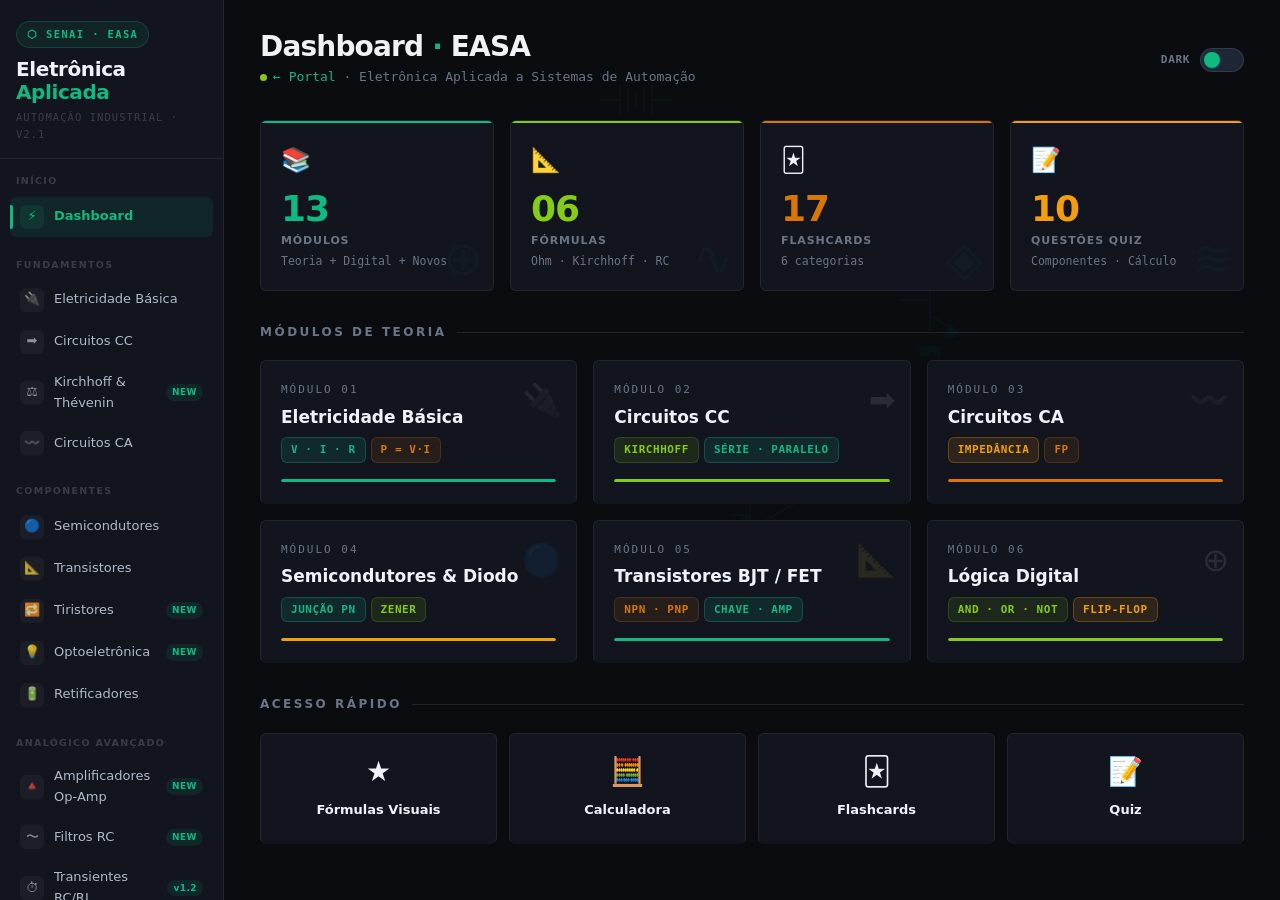
==== commit ec8edde1: "fix: remove inline navigation handlers and centralize event binding" ====
--- a/easa/index.html
+++ b/easa/index.html
@@ -23,13 +23,13 @@
         href="https://fonts.googleapis.com/css2?family=Inter:wght@400;600;700;800&family=JetBrains+Mono:wght@400;600;700&family=Share+Tech+Mono&display=swap">
 
   <!-- 2. Tokens compartilhados (DEVE vir ANTES de tudo mais) -->
-  <link rel="stylesheet" href="../shared/tokens.css">
+  <link rel="stylesheet" href="../src/styles/shared/tokens.css">
 
   <!-- 3. Componentes compartilhados -->
-  <link rel="stylesheet" href="../shared/components.css">
+  <link rel="stylesheet" href="../src/styles/shared/components.css">
 
   <!-- 4. Estilo do EASA (não usa _design-system.css — tem sidebar própria) -->
-  <link rel="stylesheet" href="style.css">
+  <link rel="stylesheet" href="../src/styles/modules/easa.css">
 </head>
 <body class="ds-bg-grid">
 
@@ -110,7 +110,7 @@
 
   <!-- Overlay dentro do .app para ficar no mesmo stacking context que a sidebar -->
   <!-- (sidebar z-index:100 > overlay z-index:98, ambos dentro do .app z-index:1) -->
-  <div class="sidebar-overlay" id="sidebar-overlay" onclick="closeSidebar()"></div>
+  <div class="sidebar-overlay" id="sidebar-overlay"></div>
 
   <!-- ── SIDEBAR ──────────────────────────────────────── -->
   <aside class="sidebar">
@@ -123,60 +123,60 @@
     <nav>
       <div class="nav-section">
         <div class="nav-label">Início</div>
-        <div class="nav-item active" data-page="dashboard" onclick="goTo('dashboard',this)">
+        <div class="nav-item active" data-page="dashboard">
           <div class="nav-icon">⚡</div> Dashboard
         </div>
       </div>
 
       <div class="nav-section">
         <div class="nav-label">Fundamentos</div>
-        <div class="nav-item" data-page="fund-eletrica" onclick="goTo('fund-eletrica',this)">
+        <div class="nav-item" data-page="fund-eletrica">
           <div class="nav-icon">🔌</div> Eletricidade Básica
         </div>
-        <div class="nav-item" data-page="cc" onclick="goTo('cc',this)">
+        <div class="nav-item" data-page="cc">
           <div class="nav-icon">➡️</div> Circuitos CC
         </div>
-        <div class="nav-item" data-page="kirchhoff" onclick="goTo('kirchhoff',this)">
+        <div class="nav-item" data-page="kirchhoff">
           <div class="nav-icon">⚖️</div> Kirchhoff & Thévenin
           <span class="nav-badge">NEW</span>
         </div>
-        <div class="nav-item" data-page="ca" onclick="goTo('ca',this)">
+        <div class="nav-item" data-page="ca">
           <div class="nav-icon">〰️</div> Circuitos CA
         </div>
       </div>
 
       <div class="nav-section">
         <div class="nav-label">Componentes</div>
-        <div class="nav-item" data-page="semicond" onclick="goTo('semicond',this)">
+        <div class="nav-item" data-page="semicond">
           <div class="nav-icon">🔵</div> Semicondutores
         </div>
-        <div class="nav-item" data-page="transistor" onclick="goTo('transistor',this)">
+        <div class="nav-item" data-page="transistor">
           <div class="nav-icon">📐</div> Transistores
         </div>
-        <div class="nav-item" data-page="tiristor" onclick="goTo('tiristor',this)">
+        <div class="nav-item" data-page="tiristor">
           <div class="nav-icon">🔁</div> Tiristores
           <span class="nav-badge">NEW</span>
         </div>
-        <div class="nav-item" data-page="opto" onclick="goTo('opto',this)">
+        <div class="nav-item" data-page="opto">
           <div class="nav-icon">💡</div> Optoeletrônica
           <span class="nav-badge">NEW</span>
         </div>
-        <div class="nav-item" data-page="retificador" onclick="goTo('retificador',this)">
+        <div class="nav-item" data-page="retificador">
           <div class="nav-icon">🔋</div> Retificadores
         </div>
       </div>
 
       <div class="nav-section">
         <div class="nav-label">Analógico Avançado</div>
-        <div class="nav-item" data-page="amp" onclick="goTo('amp',this)">
+        <div class="nav-item" data-page="amp">
           <div class="nav-icon">🔺</div> Amplificadores Op-Amp
           <span class="nav-badge">NEW</span>
         </div>
-        <div class="nav-item" data-page="filtros" onclick="goTo('filtros',this)">
+        <div class="nav-item" data-page="filtros">
           <div class="nav-icon">〜</div> Filtros RC
           <span class="nav-badge">NEW</span>
         </div>
-        <div class="nav-item" data-page="rcrl" onclick="goTo('rcrl',this)">
+        <div class="nav-item" data-page="rcrl">
           <div class="nav-icon">⏱</div> Transientes RC/RL
           <span class="nav-badge">v1.2</span>
         </div>
@@ -184,13 +184,13 @@
 
       <div class="nav-section">
         <div class="nav-label">Digital</div>
-        <div class="nav-item" data-page="numeracao" onclick="goTo('numeracao',this)">
+        <div class="nav-item" data-page="numeracao">
           <div class="nav-icon">01</div> Sistemas Numéricos
         </div>
-        <div class="nav-item" data-page="logica" onclick="goTo('logica',this)">
+        <div class="nav-item" data-page="logica">
           <div class="nav-icon">⊕</div> Lógica Digital
         </div>
-        <div class="nav-item" data-page="conv" onclick="goTo('conv',this)">
+        <div class="nav-item" data-page="conv">
           <div class="nav-icon">⇌</div> Conversores A/D · D/A
           <span class="nav-badge">v1.3</span>
         </div>
@@ -198,23 +198,23 @@
 
       <div class="nav-section">
         <div class="nav-label">Prática</div>
-        <div class="nav-item" data-page="formulas" onclick="goTo('formulas',this)">
+        <div class="nav-item" data-page="formulas">
           <div class="nav-icon">★</div> Fórmulas Visuais
         </div>
-        <div class="nav-item" data-page="calc" onclick="goTo('calc',this)">
+        <div class="nav-item" data-page="calc">
           <div class="nav-icon">🧮</div> Calculadora
         </div>
-        <div class="nav-item" data-page="flashcards" onclick="goTo('flashcards',this)">
+        <div class="nav-item" data-page="flashcards">
           <div class="nav-icon">🃏</div> Flashcards
         </div>
-        <div class="nav-item" data-page="quiz" onclick="goTo('quiz',this)">
+        <div class="nav-item" data-page="quiz">
           <div class="nav-icon">📝</div> Quiz
         </div>
       </div>
 
       <div class="nav-section">
         <div class="nav-label">Meta</div>
-        <div class="nav-item" data-page="updates" onclick="goTo('updates',this)">
+        <div class="nav-item" data-page="updates">
           <div class="nav-icon">📋</div> Atualizações
         </div>
       </div>
@@ -226,14 +226,14 @@
 
     <!-- Topbar -->
     <div class="topbar">
-      <div class="menu-btn" onclick="toggleSidebar()" title="Menu" id="menu-btn">☰</div>
+      <div class="menu-btn" title="Menu" id="menu-btn">☰</div>
       <div class="topbar-left">
         <h1 id="page-title">Dashboard <span>·</span> EASA</h1>
         <p><span class="live-dot"></span><a href="../index.html" class="portal-back-link" title="Voltar ao Portal">← Portal</a> · Eletrônica Aplicada a Sistemas de Automação</p>
       </div>
       <div class="topbar-right">
         <span class="theme-label" id="theme-lbl">DARK</span>
-        <div class="theme-toggle" onclick="toggleTheme()" title="Alternar tema"></div>
+        <div class="theme-toggle" title="Alternar tema"></div>
       </div>
     </div>
 
@@ -274,7 +274,7 @@
 
       <div class="section-title">Módulos de Teoria</div>
       <div class="modules-grid">
-        <div class="module-card" onclick="goTo('fund-eletrica',document.querySelector('[data-page=\"fund-eletrica\"]'))">
+        <div class="module-card" data-page="fund-eletrica" role="button" tabindex="0">
           <div class="mod-circuit">🔌</div>
           <div class="mod-num">MÓDULO 01</div>
           <div class="mod-title">Eletricidade Básica</div>
@@ -284,7 +284,7 @@
           </div>
           <div class="mod-bar"><div class="mod-bar-fill" style="width:100%"></div></div>
         </div>
-        <div class="module-card" onclick="goTo('cc',document.querySelector('[data-page=\"cc\"]'))">
+        <div class="module-card" data-page="cc" role="button" tabindex="0">
           <div class="mod-circuit">➡️</div>
           <div class="mod-num">MÓDULO 02</div>
           <div class="mod-title">Circuitos CC</div>
@@ -294,7 +294,7 @@
           </div>
           <div class="mod-bar"><div class="mod-bar-fill" style="width:100%"></div></div>
         </div>
-        <div class="module-card" onclick="goTo('ca',document.querySelector('[data-page=\"ca\"]'))">
+        <div class="module-card" data-page="ca" role="button" tabindex="0">
           <div class="mod-circuit">〰️</div>
           <div class="mod-num">MÓDULO 03</div>
           <div class="mod-title">Circuitos CA</div>
@@ -304,7 +304,7 @@
           </div>
           <div class="mod-bar"><div class="mod-bar-fill" style="width:100%"></div></div>
         </div>
-        <div class="module-card" onclick="goTo('semicond',document.querySelector('[data-page=\"semicond\"]'))">
+        <div class="module-card" data-page="semicond" role="button" tabindex="0">
           <div class="mod-circuit">🔵</div>
           <div class="mod-num">MÓDULO 04</div>
           <div class="mod-title">Semicondutores & Diodo</div>
@@ -314,7 +314,7 @@
           </div>
           <div class="mod-bar"><div class="mod-bar-fill" style="width:100%"></div></div>
         </div>
-        <div class="module-card" onclick="goTo('transistor',document.querySelector('[data-page=\"transistor\"]'))">
+        <div class="module-card" data-page="transistor" role="button" tabindex="0">
           <div class="mod-circuit">📐</div>
           <div class="mod-num">MÓDULO 05</div>
           <div class="mod-title">Transistores BJT / FET</div>
@@ -324,7 +324,7 @@
           </div>
           <div class="mod-bar"><div class="mod-bar-fill" style="width:100%"></div></div>
         </div>
-        <div class="module-card" onclick="goTo('logica',document.querySelector('[data-page=\"logica\"]'))">
+        <div class="module-card" data-page="logica" role="button" tabindex="0">
           <div class="mod-circuit">⊕</div>
           <div class="mod-num">MÓDULO 06</div>
           <div class="mod-title">Lógica Digital</div>
@@ -338,19 +338,19 @@
 
       <div class="section-title">Acesso Rápido</div>
       <div style="display:grid;grid-template-columns:repeat(4,1fr);gap:12px">
-        <div class="module-card" onclick="goTo('formulas',document.querySelector('[data-page=\"formulas\"]'))" style="text-align:center;padding:16px">
+        <div class="module-card" data-page="formulas" style="text-align:center;padding:16px" role="button" tabindex="0">
           <div style="font-size:28px;margin-bottom:8px">★</div>
           <div class="mod-title" style="font-size:13px">Fórmulas Visuais</div>
         </div>
-        <div class="module-card" onclick="goTo('calc',document.querySelector('[data-page=\"calc\"]'))" style="text-align:center;padding:16px">
+        <div class="module-card" data-page="calc" style="text-align:center;padding:16px" role="button" tabindex="0">
           <div style="font-size:28px;margin-bottom:8px">🧮</div>
           <div class="mod-title" style="font-size:13px">Calculadora</div>
         </div>
-        <div class="module-card" onclick="goTo('flashcards',document.querySelector('[data-page=\"flashcards\"]'))" style="text-align:center;padding:16px">
+        <div class="module-card" data-page="flashcards" style="text-align:center;padding:16px" role="button" tabindex="0">
           <div style="font-size:28px;margin-bottom:8px">🃏</div>
           <div class="mod-title" style="font-size:13px">Flashcards</div>
         </div>
-        <div class="module-card" onclick="goTo('quiz',document.querySelector('[data-page=\"quiz\"]'))" style="text-align:center;padding:16px">
+        <div class="module-card" data-page="quiz" style="text-align:center;padding:16px" role="button" tabindex="0">
           <div style="font-size:28px;margin-bottom:8px">📝</div>
           <div class="mod-title" style="font-size:13px">Quiz</div>
         </div>
@@ -1682,7 +1682,8 @@
   </main>
 </div>
 
-<script src="data.js"></script>
-<script src="app.js"></script>
+<script src="../src/components/navigation.js"></script>
+<script src="../src/modules/easa/data.js"></script>
+<script src="../src/modules/easa/app.js"></script>
 </body>
 </html>
--- a/src/styles/shared/tokens.css
+++ b/src/styles/shared/tokens.css
@@ -0,0 +1,184 @@
+/* ════════════════════════════════════════════════════════════════
+   SENAI PORTAL — shared/tokens.css  v1.0
+   ARQUIVO NOVO — criar em portal_senai/shared/tokens.css
+
+   Fonte única de verdade para tokens compartilhados entre
+   index.html (portal), senai-mvf/ e easa/.
+
+   Ordem de import em cada HTML:
+     1. shared/tokens.css   (ou ../shared/tokens.css nas subpastas)
+     2. shared/components.css
+     3. style.css do app
+   ════════════════════════════════════════════════════════════════ */
+
+/* ── TEMA ESCURO (padrão) ─────────────────────────────────── */
+:root {
+  /* Superfícies */
+  --bg-base:     #0a0c10;
+  --bg-surface:  #12151e;
+  --bg-elevated: #181d28;
+  --bg-overlay:  #1e2535;
+  --bg-glass:    rgba(255,255,255,0.055);
+  --bg-glass-hv: rgba(255,255,255,0.09);
+
+  /* Bordas */
+  --border-subtle:  rgba(255,255,255,0.07);
+  --border-default: rgba(255,255,255,0.10);
+  --border-strong:  rgba(255,255,255,0.18);
+
+  /* Texto */
+  --text-primary:   #f0f2f8;
+  --text-secondary: #b0bac8;
+  --text-tertiary:  #6a7585;
+  --text-disabled:  #383d45;
+
+  /* Tipografia */
+  --font-sans: 'Inter', system-ui, -apple-system, sans-serif;
+  --font-mono: 'JetBrains Mono', 'IBM Plex Mono', monospace;
+
+  /* Radius */
+  --radius-xs:   6px;
+  --radius-sm:  10px;
+  --radius-md:  14px;
+  --radius-lg:  18px;
+  --radius-pill: 99px;
+
+  /* Sombras */
+  --shadow-sm: 0 2px 12px rgba(0,0,0,0.35);
+  --shadow-md: 0 4px 24px rgba(0,0,0,0.45);
+  --shadow-lg: 0 12px 40px rgba(0,0,0,0.55);
+
+  /* Duração de transições */
+  --dur-fast:   150ms;
+  --dur-base:   220ms;
+  --ease:       cubic-bezier(0.4,0,0.2,1);
+  --ease-spring:cubic-bezier(0.34,1.56,0.64,1);
+
+  /* Acentos padrão (MVF ciano — sobrescritos por [data-module]) */
+  --mod-accent:      #00d4ff;
+  --mod-secondary:   #00ff9d;
+  --mod-alert:       #ffc040;
+  --mod-soft:        rgba(0,212,255,0.10);
+  --mod-glow:        rgba(0,212,255,0.25);
+  --mod-card-border: rgba(0,212,255,0.20);
+
+  /* Portal raiz */
+  --portal-base: #a78bfa;
+  --portal-soft: rgba(167,139,250,0.12);
+  --portal-glow: rgba(167,139,250,0.22);
+}
+
+/* ── TEMA CLARO — ÚNICO SELETOR para os 3 apps ─────────────
+   O portal, MVF e EASA usam document.documentElement.dataset.theme
+   portanto este seletor [data-theme="light"] é o único necessário.
+   NÃO usar html.light — era a causa do bug de sincronização.     */
+[data-theme="light"] {
+  --bg-base:     #f0f4fb;
+  --bg-surface:  #ffffff;
+  --bg-elevated: #f8f8f8;
+  --bg-overlay:  #eef2f9;
+  --bg-glass:    rgba(0,0,0,0.04);
+  --bg-glass-hv: rgba(0,0,0,0.07);
+
+  --border-subtle:  rgba(0,0,0,0.06);
+  --border-default: rgba(0,0,0,0.10);
+  --border-strong:  rgba(0,0,0,0.18);
+
+  --text-primary:   #0d1117;
+  --text-secondary: #374151;
+  --text-tertiary:  #6b7280;
+  --text-disabled:  #9ca3af;
+
+  --shadow-sm: 0 2px 12px rgba(0,0,0,0.08);
+  --shadow-md: 0 4px 24px rgba(0,0,0,0.12);
+  --shadow-lg: 0 12px 40px rgba(0,0,0,0.14);
+}
+
+/* ── ACENTOS POR MÓDULO ──────────────────────────────────── */
+[data-module="mvf"] {
+  --mod-accent:      #00d4ff;
+  --mod-secondary:   #00ff9d;
+  --mod-alert:       #ffc040;
+  --mod-soft:        rgba(0,212,255,0.10);
+  --mod-glow:        rgba(0,212,255,0.25);
+  --mod-card-border: rgba(0,212,255,0.20);
+}
+
+[data-module="easa"] {
+  --mod-accent:      #10b981;
+  --mod-secondary:   #84cc16;
+  --mod-alert:       #d97706;
+  --mod-soft:        rgba(16,185,129,0.10);
+  --mod-glow:        rgba(16,185,129,0.25);
+  --mod-card-border: rgba(16,185,129,0.20);
+}
+
+/* Acentos light por módulo */
+[data-theme="light"] [data-module="mvf"],
+[data-theme="light"][data-module="mvf"] {
+  --mod-accent:      #0284c7;
+  --mod-soft:        rgba(2,132,199,0.10);
+  --mod-glow:        rgba(2,132,199,0.20);
+  --mod-card-border: rgba(2,132,199,0.22);
+}
+
+[data-theme="light"] [data-module="easa"],
+[data-theme="light"][data-module="easa"] {
+  --mod-accent:      #059669;
+  --mod-soft:        rgba(5,150,105,0.10);
+  --mod-glow:        rgba(5,150,105,0.20);
+  --mod-card-border: rgba(5,150,105,0.22);
+}
+
+/* ── RESET MÍNIMO COMPARTILHADO ──────────────────────────── */
+*, *::before, *::after { box-sizing: border-box; margin: 0; padding: 0; }
+html, body { height: 100%; }
+
+body {
+  font-family: var(--font-sans);
+  font-feature-settings: 'cv02','cv03','cv04','cv11';
+  -webkit-font-smoothing: antialiased;
+  text-rendering: optimizeLegibility;
+  background: var(--bg-base);
+  color: var(--text-primary);
+  overflow-x: hidden;
+  line-height: 1.65;
+}
+
+::-webkit-scrollbar       { width: 5px; height: 5px; }
+::-webkit-scrollbar-track { background: transparent; }
+::-webkit-scrollbar-thumb { background: var(--border-default); border-radius: var(--radius-pill); }
+
+:focus-visible {
+  outline: 2px solid var(--mod-accent);
+  outline-offset: 2px;
+  border-radius: var(--radius-xs);
+}
+
+/* ── GRIDS RESPONSIVOS ──────────────────────────────────── */
+.grid   { display: grid; gap: 12px; }
+.grid-2 { grid-template-columns: repeat(auto-fit, minmax(240px,1fr)); }
+.grid-3 { grid-template-columns: repeat(auto-fit, minmax(200px,1fr)); }
+.grid-4 { grid-template-columns: repeat(auto-fit, minmax(150px,1fr)); }
+
+/* ── ANIMAÇÕES COMPARTILHADAS ───────────────────────────── */
+@keyframes fadeUp {
+  from { opacity:0; transform:translateY(12px); }
+  to   { opacity:1; transform:translateY(0); }
+}
+@keyframes spin        { to { transform:rotate(360deg); } }
+@keyframes pulse-dot {
+  0%,100% { box-shadow:0 0 0   0   var(--mod-glow); }
+  50%     { box-shadow:0 0 8px 3px var(--mod-glow); }
+}
+@keyframes stv-fill {
+  0%   { opacity:.8; transform:scaleY(1); }
+  100% { opacity:.5; transform:scaleY(.88); }
+}
+
+@media (prefers-reduced-motion: reduce) {
+  *, *::before, *::after {
+    animation: none !important;
+    transition-duration: 0.01ms !important;
+  }
+}
--- a/src/styles/shared/components.css
+++ b/src/styles/shared/components.css
@@ -0,0 +1,255 @@
+/* ════════════════════════════════════════════════════════════════
+   SENAI PORTAL — shared/components.css  v1.0
+   ARQUIVO NOVO — criar em portal_senai/shared/components.css
+
+   Componentes canônicos: flashcard, quiz, tabela, tags, calc, alerts.
+   Importar APÓS tokens.css e ANTES do style.css de cada app.
+   ════════════════════════════════════════════════════════════════ */
+
+/* ══ § 1 — SISTEMA DE TAGS (namespace por [data-module]) ══════
+   Resolve o conflito onde .tag-cyan era ciano no MVF e verde no
+   EASA. Agora cada módulo tem seu próprio contexto via seletor pai.
+   ════════════════════════════════════════════════════════════════ */
+.tag {
+  display: inline-block;
+  padding: 3px 9px;
+  border-radius: var(--radius-xs);
+  font-size: 11px;
+  font-weight: 700;
+  letter-spacing: 0.05em;
+  text-transform: uppercase;
+  font-family: var(--font-mono);
+  border: 1px solid transparent;
+}
+
+/* ── Tags no contexto MVF ── */
+[data-module="mvf"] .tag-cyan    { background:rgba(0,212,255,.12); color:var(--mod-accent);    border-color:rgba(0,212,255,.28); }
+[data-module="mvf"] .tag-green   { background:rgba(0,255,157,.08); color:var(--mod-secondary); border-color:rgba(0,255,157,.20); }
+[data-module="mvf"] .tag-yellow  { background:rgba(255,192,64,.10);color:var(--mod-alert);     border-color:rgba(255,192,64,.22); }
+[data-module="mvf"] .tag-orange  { background:rgba(255,144,64,.10);color:#ff9040;              border-color:rgba(255,144,64,.25); }
+[data-module="mvf"] .tag-red     { background:rgba(255,85,102,.10);color:#ff5566;              border-color:rgba(255,85,102,.22); }
+[data-module="mvf"] .tag-purple  { background:rgba(192,132,255,.10);color:#c084ff;             border-color:rgba(192,132,255,.22); }
+
+/* Aliases semânticos MVF (variáveis de processo) */
+[data-module="mvf"] .tag-pressao    { background:rgba(0,212,255,.12);  color:var(--mod-accent);    border-color:rgba(0,212,255,.28); }
+[data-module="mvf"] .tag-nivel      { background:rgba(0,255,157,.10);  color:var(--mod-secondary); border-color:rgba(0,255,157,.22); }
+[data-module="mvf"] .tag-vazao      { background:rgba(255,192,64,.10); color:var(--mod-alert);     border-color:rgba(255,192,64,.22); }
+[data-module="mvf"] .tag-temperatura{ background:rgba(192,132,255,.10);color:#c084ff;             border-color:rgba(192,132,255,.22); }
+
+/* ── Tags no contexto EASA ── */
+[data-module="easa"] .tag-cyan    { background:rgba(16,185,129,.12); color:var(--mod-accent);    border-color:rgba(16,185,129,.28); }
+[data-module="easa"] .tag-green   { background:rgba(132,204,22,.10); color:var(--mod-secondary); border-color:rgba(132,204,22,.20); }
+[data-module="easa"] .tag-orange  { background:rgba(217,119,6,.10);  color:var(--mod-alert);     border-color:rgba(217,119,6,.22); }
+[data-module="easa"] .tag-yellow  { background:rgba(245,158,11,.12); color:#f59e0b;              border-color:rgba(245,158,11,.28); }
+[data-module="easa"] .tag-red     { background:rgba(239,68,68,.10);  color:#ef4444;              border-color:rgba(239,68,68,.22); }
+
+/* Light mode overrides */
+[data-theme="light"] [data-module="mvf"]  .tag-cyan  { background:rgba(0,153,204,.10); }
+[data-theme="light"] [data-module="easa"] .tag-cyan  { background:rgba(5,150,105,.10); }
+
+
+/* ══ § 2 — FLASHCARD (3D flip unificado) ══════════════════════
+   Substitui .fc-wrap/.fc-inner/.fc-f/.fc-b do MVF
+   e  .flashcard-wrap/.flashcard/.flashcard-front/.flashcard-back do EASA.
+   ════════════════════════════════════════════════════════════════ */
+.flashcard-scene {
+  perspective: 1000px;
+  width: 100%;
+  max-width: 620px;
+  min-height: 200px;
+  cursor: pointer;
+  margin: 0 auto 24px;
+  user-select: none;
+  -webkit-tap-highlight-color: transparent;
+}
+
+.flashcard {
+  width: 100%;
+  height: 100%;
+  min-height: inherit;
+  position: relative;
+  transform-style: preserve-3d;
+  transition: transform 0.55s cubic-bezier(0.4,0,0.2,1);
+}
+
+.flashcard.is-flipped { transform: rotateY(180deg); }
+
+.flashcard-front,
+.flashcard-back {
+  position: absolute;
+  inset: 0;
+  backface-visibility: hidden;
+  -webkit-backface-visibility: hidden;
+  border-radius: var(--radius-md);
+  padding: 28px 32px;
+  display: flex;
+  flex-direction: column;
+  align-items: center;
+  justify-content: center;
+  text-align: center;
+  border: 1px solid var(--border-default);
+  background: var(--bg-surface);
+  min-height: 200px;
+}
+
+.flashcard-front { border-top: 3px solid var(--mod-accent); }
+.flashcard-back  { border-top: 3px solid var(--mod-secondary); background: var(--bg-elevated); transform: rotateY(180deg); }
+
+.flashcard-category { font-size:10px; text-transform:uppercase; letter-spacing:1.5px; color:var(--text-tertiary); font-family:var(--font-mono); margin-bottom:10px; }
+.flashcard-question { font-size:15px; font-weight:500; color:var(--text-primary); line-height:1.5; }
+.flashcard-answer   { font-family:var(--font-mono); font-size:20px; color:var(--mod-secondary); margin-bottom:8px; }
+.flashcard-answer-detail { font-size:13px; color:var(--text-secondary); line-height:1.6; }
+.flashcard-hint     { font-size:11px; color:var(--text-tertiary); margin-top:12px; font-family:var(--font-mono); }
+
+.flashcard-nav { display:flex; align-items:center; justify-content:space-between; gap:12px; margin-bottom:12px; }
+.flashcard-progress-bar  { flex:1; height:3px; background:var(--border-subtle); border-radius:var(--radius-pill); overflow:hidden; }
+.flashcard-progress-fill { height:100%; background:var(--mod-accent); border-radius:var(--radius-pill); transition:width .3s ease; }
+.flashcard-counter  { font-size:12px; color:var(--text-tertiary); font-family:var(--font-mono); white-space:nowrap; }
+.flashcard-actions  { display:flex; gap:8px; justify-content:center; flex-wrap:wrap; margin-top:10px; }
+
+
+/* ══ § 3 — QUIZ OPTION (substitui .qz-opt e .quiz-option) ════ */
+.quiz-card { background:var(--bg-surface); border:1px solid var(--border-default); border-radius:var(--radius-md); padding:28px 32px; box-shadow:var(--shadow-sm); }
+.quiz-meta { font-size:11px; color:var(--text-tertiary); font-family:var(--font-mono); margin-bottom:10px; }
+.quiz-question { font-size:16px; font-weight:600; line-height:1.55; margin-bottom:18px; color:var(--text-primary); }
+
+.quiz-option {
+  padding: 12px 16px;
+  border: 1px solid var(--border-default);
+  border-radius: var(--radius-sm);
+  margin-bottom: 8px;
+  cursor: pointer;
+  font-size: 13px;
+  color: var(--text-secondary);
+  display: flex;
+  gap: 10px;
+  align-items: flex-start;
+  background: transparent;
+  font-family: var(--font-sans);
+  width: 100%;
+  text-align: left;
+  transition: border-color var(--dur-fast) var(--ease), background var(--dur-fast) var(--ease), color var(--dur-fast) var(--ease);
+}
+
+.quiz-option:hover:not(.is-disabled) { border-color:var(--mod-accent); background:var(--mod-soft); color:var(--text-primary); }
+.quiz-option.is-correct { border-color:var(--mod-secondary); background:rgba(0,255,157,.06); color:var(--mod-secondary); pointer-events:none; }
+.quiz-option.is-wrong   { border-color:#ff5566; background:rgba(255,85,102,.06); color:#ff7080; pointer-events:none; }
+.quiz-option.is-disabled{ pointer-events:none; opacity:.45; filter:saturate(.3); }
+.quiz-option-letter { font-family:var(--font-mono); font-size:11px; color:var(--text-tertiary); min-width:16px; margin-top:1px; flex-shrink:0; }
+
+.quiz-feedback { padding:12px 16px; border-radius:var(--radius-sm); font-size:13px; margin-top:12px; line-height:1.65; border:1px solid; }
+.quiz-feedback.is-correct { background:rgba(0,255,157,.06); border-color:rgba(0,255,157,.20); color:var(--mod-secondary); }
+.quiz-feedback.is-wrong   { background:rgba(255,85,102,.06); border-color:rgba(255,85,102,.20); color:#ff7080; }
+
+.quiz-progress       { display:flex; align-items:center; gap:14px; margin-bottom:24px; }
+.quiz-progress-bar   { flex:1; height:4px; background:var(--bg-overlay); border-radius:var(--radius-pill); overflow:hidden; }
+.quiz-progress-fill  { height:100%; background:var(--mod-accent); border-radius:var(--radius-pill); transition:width .5s ease; }
+.quiz-progress-label { font-size:12px; color:var(--text-tertiary); font-family:var(--font-mono); white-space:nowrap; }
+.quiz-score          { text-align:center; padding:40px; background:var(--bg-surface); border:1px solid var(--border-default); border-radius:var(--radius-md); }
+.quiz-score-number   { font-size:56px; font-weight:700; color:var(--mod-accent); font-family:var(--font-mono); line-height:1; }
+
+
+/* ══ § 4 — DATA TABLE (substitui .tbl e .comp-table) ═════════ */
+.data-table { width:100%; border-collapse:collapse; font-size:13px; }
+
+.data-table th {
+  background: var(--mod-soft);
+  color: var(--mod-accent);
+  padding: 10px 14px;
+  text-align: left;
+  font-size: 11px;
+  font-weight: 700;
+  text-transform: uppercase;
+  letter-spacing: 0.08em;
+  font-family: var(--font-mono);
+  border-bottom: 2px solid var(--mod-accent);
+}
+
+.data-table td { padding:10px 14px; border-bottom:1px solid var(--border-subtle); color:var(--text-secondary); vertical-align:top; line-height:1.55; }
+.data-table td:first-child { font-family:var(--font-mono); color:var(--text-primary); font-weight:600; }
+.data-table tr:last-child td { border-bottom:none; }
+.data-table tr:hover td { background:var(--bg-glass); }
+
+.data-table-wrap { overflow-x:auto; -webkit-overflow-scrolling:touch; border-radius:var(--radius-sm); border:1px solid var(--border-subtle); }
+.data-table-wrap .data-table { min-width:480px; }
+
+.data-table .cell-good { color:var(--mod-secondary); font-weight:600; }
+.data-table .cell-warn { color:var(--mod-alert);     font-weight:600; }
+.data-table .cell-bad  { color:#ff5566;               font-weight:600; }
+.data-table .cell-mono { font-family:var(--font-mono); color:var(--mod-accent); }
+
+
+/* ══ § 5 — CALCULADORA (substitui .cb-calc e .calc-card) ═════ */
+.calc-card { background:var(--bg-surface); border:1px solid var(--border-default); border-radius:var(--radius-md); padding:20px 24px; box-shadow:var(--shadow-sm); transition:border-color var(--dur-base) var(--ease); }
+.calc-card:hover { border-color:var(--mod-card-border); }
+
+.calc-label   { font-size:10px; text-transform:uppercase; letter-spacing:1.5px; color:var(--text-tertiary); font-family:var(--font-mono); margin-bottom:4px; display:block; }
+.calc-formula { font-family:var(--font-mono); font-size:14px; color:var(--mod-accent); margin-bottom:16px; opacity:.85; }
+
+.calc-input-row { display:flex; gap:10px; flex-wrap:wrap; align-items:flex-end; margin-bottom:10px; }
+.calc-field { display:flex; flex-direction:column; gap:4px; }
+.calc-field label { font-size:11px; color:var(--text-tertiary); font-family:var(--font-mono); }
+
+.calc-field input {
+  background: var(--bg-base);
+  border: 1px solid var(--border-default);
+  border-radius: var(--radius-xs);
+  padding: 9px 11px;
+  color: var(--text-primary);
+  font-size: 13px;
+  font-family: var(--font-mono);
+  width: 110px;
+  transition: border-color var(--dur-fast) var(--ease);
+}
+.calc-field input:focus          { outline:none; border-color:var(--mod-accent); }
+.calc-field input:disabled       { opacity:.50; background:var(--bg-overlay); cursor:not-allowed; border-color:transparent !important; }
+
+.calc-btn {
+  width:100%; padding:11px 16px; margin-top:4px;
+  background:var(--mod-soft); border:1px solid var(--mod-card-border);
+  border-radius:var(--radius-sm); color:var(--mod-accent);
+  font-size:13px; font-weight:700; letter-spacing:.05em;
+  cursor:pointer; font-family:var(--font-sans); text-transform:uppercase;
+  transition:background var(--dur-fast) var(--ease), box-shadow var(--dur-fast) var(--ease), color var(--dur-fast) var(--ease);
+}
+.calc-btn:hover { background:var(--mod-accent); color:#000; box-shadow:0 4px 16px var(--mod-glow); }
+
+.calc-result { background:var(--mod-soft); border:1px solid var(--mod-card-border); border-radius:var(--radius-sm); padding:11px 16px; font-family:var(--font-mono); font-size:14px; color:var(--mod-accent); margin-top:8px; min-height:42px; }
+
+
+/* ══ § 6 — ALERTAS (substitui .alert.ai/.aw/.ag e .alert-box) */
+.alert { padding:12px 16px; border-radius:var(--radius-sm); font-size:13px; margin:10px 0; line-height:1.6; border:1px solid; display:flex; align-items:flex-start; gap:10px; }
+.alert-icon { font-size:18px; flex-shrink:0; margin-top:1px; }
+.alert-body { flex:1; }
+.alert-body strong { font-weight:700; }
+
+.alert-info    { background:var(--mod-soft);             border-color:var(--mod-card-border); color:var(--mod-accent); }
+.alert-success { background:rgba(0,255,157,.06);          border-color:rgba(0,255,157,.22);    color:#00ff9d; }
+.alert-warn    { background:rgba(255,192,64,.06);         border-color:rgba(255,192,64,.22);   color:#ffc040; }
+.alert-danger  { background:rgba(255,85,102,.06);         border-color:rgba(255,85,102,.22);   color:#ff7080; }
+
+[data-theme="light"] .alert-success { color:#059669; }
+[data-theme="light"] .alert-warn    { color:#d97706; }
+[data-theme="light"] .alert-danger  { color:#dc2626; }
+
+
+/* ══ § 7 — BOTÕES BASE ════════════════════════════════════════ */
+.btn { padding:9px 16px; border:1px solid var(--border-default); border-radius:var(--radius-xs); background:transparent; color:var(--text-secondary); font-size:13px; font-family:var(--font-sans); cursor:pointer; touch-action:manipulation; transition:background var(--dur-fast) var(--ease), color var(--dur-fast) var(--ease), border-color var(--dur-fast) var(--ease); }
+.btn:hover { background:var(--bg-glass); color:var(--text-primary); }
+.btn-accent { border-color:var(--mod-card-border); color:var(--mod-accent); }
+.btn-accent:hover { background:var(--mod-soft); box-shadow:0 2px 12px var(--mod-glow); }
+
+.spinner { width:28px; height:28px; border:2.5px solid var(--border-default); border-top-color:var(--mod-accent); border-radius:50%; animation:spin .7s linear infinite; }
+
+
+/* ══ § 8 — RESPONSIVO ════════════════════════════════════════ */
+@media (max-width:768px) {
+  .flashcard-scene { max-width:100%; }
+  .flashcard-front,
+  .flashcard-back  { padding:20px; }
+  .quiz-card       { padding:18px; }
+  .quiz-option     { font-size:12px; padding:10px 12px; }
+  .calc-field input{ width:88px; font-size:12px; }
+  .data-table th,
+  .data-table td   { padding:8px 10px; font-size:12px; }
+}
--- a/src/styles/modules/easa.css
+++ b/src/styles/modules/easa.css
@@ -0,0 +1,422 @@
+/* ════════════════════════════════════════════════════════════════
+   SENAI · EASA — style.css  v2.2
+   MUDANÇAS v2.2:
+   • Tokens de superfície removidos → vivem em shared/tokens.css
+   • 'Exo 2' removido (fonte nunca foi importada — bug silencioso)
+   • .app usa height:100dvh + @supports fallback (fix iOS sidebar)
+   • .sidebar usa height:100dvh
+   • .stats-grid agora usa auto-fit/minmax → responsivo em tablet
+   • .tag-* com namespace [data-module="easa"] → sem conflito c/ MVF
+   • Transition removida de table/td (fix scroll jank)
+   ════════════════════════════════════════════════════════════════ */
+
+/* ── 1. TOKENS LOCAIS DO EASA ─────────────────────────────── */
+:root {
+  --accent:    var(--mod-accent,    #10b981);
+  --accent2:   var(--mod-secondary, #84cc16);
+  --accent3:   var(--mod-alert,     #d97706);
+  --warn:      #f59e0b;
+  --danger:    #ef4444;
+  --trans:     var(--dur-base, .22s) var(--ease, cubic-bezier(.4,0,.2,1));
+  --radius-sm: var(--radius-xs,  6px);
+  --radius-md: var(--radius-sm, 10px);
+  --radius-lg: var(--radius-md, 14px);
+}
+
+/* Mapeamento de vars locais para tokens do shared */
+:root, [data-theme="dark"] {
+  --bg:     var(--bg-base,     #0a0d11);
+  --bg2:    var(--bg-surface,  #111520);
+  --bg3:    var(--bg-elevated, #181d2a);
+  --bg4:    var(--bg-overlay,  #1e2535);
+  --border: var(--border-default, rgba(255,255,255,.10));
+  --text:   var(--text-primary,   #e2e8f0);
+  --text2:  var(--text-secondary, #94a3b8);
+  --text3:  var(--text-tertiary,  #64748b);
+  --glow:   0 0 20px var(--mod-glow, rgba(16,185,129,.28));
+  --shadow: var(--shadow-md, 0 4px 24px rgba(0,0,0,.5));
+}
+
+[data-theme="light"] {
+  --bg:     var(--bg-base,     #f0f4f8);
+  --bg2:    var(--bg-surface,  #ffffff);
+  --bg3:    var(--bg-elevated, #e8eef5);
+  --bg4:    var(--bg-overlay,  #dde5ef);
+  --border: var(--border-default, rgba(0,100,180,.18));
+  --text:   var(--text-primary,   #0f172a);
+  --text2:  var(--text-secondary, #334155);
+  --text3:  var(--text-tertiary,  #64748b);
+  --glow:   0 0 20px var(--mod-glow, rgba(5,150,105,.22));
+  --shadow: var(--shadow-md, 0 4px 24px rgba(0,0,0,.1));
+}
+
+/* ── 2. RESET & BASE ──────────────────────────────────────── */
+html { font-size: 16px; }
+
+body {
+  font-family: var(--font-sans, 'Inter', system-ui, sans-serif);
+  /* 'Exo 2' REMOVIDO — fonte nunca importada, causava fallback silencioso */
+  background: var(--bg);
+  color:      var(--text);
+  min-height: 100vh;
+  overflow-x: hidden;
+  line-height: 1.6;
+}
+
+.pcb-symbols {
+  position:       fixed;
+  inset:          0;
+  z-index:        0;
+  overflow:       hidden;
+  opacity:        0.03;
+  pointer-events: none;
+}
+[data-theme="light"] .pcb-symbols { opacity: 0.02; }
+
+/* ── 3. LAYOUT ────────────────────────────────────────────── */
+.app {
+  display:    flex;
+  height:     100dvh; /* fix iOS Safari overflow */
+  position:   relative;
+  z-index:    1;
+}
+@supports not (height: 100dvh) {
+  .app { height: 100vh; }
+}
+
+/* SIDEBAR ─────────────────────────────────────────────────── */
+.sidebar {
+  width:      var(--ds-sidebar-width, 224px);
+  min-width:  var(--ds-sidebar-width, 224px);
+  height:     100dvh; /* fix iOS Safari */
+  background: var(--bg-surface, #191c21);
+  border-right:1px solid var(--border-subtle, rgba(255,255,255,.06));
+  display:    flex;
+  flex-direction: column;
+  position:   sticky;
+  top:        0;
+  overflow-y: auto;
+  overflow-x: hidden;
+  z-index:    30;
+  transition: background-color var(--trans), border-color var(--trans),
+              width var(--trans), min-width var(--trans);
+}
+@supports not (height: 100dvh) {
+  .sidebar { height: 100vh; }
+}
+
+.sidebar-logo {
+  padding:      20px 16px 16px;
+  border-bottom:1px solid var(--border-subtle, rgba(255,255,255,.06));
+  flex-shrink:  0;
+}
+
+.logo-badge {
+  display:inline-flex; align-items:center; gap:8px;
+  font-family:'JetBrains Mono',monospace; font-size:10.5px;
+  font-weight:700; letter-spacing:.13em; text-transform:uppercase;
+  color:var(--accent); background:var(--mod-soft,rgba(16,185,129,.10));
+  border:1px solid var(--mod-card-border,rgba(16,185,129,.20));
+  padding:4px 10px; border-radius:var(--radius-pill,99px); margin-bottom:10px;
+}
+
+.logo-title { font-size:20px; font-weight:800; line-height:1.15; letter-spacing:-.02em; color:var(--text); }
+.logo-title span { color:var(--accent); }
+.logo-sub { font-size:10.5px; color:var(--text-disabled,#383d45); font-family:'JetBrains Mono',monospace; letter-spacing:.10em; margin-top:5px; text-transform:uppercase; }
+
+.nav-section { padding:14px 10px 4px; }
+.nav-label   { font-size:9.5px; font-weight:700; letter-spacing:.14em; text-transform:uppercase; color:var(--text-disabled,#383d45); padding:0 6px 4px; margin-bottom:4px; display:block; }
+
+.nav-item {
+  display:flex; align-items:center; gap:10px; padding:8px 10px;
+  border-radius:var(--radius-xs,6px); cursor:pointer; margin-bottom:2px;
+  color:var(--text-secondary,#8a9099); font-size:13px; font-weight:450;
+  background:none; border:none; width:100%; text-align:left; position:relative;
+  transition:color 150ms, background 150ms;
+  -webkit-tap-highlight-color:transparent; user-select:none;
+}
+.nav-item::before {
+  content:''; position:absolute; left:0; top:50%; transform:translateY(-50%) scaleY(0);
+  width:3px; height:60%; border-radius:0 2px 2px 0; background:var(--accent);
+  transition:transform 220ms cubic-bezier(.34,1.56,.64,1);
+}
+.nav-item:hover { background:var(--bg-glass,rgba(255,255,255,.05)); color:var(--text-primary,#edf0f4); }
+.nav-item.active { background:var(--mod-soft,rgba(16,185,129,.10)); color:var(--accent); font-weight:600; }
+.nav-item.active::before { transform:translateY(-50%) scaleY(1); }
+
+.nav-icon { width:24px; height:24px; display:flex; align-items:center; justify-content:center; background:var(--bg-glass,rgba(255,255,255,.05)); border-radius:var(--radius-xs,6px); font-size:13px; flex-shrink:0; opacity:.75; transition:opacity 150ms, background 150ms; }
+.nav-item.active .nav-icon,
+.nav-item:hover  .nav-icon { opacity:1; background:var(--mod-soft,rgba(16,185,129,.10)); }
+
+.nav-badge { margin-left:auto; font-size:9px; font-weight:700; letter-spacing:.05em; background:var(--mod-soft,rgba(16,185,129,.10)); color:var(--accent); padding:1px 6px; border-radius:var(--radius-pill,99px); }
+
+/* MAIN ────────────────────────────────────────────────────── */
+.main { flex:1; padding:32px 36px; overflow-y:auto; min-width:0; position:relative; z-index:2; }
+
+/* Sidebar overlay (mobile) */
+.sidebar-overlay { display:none; position:fixed; inset:0; background:rgba(0,0,0,.6); backdrop-filter:blur(3px); z-index:98; opacity:0; visibility:hidden; pointer-events:none; transition:opacity .22s, visibility .22s; }
+.sidebar-overlay.show { opacity:1; visibility:visible; pointer-events:auto; }
+
+/* TOPBAR ──────────────────────────────────────────────────── */
+.topbar { display:flex; align-items:center; justify-content:space-between; margin-bottom:32px; gap:12px; }
+.topbar-left h1   { font-size:clamp(22px,3vw,28px); font-weight:800; letter-spacing:-.03em; line-height:1.1; }
+.topbar-left h1 span { color:var(--accent); }
+.topbar-left p    { font-size:13px; color:var(--text3); font-family:'JetBrains Mono',monospace; margin-top:4px; }
+
+.portal-back-link { color:var(--accent); text-decoration:none; transition:opacity .15s; }
+.portal-back-link:hover { opacity:.75; }
+
+.topbar-right  { display:flex; align-items:center; gap:10px; flex-shrink:0; }
+.theme-toggle  { width:44px; height:24px; background:var(--bg4); border:1px solid var(--border-default,rgba(255,255,255,.10)); border-radius:12px; cursor:pointer; position:relative; }
+.theme-toggle::after { content:''; position:absolute; left:3px; top:3px; width:16px; height:16px; border-radius:50%; background:var(--accent); box-shadow:0 0 6px var(--mod-glow,rgba(16,185,129,.4)); transition:transform var(--trans); }
+[data-theme="light"] .theme-toggle::after { transform:translateX(20px); }
+.theme-label   { font-size:11px; font-weight:600; color:var(--text3); letter-spacing:.06em; font-family:'JetBrains Mono',monospace; }
+
+/* Hambúrguer mobile */
+.menu-btn { display:none; width:34px; height:34px; border-radius:8px; border:1px solid var(--border); background:var(--bg3); color:var(--text2); cursor:pointer; align-items:center; justify-content:center; font-size:18px; }
+
+.page        { display:none; }
+.page.active { display:block; }
+
+/* ── 4. COMPONENTES ───────────────────────────────────────── */
+.section-title {
+  font-size:12px; font-weight:700; letter-spacing:2.5px;
+  color:var(--text3); text-transform:uppercase;
+  display:flex; align-items:center; gap:10px; margin-bottom:18px;
+}
+.section-title::after { content:''; flex:1; height:1px; background:var(--border); }
+
+.content-wrap { max-width:1200px; }
+
+/* Stats grid — FIX TABLET: era repeat(4,1fr) fixo */
+.stats-grid {
+  display:grid;
+  grid-template-columns: repeat(auto-fit, minmax(180px,1fr));
+  gap:16px;
+  margin-bottom:32px;
+}
+
+.stat-card {
+  background:var(--bg-surface,var(--bg2)); border:1px solid var(--border-subtle,rgba(255,255,255,.06));
+  border-radius:var(--radius-lg,18px); padding:20px; position:relative; overflow:hidden;
+  transition:border-color var(--trans), box-shadow var(--trans), transform 220ms cubic-bezier(.34,1.56,.64,1);
+}
+.stat-card:hover { transform:translateY(-4px); border-color:var(--mod-card-border,rgba(16,185,129,.20)); box-shadow:0 8px 28px var(--mod-glow,rgba(16,185,129,.28)); }
+.stat-card::before { content:''; position:absolute; top:0; left:0; right:0; height:2px; background:var(--accent); border-radius:var(--radius-lg) var(--radius-lg) 0 0; }
+.stat-card:nth-child(2)::before { background:var(--accent2); }
+.stat-card:nth-child(3)::before { background:var(--accent3); }
+.stat-card:nth-child(4)::before { background:var(--warn); }
+
+.stat-icon  { font-size:24px; margin-bottom:12px; display:block; }
+.stat-val   { font-size:36px; font-weight:800; line-height:1; letter-spacing:-.03em; font-variant-numeric:tabular-nums; color:var(--accent); }
+.stat-card:nth-child(2) .stat-val { color:var(--accent2); }
+.stat-card:nth-child(3) .stat-val { color:var(--accent3); }
+.stat-card:nth-child(4) .stat-val { color:var(--warn); }
+.stat-label { font-size:11px; color:var(--text3); margin-top:5px; letter-spacing:.08em; font-weight:600; text-transform:uppercase; }
+.stat-sub   { font-size:11.5px; color:var(--text3); font-family:'JetBrains Mono',monospace; margin-top:2px; }
+.pcb-deco   { position:absolute; right:10px; bottom:8px; opacity:.04; font-size:48px; line-height:1; pointer-events:none; color:var(--accent); transition:opacity var(--trans); }
+.stat-card:hover .pcb-deco { opacity:.09; }
+
+/* Module cards */
+.modules-grid { display:grid; grid-template-columns:repeat(3,1fr); gap:16px; margin-bottom:32px; }
+
+.module-card {
+  background:var(--bg-surface,var(--bg2)); border:1px solid var(--border-subtle,rgba(255,255,255,.06));
+  border-bottom:2px solid transparent; border-radius:var(--radius-md,14px); padding:20px;
+  cursor:pointer; position:relative; overflow:hidden;
+  transition:border-color var(--trans), box-shadow var(--trans), transform 220ms cubic-bezier(.34,1.56,.64,1);
+  -webkit-tap-highlight-color:transparent; user-select:none;
+}
+.module-card:hover { transform:translateY(-4px); border-color:var(--mod-card-border,rgba(16,185,129,.20)); border-bottom-color:var(--accent); box-shadow:0 10px 30px var(--mod-glow,rgba(16,185,129,.28)); }
+
+.mod-num     { font-family:'JetBrains Mono',monospace; font-size:11px; color:var(--text3); letter-spacing:2px; margin-bottom:8px; }
+.mod-title   { font-size:17px; font-weight:700; margin-bottom:8px; line-height:1.2; }
+.mod-desc    { font-size:13px; color:var(--text2); line-height:1.5; margin-bottom:10px; }
+.mod-tags    { display:flex; flex-wrap:wrap; gap:5px; margin-top:10px; }
+.mod-circuit { position:absolute; right:14px; top:14px; opacity:.1; font-size:32px; }
+.mod-bar     { margin-top:16px; height:3px; background:var(--bg4); border-radius:2px; overflow:hidden; }
+.mod-bar-fill{ height:100%; border-radius:2px; background:var(--accent); transition:width .8s ease; }
+.module-card:nth-child(2) .mod-bar-fill { background:var(--accent2); }
+.module-card:nth-child(3) .mod-bar-fill { background:var(--accent3); }
+.module-card:nth-child(4) .mod-bar-fill { background:var(--warn); }
+.module-card:nth-child(5) .mod-bar-fill { background:var(--accent); }
+.module-card:nth-child(6) .mod-bar-fill { background:var(--accent2); }
+
+/* Theory card */
+.theory-card { background:var(--bg2); border:1px solid var(--border); border-radius:var(--radius-lg); padding:32px; margin-bottom:24px; }
+.theory-card h2   { font-size:24px; font-weight:800; margin-bottom:8px; line-height:1.2; }
+.theory-card h2 span { color:var(--accent); }
+.tc-sub { font-size:12px; color:var(--text3); font-family:'JetBrains Mono',monospace; margin-bottom:22px; letter-spacing:1px; }
+.theory-card p  { font-size:15px; color:var(--text2); line-height:1.7; margin-bottom:14px; }
+.theory-card h3 { font-size:18px; font-weight:700; margin:22px 0 12px; color:var(--text); }
+.theory-card h3 span { color:var(--accent); }
+
+/* Info grid */
+.info-grid { display:grid; grid-template-columns:repeat(3,1fr); gap:16px; margin:20px 0; }
+.info-box  { background:var(--bg3); border:1px solid var(--border); border-radius:var(--radius-md); padding:20px; }
+.ib-icon   { font-size:24px; margin-bottom:10px; }
+.ib-title  { font-size:13px; font-weight:700; color:var(--accent); margin-bottom:8px; font-family:'JetBrains Mono',monospace; letter-spacing:.5px; }
+.ib-text   { font-size:14px; color:var(--text2); line-height:1.6; }
+
+/* Alert box */
+.alert-box { background:rgba(255,171,0,.08); border:1px solid rgba(255,171,0,.3); border-radius:var(--radius-md); padding:18px 20px; margin-top:20px; display:flex; align-items:flex-start; gap:12px; }
+.ab-icon   { font-size:20px; flex-shrink:0; }
+.ab-text   { font-size:14px; color:var(--text2); line-height:1.6; }
+.ab-text strong { color:var(--warn); }
+.alert-box.danger { background:rgba(255,23,68,.08); border-color:rgba(255,23,68,.25); }
+.alert-box.danger .ab-text strong { color:var(--danger); }
+
+/* Diagram */
+.diagram-wrap { background:var(--bg); border:1px solid var(--border); border-radius:var(--radius-lg); padding:24px; margin:20px 0; text-align:center; overflow-x:auto; }
+[data-theme="light"] .diagram-wrap { background:var(--bg3); }
+
+/* Comparison table — usa data-table do shared (comp-table é alias) */
+.comp-table,
+.data-table { width:100%; border-collapse:collapse; margin:20px 0; }
+
+.comp-table th,
+.data-table th {
+  background:var(--bg3); padding:12px 16px; text-align:left;
+  font-size:12px; font-weight:700; letter-spacing:1px;
+  color:var(--accent); text-transform:uppercase; font-family:'JetBrains Mono',monospace;
+  border-bottom:2px solid var(--accent);
+}
+.comp-table td,
+.data-table td { padding:12px 16px; font-size:15px; border-bottom:1px solid var(--border); color:var(--text2); vertical-align:top; line-height:1.5; }
+.comp-table tr:hover td,
+.data-table tr:hover td { background:var(--bg3); }
+.comp-table td:first-child { font-family:'JetBrains Mono',monospace; color:var(--text); font-weight:600; font-size:15px; }
+.comp-table .good  { color:var(--accent2); font-weight:700; }
+.comp-table .warn  { color:var(--warn); }
+
+/* Live dot */
+.live-dot { width:7px; height:7px; border-radius:50%; background:var(--accent2); display:inline-block; animation:pulse-dot 1.5s ease infinite; margin-right:6px; }
+
+/* Formula inline */
+.formula-inline { display:inline-block; background:var(--bg3); border:1px solid var(--border); border-radius:var(--radius-sm); padding:2px 10px; font-family:'JetBrains Mono',monospace; font-size:15px; color:var(--accent); margin:0 2px; }
+
+/* Two-col layout */
+.two-col { display:grid; grid-template-columns:1fr 1fr; gap:20px; margin:20px 0; }
+
+/* ── 5. PÁGINAS ESPECÍFICAS ───────────────────────────────── */
+
+/* Fórmulas visuais */
+.formula-grid   { display:grid; grid-template-columns:1fr 1fr; gap:22px; margin-bottom:32px; }
+.formula-card   { background:var(--bg2); border:1px solid var(--border); border-radius:var(--radius-lg); padding:28px; position:relative; overflow:hidden; transition:all var(--trans); }
+.formula-card:hover { border-color:var(--accent); box-shadow:var(--glow); }
+.fc-label       { font-size:11px; font-weight:700; letter-spacing:2.5px; color:var(--accent); text-transform:uppercase; font-family:'JetBrains Mono',monospace; margin-bottom:8px; }
+.fc-name        { font-size:19px; font-weight:700; margin-bottom:18px; line-height:1.2; }
+.formula-display{ background:var(--bg); border:1px solid var(--border); border-radius:var(--radius-md); padding:18px 22px; margin-bottom:18px; text-align:center; font-family:'JetBrains Mono',monospace; font-size:26px; color:var(--accent); letter-spacing:1px; position:relative; }
+[data-theme="light"] .formula-display { background:var(--bg3); }
+.f-part { cursor:pointer; padding:2px 6px; border-radius:var(--radius-sm); display:inline-block; transition:all .2s; }
+.f-part:hover { background:rgba(0,229,255,.15); box-shadow:0 0 10px rgba(0,229,255,.3); }
+[data-theme="light"] .f-part:hover { background:rgba(0,100,180,.12); }
+.f-op { color:var(--text3); }
+
+.var-table td { padding:8px 10px; font-size:14px; border-bottom:1px solid var(--border); }
+.var-table td:first-child { font-family:'JetBrains Mono',monospace; color:var(--accent); font-size:16px; width:36px; }
+.var-table td:last-child  { color:var(--text3); font-size:12px; font-family:'JetBrains Mono',monospace; }
+.var-table tr:last-child td { border-bottom:none; }
+.tooltip-box { background:var(--bg4); border:1px solid var(--accent); border-radius:var(--radius-md); padding:12px 16px; font-size:14px; color:var(--text); margin-top:10px; display:none; font-family:'JetBrains Mono',monospace; line-height:1.6; text-align:left; }
+.tooltip-box.show { display:block; }
+
+/* Calculadora */
+.calc-grid  { display:grid; grid-template-columns:1fr 1fr; gap:22px; }
+.calc-card  { background:var(--bg2); border:1px solid var(--border); border-radius:var(--radius-lg); padding:28px; transition:all var(--trans); }
+.calc-card:hover { border-color:var(--accent); }
+.calc-card h3   { font-size:16px; font-weight:700; margin-bottom:5px; }
+.cc-formula { font-family:'JetBrains Mono',monospace; font-size:14px; color:var(--accent); margin-bottom:18px; opacity:.8; }
+
+.input-row       { display:flex; align-items:center; gap:10px; margin-bottom:12px; }
+.input-row label { font-size:13px; color:var(--text3); font-family:'JetBrains Mono',monospace; width:90px; flex-shrink:0; }
+.input-row input { flex:1; background:var(--bg); border:1px solid var(--border); border-radius:var(--radius-md); padding:10px 14px; color:var(--text); font-size:15px; font-family:'JetBrains Mono',monospace; outline:none; transition:all var(--trans); }
+[data-theme="light"] .input-row input { background:var(--bg3); }
+.input-row input:focus { border-color:var(--accent); box-shadow:0 0 0 2px rgba(0,229,255,.1); }
+.unit { font-size:13px; color:var(--text3); font-family:'JetBrains Mono',monospace; width:34px; }
+
+.calc-btn { width:100%; padding:12px; background:rgba(0,229,255,.1); border:1px solid var(--accent); border-radius:var(--radius-md); color:var(--accent); font-size:14px; font-weight:700; letter-spacing:1px; cursor:pointer; font-family:var(--font-sans); text-transform:uppercase; transition:all var(--trans); margin-top:6px; }
+.calc-btn:hover { background:var(--accent); color:#000; box-shadow:0 0 20px rgba(0,229,255,.4); }
+[data-theme="light"] .calc-btn { background:rgba(0,100,180,.08); }
+[data-theme="light"] .calc-btn:hover { background:var(--accent); color:#fff; }
+
+.calc-result { margin-top:14px; padding:14px; background:var(--bg); border:1px solid var(--border); border-radius:var(--radius-md); text-align:center; font-family:'JetBrains Mono',monospace; font-size:22px; color:var(--accent); min-height:50px; transition:all var(--trans); }
+[data-theme="light"] .calc-result { background:var(--bg3); }
+
+/* Flashcards EASA — usa .flashcard do shared/components.css */
+.fc-hint     { font-size:11px; color:var(--text3); font-family:'JetBrains Mono',monospace; letter-spacing:1.5px; margin-bottom:14px; text-transform:uppercase; }
+.fc-question { font-size:17px; font-weight:600; line-height:1.5; }
+.fc-answer   { font-family:'JetBrains Mono',monospace; font-size:22px; color:var(--accent2); margin-bottom:10px; }
+.fc-answer-sub { font-size:14px; color:var(--text2); line-height:1.6; }
+
+.fc-nav { display:flex; align-items:center; gap:18px; justify-content:center; margin-top:18px; }
+.fc-btn { padding:10px 24px; background:var(--bg3); border:1px solid var(--border); border-radius:var(--radius-md); cursor:pointer; color:var(--text2); font-size:13px; font-family:'JetBrains Mono',monospace; transition:all var(--trans); }
+.fc-btn:hover { border-color:var(--accent); color:var(--accent); }
+.fc-count { font-family:'JetBrains Mono',monospace; font-size:15px; color:var(--text3); }
+
+/* Quiz EASA — usa .quiz-option do shared/components.css */
+.quiz-card { background:var(--bg2); border:1px solid var(--border); border-radius:var(--radius-lg); padding:32px; max-width:860px; }
+.quiz-progress { display:flex; align-items:center; gap:14px; margin-bottom:28px; }
+.quiz-bar { flex:1; height:5px; background:var(--bg4); border-radius:3px; overflow:hidden; }
+.quiz-bar-fill { height:100%; background:var(--accent); border-radius:3px; transition:width .5s ease; }
+.quiz-counter  { font-size:13px; color:var(--text3); font-family:'JetBrains Mono',monospace; flex-shrink:0; }
+.quiz-score-live { font-family:'JetBrains Mono',monospace; font-size:13px; color:var(--accent2); }
+.quiz-q      { font-size:18px; font-weight:600; margin-bottom:24px; line-height:1.5; }
+.quiz-opt    { display:flex; align-items:flex-start; gap:12px; padding:14px 16px; background:var(--bg3); border:1px solid var(--border); border-radius:10px; cursor:pointer; margin-bottom:10px; transition:all var(--trans); font-size:15px; }
+.quiz-opt:hover:not(.disabled) { border-color:var(--accent); background:var(--bg4); }
+.quiz-opt.correct { border-color:var(--accent2); background:rgba(132,204,22,.08); }
+.quiz-opt.wrong   { border-color:var(--danger); background:rgba(239,68,68,.08); }
+.quiz-opt.disabled{ opacity:.6; cursor:default; pointer-events:none; }
+.quiz-opt-letter  { font-family:'JetBrains Mono',monospace; font-size:12px; color:var(--accent); font-weight:700; flex-shrink:0; margin-top:2px; }
+.quiz-feedback { margin-top:16px; padding:14px 16px; border-radius:10px; font-size:14px; line-height:1.6; border:1px solid; }
+.quiz-feedback.ok   { background:rgba(132,204,22,.08); border-color:var(--accent2); color:var(--accent2); }
+.quiz-feedback.fail { background:rgba(239,68,68,.08); border-color:var(--danger); color:var(--danger); }
+.quiz-next { display:none; margin-top:16px; }
+.quiz-next.show { display:block; }
+.quiz-next-btn { padding:12px 28px; background:var(--accent); border:none; border-radius:10px; color:#000; font-size:14px; font-weight:700; cursor:pointer; font-family:var(--font-sans); transition:all var(--trans); }
+.quiz-next-btn:hover { background:var(--accent2); box-shadow:0 4px 16px var(--glow); }
+
+/* Updates */
+.update-card { background:var(--bg2); border:1px solid var(--border); border-radius:var(--radius-lg); padding:28px; margin-bottom:20px; }
+.update-card.live { border-left:4px solid var(--accent); }
+.update-header { display:flex; justify-content:space-between; align-items:flex-start; flex-wrap:wrap; gap:12px; margin-bottom:20px; }
+.update-version { font-family:'JetBrains Mono',monospace; font-size:11px; color:var(--accent); font-weight:700; letter-spacing:1px; margin-bottom:4px; }
+.update-title   { font-size:18px; font-weight:700; }
+.update-meta    { display:flex; flex-direction:column; align-items:flex-end; gap:6px; }
+.update-date    { font-size:12px; color:var(--text3); font-family:'JetBrains Mono',monospace; }
+.update-status  { font-size:10px; font-weight:700; padding:3px 8px; border-radius:var(--radius-pill); }
+.status-live    { background:rgba(16,185,129,.15); color:var(--accent); }
+.update-items   { list-style:none; }
+.update-items li{ padding:8px 0 8px 20px; border-bottom:1px solid var(--border); font-size:14px; color:var(--text2); line-height:1.6; position:relative; }
+.update-items li::before { content:'›'; position:absolute; left:0; color:var(--accent); font-size:16px; }
+.update-items li:last-child { border-bottom:none; }
+
+/* ── 6. ANIMAÇÕES ─────────────────────────────────────────── */
+@keyframes pulse-dot {
+  0%,100% { transform:scale(1);   opacity:1; }
+  50%     { transform:scale(1.3); opacity:.7; }
+}
+
+/* ── 7. RESPONSIVO ────────────────────────────────────────── */
+@media (max-width: 1100px) {
+  .modules-grid { grid-template-columns: repeat(2,1fr); }
+  .formula-grid { grid-template-columns: 1fr; }
+  .calc-grid    { grid-template-columns: 1fr; }
+}
+
+@media (max-width: 768px) {
+  .sidebar { position:fixed; left:0; top:0; bottom:0; transform:translateX(-100%); transition:transform .22s cubic-bezier(.4,0,.2,1); z-index:100; box-shadow:var(--shadow-lg,0 14px 44px rgba(0,0,0,.45)); }
+  .sidebar.open     { transform:translateX(0); }
+  .sidebar-overlay  { display:block; }
+  .menu-btn         { display:flex; }
+
+  .main         { padding:16px; }
+  .topbar       { margin-bottom:20px; }
+  .stats-grid   { grid-template-columns: repeat(2,1fr); gap:10px; }
+  .modules-grid { grid-template-columns: 1fr; }
+  .info-grid    { grid-template-columns: 1fr; }
+  .two-col      { grid-template-columns: 1fr; }
+  .calc-grid    { grid-template-columns: 1fr; }
+  .theory-card  { padding:20px; }
+  .quiz-card    { padding:18px; }
+  .quiz-q       { font-size:15px; }
+}
